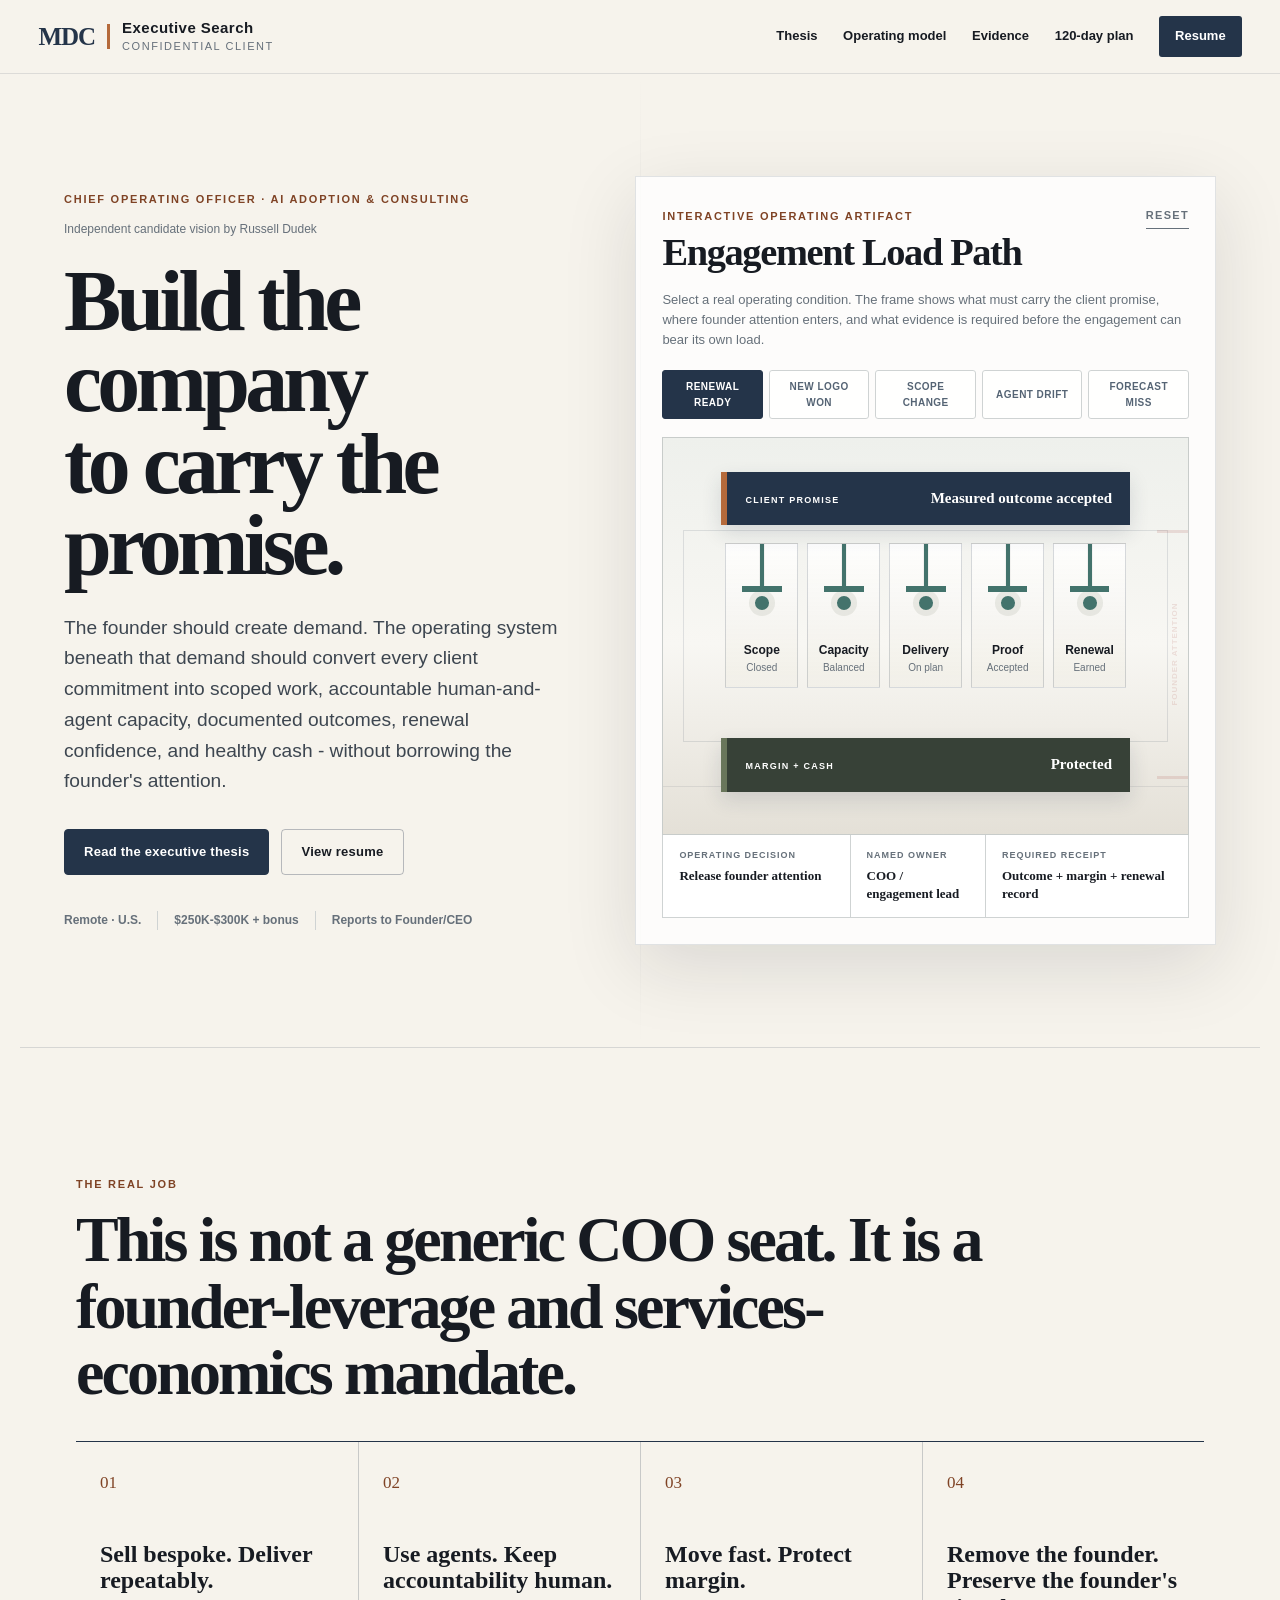
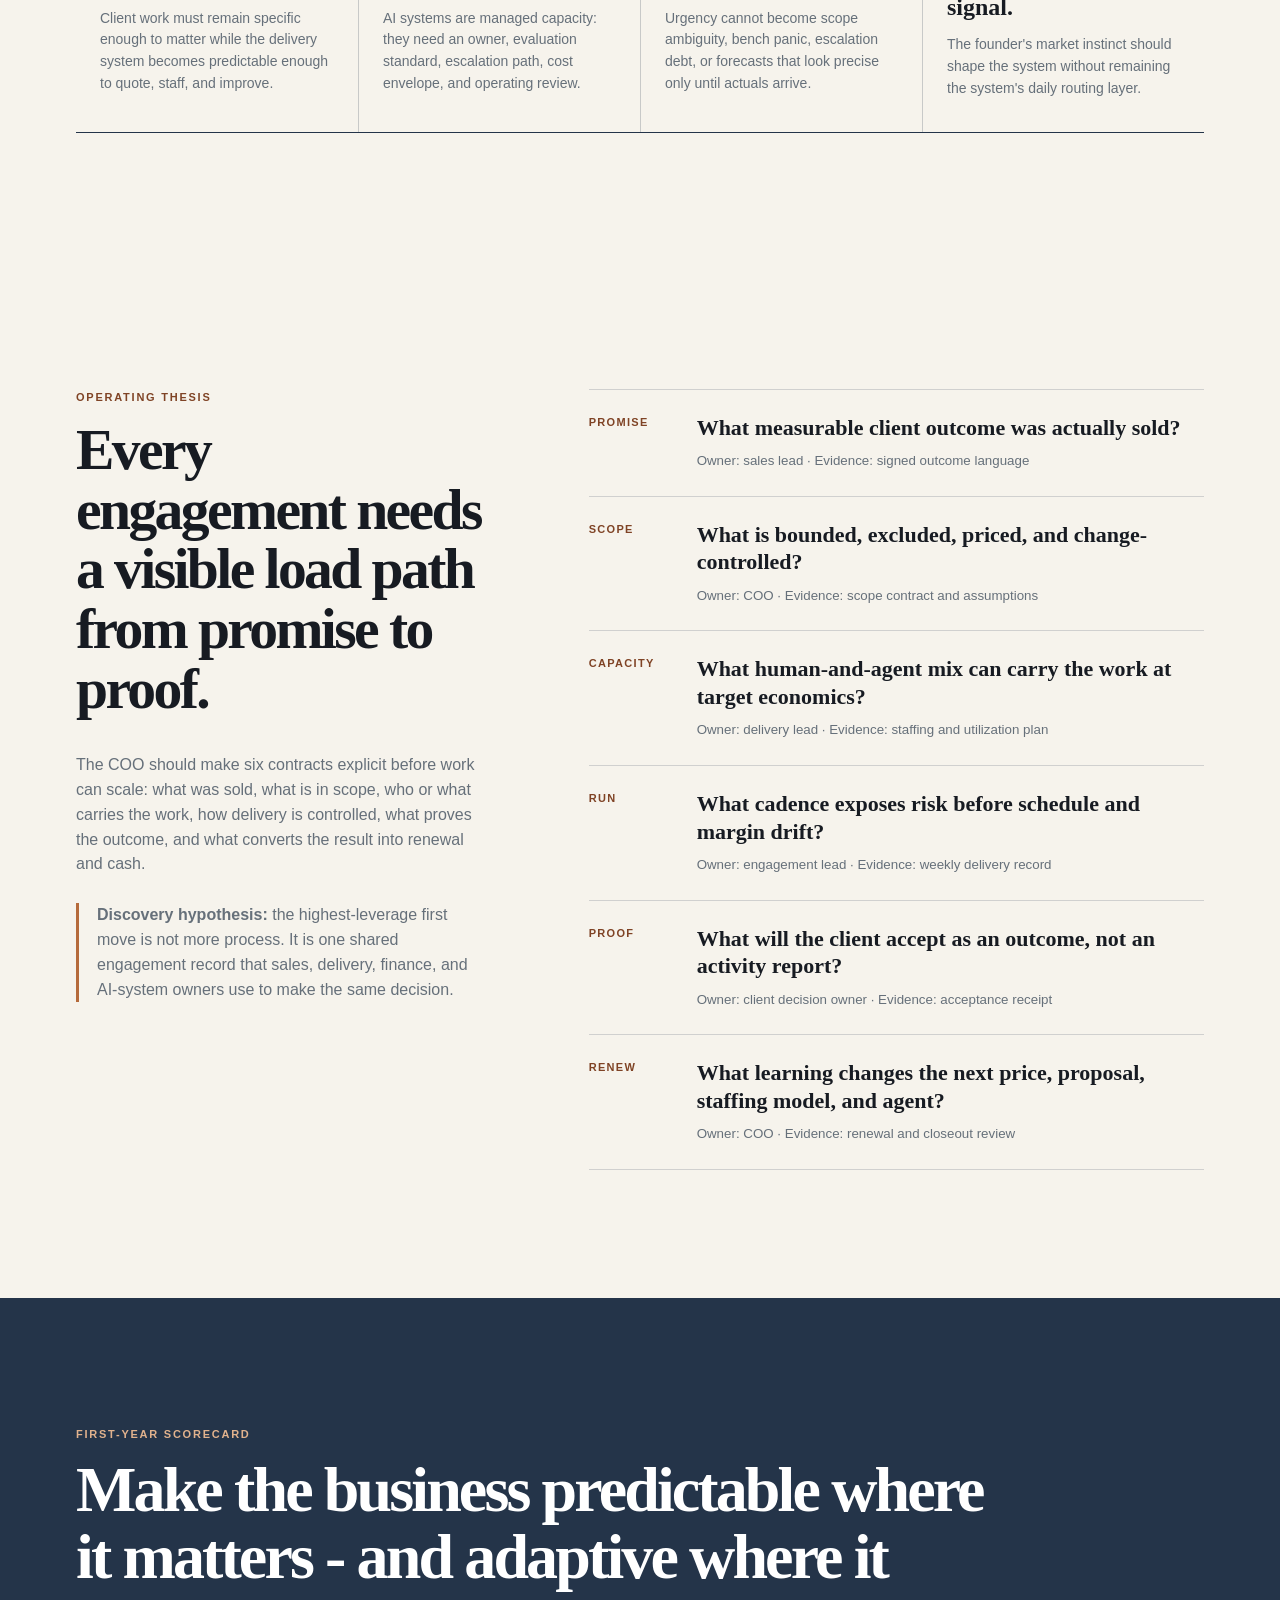
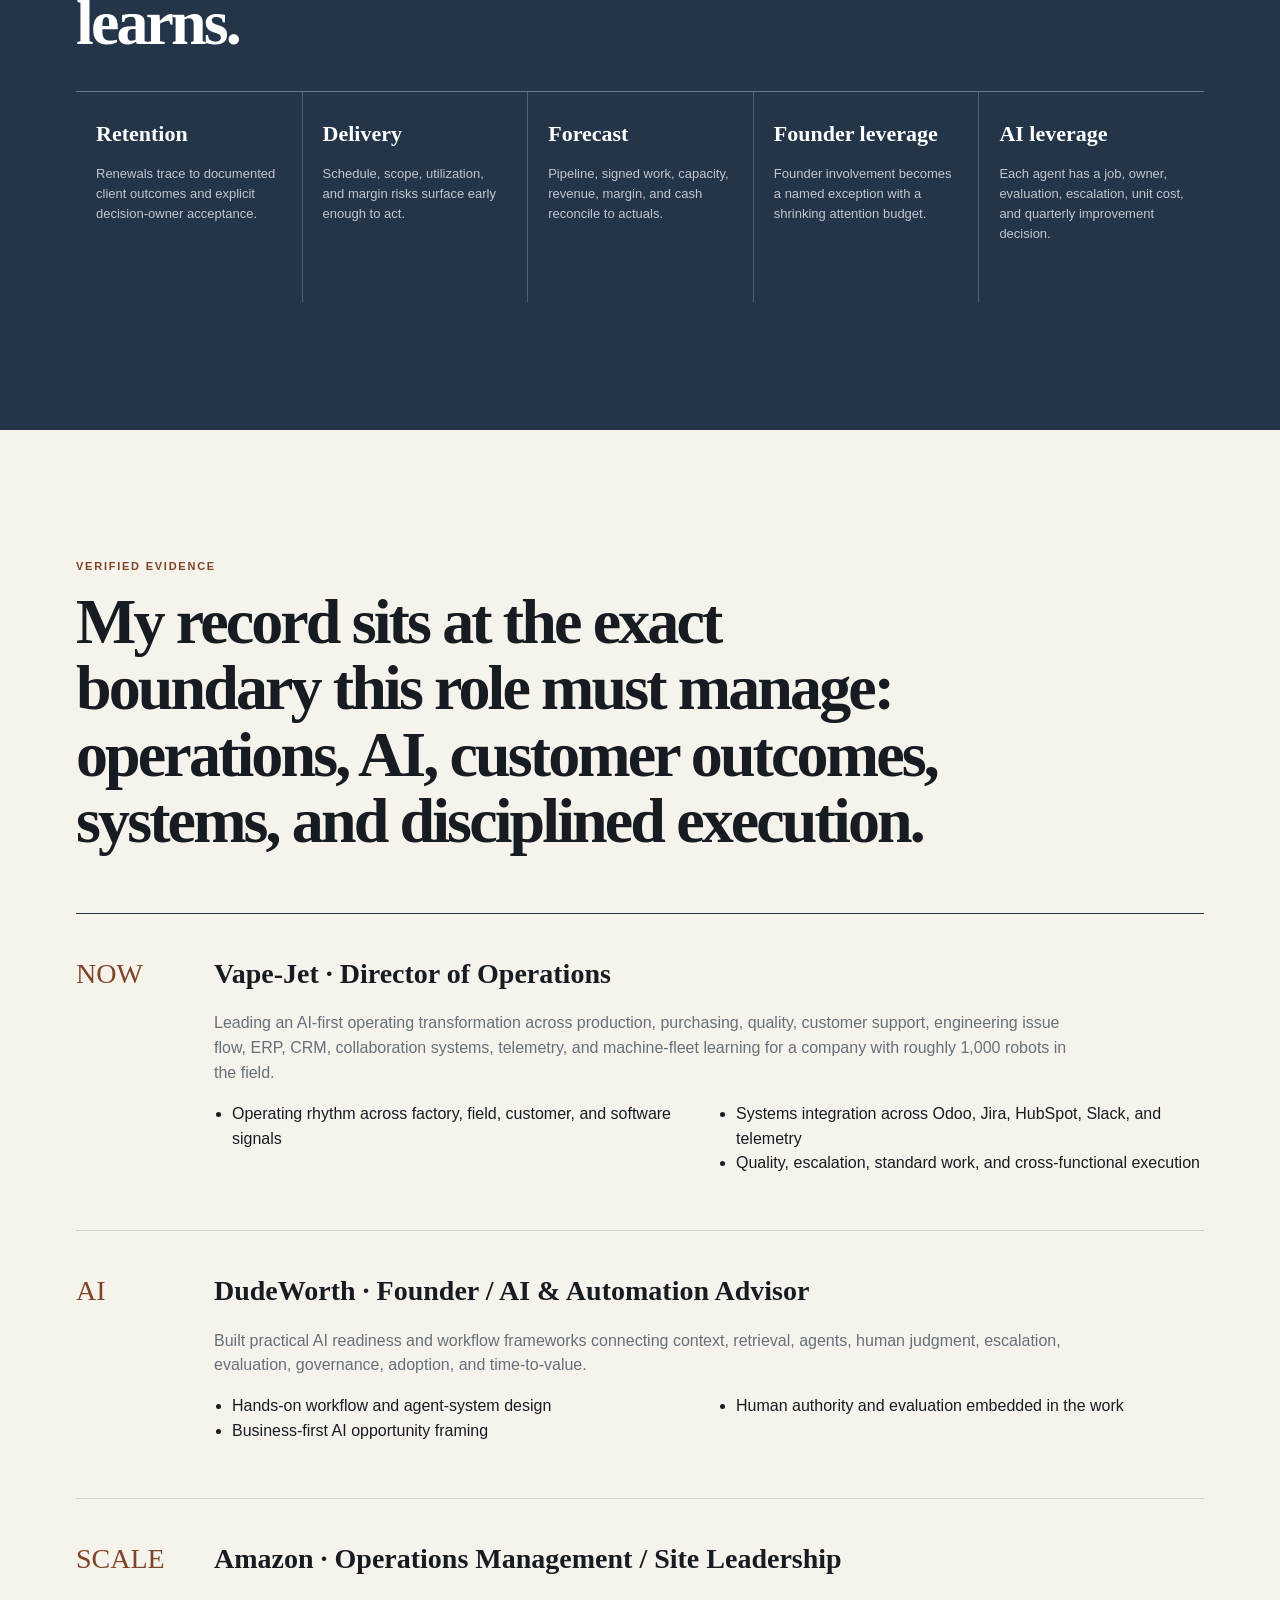
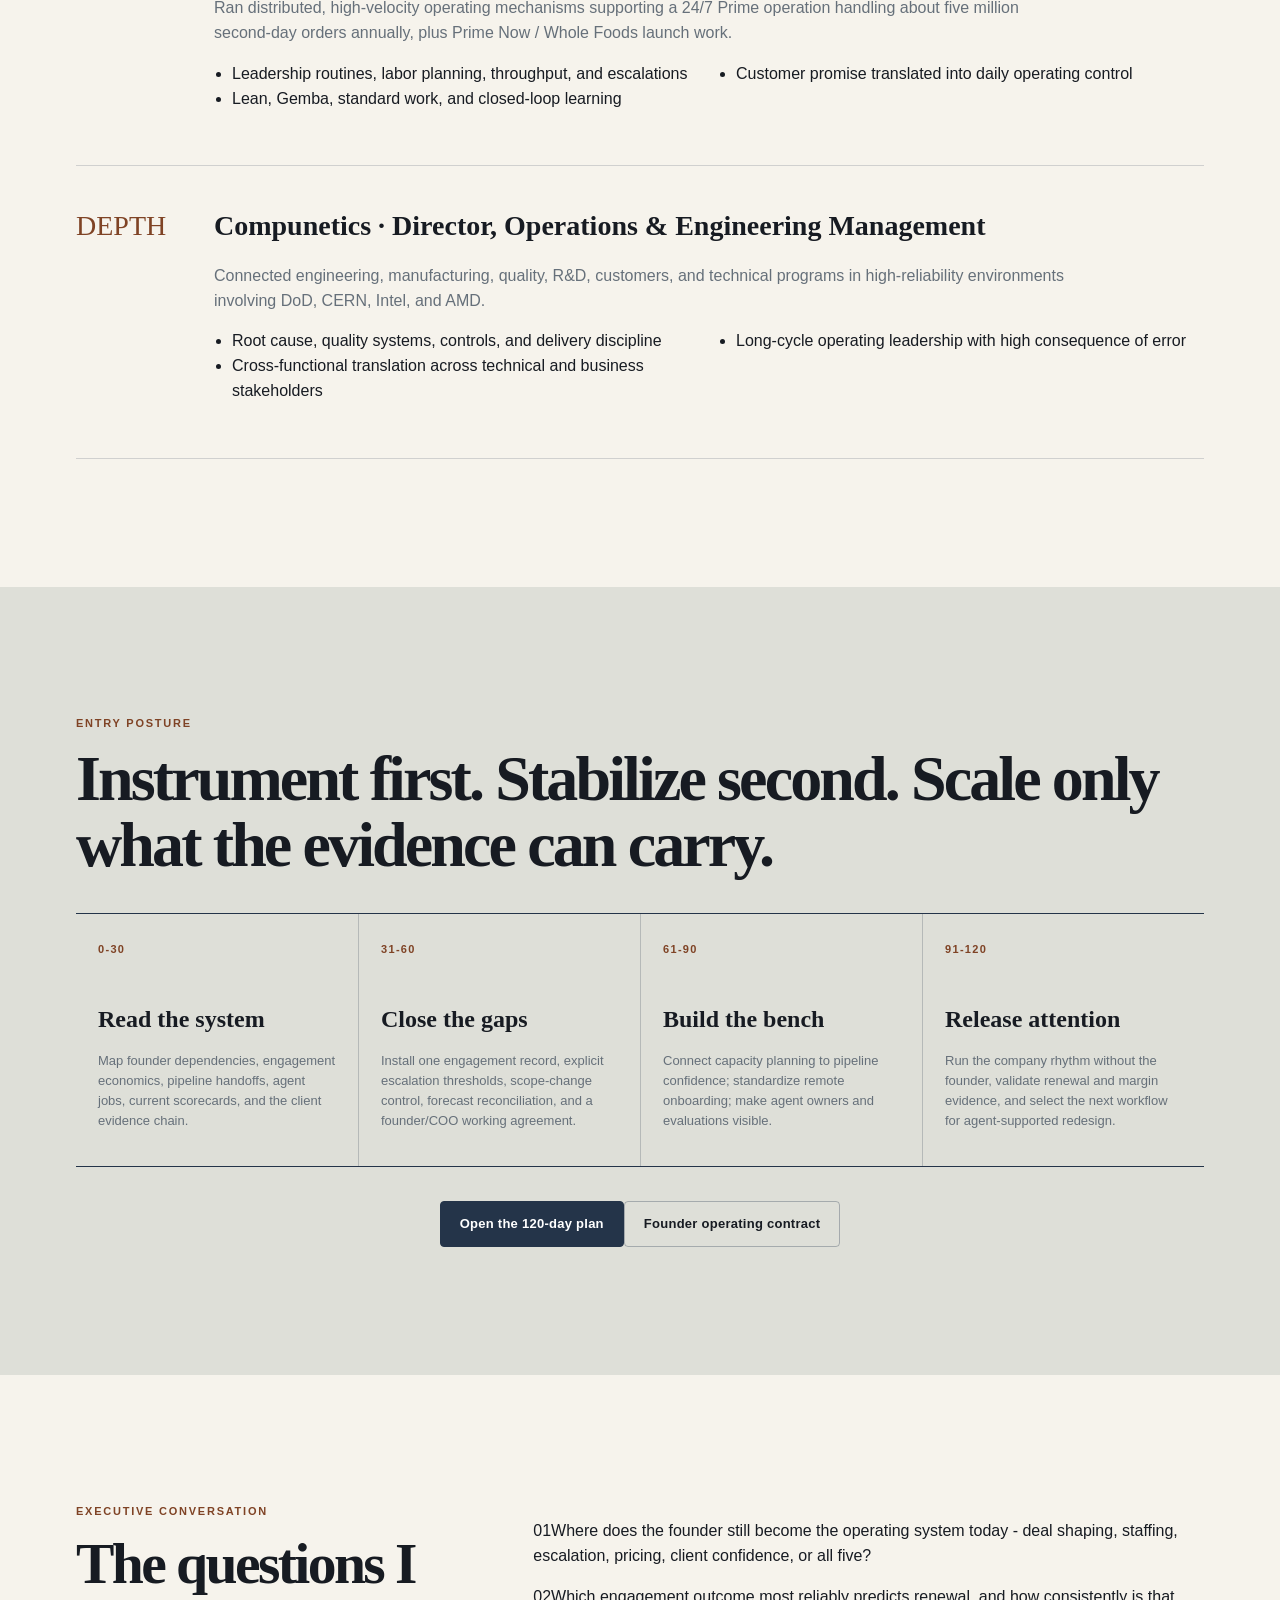
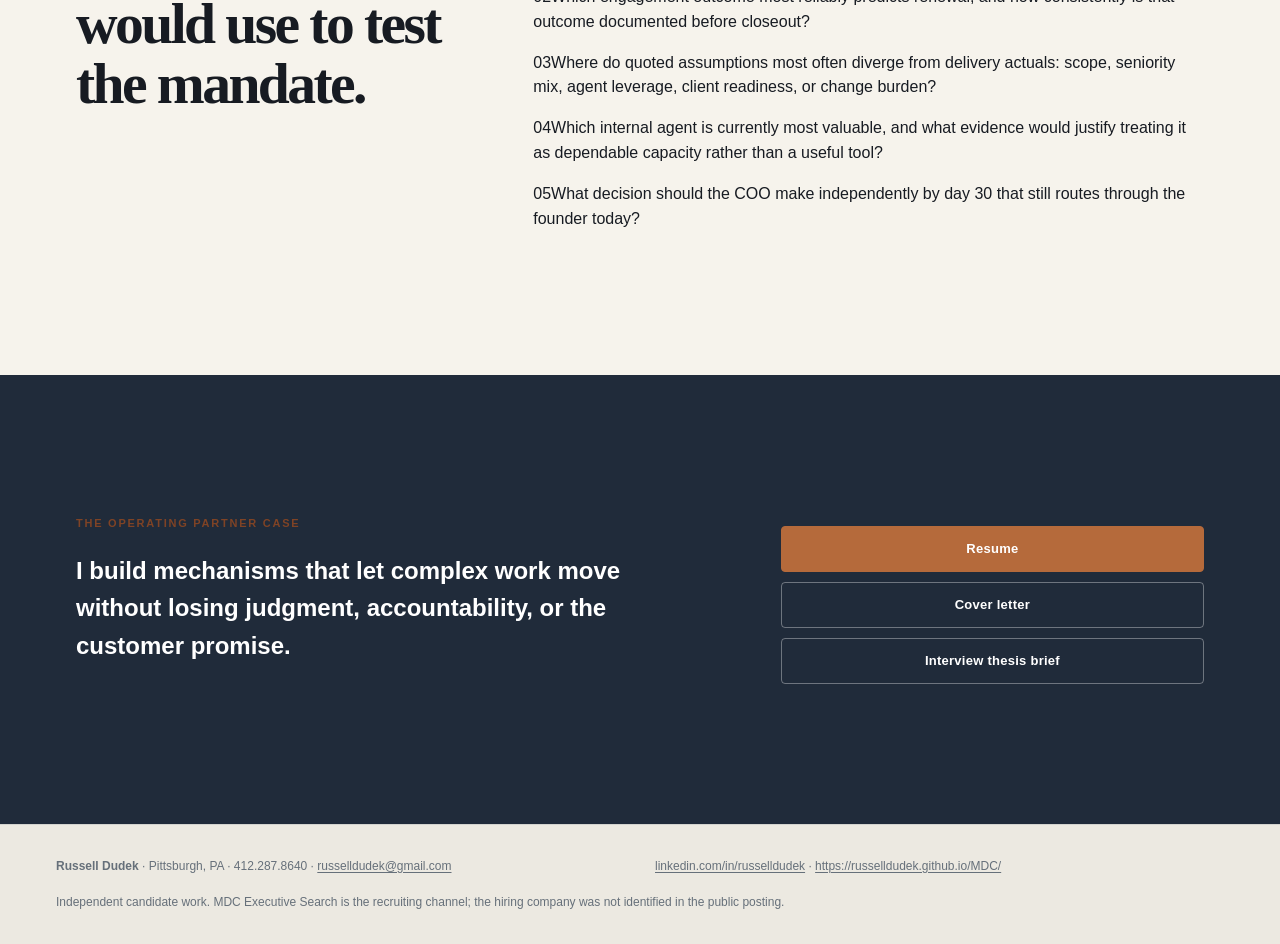
==== index.html @ ab62a0ce "Publish complete COO candidate campaign" ====
<!doctype html>
<html lang="en"><head>
<meta charset="utf-8"><meta name="viewport" content="width=device-width, initial-scale=1">
<title>Chief Operating Officer - AI Adoption | Russell Dudek</title>
<meta name="description" content="Independent candidate vision by Russell Dudek for Chief Operating Officer - AI Adoption.">
<link rel="stylesheet" href="brand-tokens.css"><link rel="stylesheet" href="styles.css">
<script defer src="app.js"></script>
</head><body class="home">
<a class="skip-link" href="#main">Skip to content</a>

<nav class="site-nav" aria-label="Primary navigation">
  <a class="brand-lockup" href="index.html" aria-label="MDC Executive Search confidential client candidate vision">
    <span class="mdc-type">MDC</span>
    <span class="brand-copy"><strong>Executive Search</strong><small>Confidential client</small></span>
  </a>
  <button class="nav-toggle" aria-expanded="false" aria-controls="nav-links">Menu</button>
  <div class="nav-links" id="nav-links">
    <a href="index.html#thesis">Thesis</a>
    <a href="index.html#model">Operating model</a>
    <a href="index.html#evidence">Evidence</a>
    <a href="120-day-plan.html">120-day plan</a>
    <a class="nav-primary" href="resume.html">Resume</a>
  </div>
</nav>

<main id="main">
<section class="hero" id="thesis">
  <div class="hero-copy">
    <div class="eyebrow">Chief Operating Officer · AI Adoption & Consulting</div>
    <p class="independent">Independent candidate vision by Russell Dudek</p>
    <h1>Build the company<br>to carry the promise.</h1>
    <p class="lede">The founder should create demand. The operating system beneath that demand should convert every client commitment into scoped work, accountable human-and-agent capacity, documented outcomes, renewal confidence, and healthy cash - without borrowing the founder's attention.</p>
    <div class="hero-actions">
      <a class="btn primary" href="interview-brief.html">Read the executive thesis</a>
      <a class="btn" href="resume.html">View resume</a>
    </div>
    <div class="role-facts" aria-label="Role facts">
      <span>Remote · U.S.</span><span>$250K-$300K + bonus</span><span>Reports to Founder/CEO</span>
    </div>
  </div>
  <div class="load-lab" aria-labelledby="load-title">
    <div class="lab-head">
      <div><span class="micro">Interactive operating artifact</span><h2 id="load-title">Engagement Load Path</h2></div>
      <button class="reset-control" id="reset-scenario">Reset</button>
    </div>
    <p class="lab-intro">Select a real operating condition. The frame shows what must carry the client promise, where founder attention enters, and what evidence is required before the engagement can bear its own load.</p>
    <div class="scenario-tabs" role="tablist" aria-label="Engagement scenarios">
      <button role="tab" aria-selected="true" data-scenario="baseline">Renewal ready</button>
      <button role="tab" aria-selected="false" data-scenario="new-logo">New logo won</button>
      <button role="tab" aria-selected="false" data-scenario="scope">Scope change</button>
      <button role="tab" aria-selected="false" data-scenario="agent">Agent drift</button>
      <button role="tab" aria-selected="false" data-scenario="forecast">Forecast miss</button>
    </div>
    <div class="frame-stage" id="frame-stage" data-state="baseline" aria-live="polite">
      <div class="client-load"><span>CLIENT PROMISE</span><b id="promise-label">Measured outcome accepted</b></div>
      <div class="support-grid">
        <div class="support" data-member="scope"><i></i><strong>Scope</strong><span id="scope-state">Closed</span></div>
        <div class="support" data-member="capacity"><i></i><strong>Capacity</strong><span id="capacity-state">Balanced</span></div>
        <div class="support" data-member="delivery"><i></i><strong>Delivery</strong><span id="delivery-state">On plan</span></div>
        <div class="support" data-member="proof"><i></i><strong>Proof</strong><span id="proof-state">Accepted</span></div>
        <div class="support" data-member="renewal"><i></i><strong>Renewal</strong><span id="renewal-state">Earned</span></div>
      </div>
      <div class="foundation"><span>MARGIN + CASH</span><b id="foundation-state">Protected</b></div>
      <div class="founder-brace" id="founder-brace"><span>FOUNDER ATTENTION</span></div>
      <div class="load-pulse" aria-hidden="true"></div>
    </div>
    <div class="decision-readout">
      <div><span>Operating decision</span><strong id="decision">Release founder attention</strong></div>
      <div><span>Named owner</span><strong id="owner">COO / engagement lead</strong></div>
      <div><span>Required receipt</span><strong id="receipt">Outcome + margin + renewal record</strong></div>
    </div>
  </div>
</section>

<section class="pressure-field section" aria-labelledby="pressure-title">
  <div class="section-kicker">The real job</div>
  <h2 id="pressure-title">This is not a generic COO seat. It is a founder-leverage and services-economics mandate.</h2>
  <div class="tension-map">
    <article><span>01</span><h3>Sell bespoke. Deliver repeatably.</h3><p>Client work must remain specific enough to matter while the delivery system becomes predictable enough to quote, staff, and improve.</p></article>
    <article><span>02</span><h3>Use agents. Keep accountability human.</h3><p>AI systems are managed capacity: they need an owner, evaluation standard, escalation path, cost envelope, and operating review.</p></article>
    <article><span>03</span><h3>Move fast. Protect margin.</h3><p>Urgency cannot become scope ambiguity, bench panic, escalation debt, or forecasts that look precise only until actuals arrive.</p></article>
    <article><span>04</span><h3>Remove the founder. Preserve the founder's signal.</h3><p>The founder's market instinct should shape the system without remaining the system's daily routing layer.</p></article>
  </div>
</section>

<section class="model-section section" id="model">
  <div class="model-copy">
    <div class="section-kicker">Operating thesis</div>
    <h2>Every engagement needs a visible load path from promise to proof.</h2>
    <p>The COO should make six contracts explicit before work can scale: what was sold, what is in scope, who or what carries the work, how delivery is controlled, what proves the outcome, and what converts the result into renewal and cash.</p>
    <p class="hypothesis-note"><strong>Discovery hypothesis:</strong> the highest-leverage first move is not more process. It is one shared engagement record that sales, delivery, finance, and AI-system owners use to make the same decision.</p>
  </div>
  <ol class="load-path-list">
    <li><span>Promise</span><strong>What measurable client outcome was actually sold?</strong><small>Owner: sales lead · Evidence: signed outcome language</small></li>
    <li><span>Scope</span><strong>What is bounded, excluded, priced, and change-controlled?</strong><small>Owner: COO · Evidence: scope contract and assumptions</small></li>
    <li><span>Capacity</span><strong>What human-and-agent mix can carry the work at target economics?</strong><small>Owner: delivery lead · Evidence: staffing and utilization plan</small></li>
    <li><span>Run</span><strong>What cadence exposes risk before schedule and margin drift?</strong><small>Owner: engagement lead · Evidence: weekly delivery record</small></li>
    <li><span>Proof</span><strong>What will the client accept as an outcome, not an activity report?</strong><small>Owner: client decision owner · Evidence: acceptance receipt</small></li>
    <li><span>Renew</span><strong>What learning changes the next price, proposal, staffing model, and agent?</strong><small>Owner: COO · Evidence: renewal and closeout review</small></li>
  </ol>
</section>

<section class="scorecard-section section">
  <div class="section-kicker">First-year scorecard</div>
  <h2>Make the business predictable where it matters - and adaptive where it learns.</h2>
  <div class="score-rail">
    <article><strong>Retention</strong><p>Renewals trace to documented client outcomes and explicit decision-owner acceptance.</p></article>
    <article><strong>Delivery</strong><p>Schedule, scope, utilization, and margin risks surface early enough to act.</p></article>
    <article><strong>Forecast</strong><p>Pipeline, signed work, capacity, revenue, margin, and cash reconcile to actuals.</p></article>
    <article><strong>Founder leverage</strong><p>Founder involvement becomes a named exception with a shrinking attention budget.</p></article>
    <article><strong>AI leverage</strong><p>Each agent has a job, owner, evaluation, escalation, unit cost, and quarterly improvement decision.</p></article>
  </div>
</section>

<section class="evidence-section section" id="evidence">
  <div class="evidence-intro">
    <div class="section-kicker">Verified evidence</div>
    <h2>My record sits at the exact boundary this role must manage: operations, AI, customer outcomes, systems, and disciplined execution.</h2>
  </div>
  <div class="evidence-trail">
    <article><div class="evidence-year">NOW</div><div><h3>Vape-Jet · Director of Operations</h3><p>Leading an AI-first operating transformation across production, purchasing, quality, customer support, engineering issue flow, ERP, CRM, collaboration systems, telemetry, and machine-fleet learning for a company with roughly 1,000 robots in the field.</p><ul><li>Operating rhythm across factory, field, customer, and software signals</li><li>Systems integration across Odoo, Jira, HubSpot, Slack, and telemetry</li><li>Quality, escalation, standard work, and cross-functional execution</li></ul></div></article>
    <article><div class="evidence-year">AI</div><div><h3>DudeWorth · Founder / AI & Automation Advisor</h3><p>Built practical AI readiness and workflow frameworks connecting context, retrieval, agents, human judgment, escalation, evaluation, governance, adoption, and time-to-value.</p><ul><li>Hands-on workflow and agent-system design</li><li>Business-first AI opportunity framing</li><li>Human authority and evaluation embedded in the work</li></ul></div></article>
    <article><div class="evidence-year">SCALE</div><div><h3>Amazon · Operations Management / Site Leadership</h3><p>Ran distributed, high-velocity operating mechanisms supporting a 24/7 Prime operation handling about five million second-day orders annually, plus Prime Now / Whole Foods launch work.</p><ul><li>Leadership routines, labor planning, throughput, and escalations</li><li>Lean, Gemba, standard work, and closed-loop learning</li><li>Customer promise translated into daily operating control</li></ul></div></article>
    <article><div class="evidence-year">DEPTH</div><div><h3>Compunetics · Director, Operations & Engineering Management</h3><p>Connected engineering, manufacturing, quality, R&D, customers, and technical programs in high-reliability environments involving DoD, CERN, Intel, and AMD.</p><ul><li>Root cause, quality systems, controls, and delivery discipline</li><li>Cross-functional translation across technical and business stakeholders</li><li>Long-cycle operating leadership with high consequence of error</li></ul></div></article>
  </div>
</section>

<section class="entry-preview section">
  <div class="section-kicker">Entry posture</div>
  <h2>Instrument first. Stabilize second. Scale only what the evidence can carry.</h2>
  <div class="phase-line">
    <article><span>0-30</span><h3>Read the system</h3><p>Map founder dependencies, engagement economics, pipeline handoffs, agent jobs, current scorecards, and the client evidence chain.</p></article>
    <article><span>31-60</span><h3>Close the gaps</h3><p>Install one engagement record, explicit escalation thresholds, scope-change control, forecast reconciliation, and a founder/COO working agreement.</p></article>
    <article><span>61-90</span><h3>Build the bench</h3><p>Connect capacity planning to pipeline confidence; standardize remote onboarding; make agent owners and evaluations visible.</p></article>
    <article><span>91-120</span><h3>Release attention</h3><p>Run the company rhythm without the founder, validate renewal and margin evidence, and select the next workflow for agent-supported redesign.</p></article>
  </div>
  <div class="center-actions"><a class="btn primary" href="120-day-plan.html">Open the 120-day plan</a><a class="btn" href="founder-operating-contract.html">Founder operating contract</a></div>
</section>

<section class="questions-section section">
  <div class="questions-heading"><div class="section-kicker">Executive conversation</div><h2>The questions I would use to test the mandate.</h2></div>
  <div class="questions-list">
    <p><span>01</span>Where does the founder still become the operating system today - deal shaping, staffing, escalation, pricing, client confidence, or all five?</p>
    <p><span>02</span>Which engagement outcome most reliably predicts renewal, and how consistently is that outcome documented before closeout?</p>
    <p><span>03</span>Where do quoted assumptions most often diverge from delivery actuals: scope, seniority mix, agent leverage, client readiness, or change burden?</p>
    <p><span>04</span>Which internal agent is currently most valuable, and what evidence would justify treating it as dependable capacity rather than a useful tool?</p>
    <p><span>05</span>What decision should the COO make independently by day 30 that still routes through the founder today?</p>
  </div>
</section>

<section class="closing-cta">
  <div><div class="section-kicker light">The operating partner case</div><h2>I build mechanisms that let complex work move without losing judgment, accountability, or the customer promise.</h2></div>
  <div class="cta-stack"><a class="btn light primary" href="resume.html">Resume</a><a class="btn light" href="cover-letter.html">Cover letter</a><a class="btn light" href="interview-brief.html">Interview thesis brief</a></div>
</section>
</main>

<footer class="site-footer">
  <div><strong>Russell Dudek</strong> · Pittsburgh, PA · 412.287.8640 · <a href="mailto:russelldudek@gmail.com">russelldudek@gmail.com</a></div>
  <div><a href="https://linkedin.com/in/russelldudek">linkedin.com/in/russelldudek</a> · <a href="https://russelldudek.github.io/MDC/">https://russelldudek.github.io/MDC/</a></div>
  <p>Independent candidate work. MDC Executive Search is the recruiting channel; the hiring company was not identified in the public posting.</p>
</footer>

</body></html>
---- brand-tokens.css ----
:root {
  /* MDC recognition layer - source-sampled from public LinkedIn identity where available. */
  --brand-ink: #171b22;
  --brand-navy: #243449;
  --brand-slate: #556474;
  --brand-paper: #f6f3ec;
  --brand-white: #ffffff;

  /* Candidate-original operating-system palette for the Engagement Load Path. */
  --campaign-copper: #b56a3b;
  --campaign-copper-dark: #7f4325;
  --campaign-moss: #69765b;
  --campaign-moss-light: #aab39d;
  --campaign-alert: #a94d45;
  --campaign-gold: #c39a4b;
  --campaign-calm: #43736c;
  --campaign-cloud: #e7e8e5;

  --text: var(--brand-ink);
  --muted: #66707a;
  --line: #cfd3d3;
  --surface: #fbfaf7;
  --surface-strong: #f0ede5;
  --shadow: 0 22px 70px rgba(23, 27, 34, 0.12);
  --shadow-soft: 0 10px 32px rgba(23, 27, 34, 0.08);
  --radius-sm: 8px;
  --radius-md: 18px;
  --radius-lg: 30px;
  --max: 1240px;
  --serif: Georgia, 'Times New Roman', serif;
  --sans: 'Aptos', 'Segoe UI', Helvetica, Arial, sans-serif;
}
---- styles.css ----
* { box-sizing: border-box; }
html { scroll-behavior: smooth; }
body { margin: 0; color: var(--text); background: var(--brand-paper); font-family: var(--sans); line-height: 1.55; }
a { color: inherit; text-underline-offset: 0.18em; }
button, a { -webkit-tap-highlight-color: transparent; }
button { font: inherit; }
img { max-width: 100%; display: block; }
.skip-link { position: fixed; top: 8px; left: 8px; z-index: 100; padding: 10px 14px; background: var(--brand-white); transform: translateY(-160%); border-radius: 4px; }
.skip-link:focus { transform: translateY(0); }

.site-nav { position: sticky; top: 0; z-index: 50; min-height: 74px; padding: 12px clamp(18px, 3vw, 44px); display: flex; align-items: center; justify-content: space-between; gap: 28px; background: rgba(246,243,236,.94); border-bottom: 1px solid rgba(36,52,73,.12); backdrop-filter: blur(18px); }
.brand-lockup { display: flex; align-items: center; gap: 12px; text-decoration: none; flex: 0 0 auto; }
.mdc-type { display: inline-block; color: var(--brand-navy); background: transparent; font-family: var(--serif); font-size: 25px; line-height: 1; font-weight: 700; letter-spacing: -.04em; padding-right: 12px; border-right: 3px solid var(--campaign-copper); }
.brand-copy { display: grid; line-height: 1.05; }
.brand-copy strong { font-size: 15px; letter-spacing: .03em; }
.brand-copy small { margin-top: 5px; color: var(--muted); font-size: 11px; text-transform: uppercase; letter-spacing: .14em; }
.nav-links { display: flex; align-items: center; gap: clamp(14px, 2vw, 28px); font-size: 13px; font-weight: 700; }
.nav-links a { text-decoration: none; }
.nav-links a:hover, .nav-links a:focus-visible { color: var(--campaign-copper-dark); }
.nav-primary { padding: 10px 16px; color: #fff !important; background: var(--brand-navy); border-radius: 3px; }
.nav-toggle { display: none; border: 1px solid var(--line); background: transparent; padding: 8px 12px; border-radius: 4px; font-weight: 700; }

.btn { display: inline-flex; align-items: center; justify-content: center; min-height: 46px; padding: 0 19px; border: 1px solid rgba(36,52,73,.3); border-radius: 4px; background: transparent; text-decoration: none; font-size: 13px; font-weight: 800; letter-spacing: .02em; transition: transform .18s ease, background .18s ease, color .18s ease, border-color .18s ease; }
.btn:hover { transform: translateY(-2px); border-color: var(--brand-navy); }
.btn.primary { color: #fff; background: var(--brand-navy); border-color: var(--brand-navy); }
.btn.primary:hover { background: var(--campaign-copper-dark); border-color: var(--campaign-copper-dark); }

.hero { min-height: calc(100vh - 74px); display: grid; grid-template-columns: minmax(0, .92fr) minmax(520px, 1.08fr); gap: clamp(44px, 6vw, 96px); align-items: center; max-width: 1440px; margin: 0 auto; padding: clamp(58px, 8vw, 110px) clamp(24px, 5vw, 72px); overflow: hidden; position: relative; }
.hero::before { content: ''; position: absolute; inset: 0 auto 0 50%; width: 1px; background: linear-gradient(transparent, rgba(36,52,73,.15), transparent); }
.hero-copy { position: relative; z-index: 2; }
.eyebrow, .section-kicker, .micro, .doc-brand { color: var(--campaign-copper-dark); font-size: 11px; font-weight: 900; letter-spacing: .16em; text-transform: uppercase; }
.independent { margin: 12px 0 0; color: var(--muted); font-size: 12px; }
.hero h1 { margin: 22px 0 26px; max-width: 720px; font-family: var(--serif); font-size: clamp(52px, 6.7vw, 92px); line-height: .95; letter-spacing: -.055em; font-weight: 700; }
.lede { max-width: 690px; margin: 0; color: #3d4650; font-size: clamp(17px, 1.5vw, 21px); line-height: 1.6; }
.hero-actions { display: flex; flex-wrap: wrap; gap: 12px; margin-top: 32px; }
.role-facts { display: flex; flex-wrap: wrap; gap: 0; margin-top: 36px; color: var(--muted); font-size: 12px; font-weight: 700; }
.role-facts span { padding: 0 16px; border-left: 1px solid var(--line); }
.role-facts span:first-child { padding-left: 0; border-left: 0; }

.load-lab { position: relative; z-index: 2; width: 100%; padding: 26px; border: 1px solid rgba(36,52,73,.13); background: rgba(255,255,255,.76); box-shadow: var(--shadow); }
.lab-head { display: flex; align-items: start; justify-content: space-between; gap: 20px; }
.lab-head h2 { margin: 5px 0 0; font-family: var(--serif); font-size: clamp(28px, 3vw, 42px); line-height: 1; letter-spacing: -.035em; }
.reset-control { color: var(--muted); border: 0; border-bottom: 1px solid currentColor; background: transparent; padding: 4px 0; cursor: pointer; font-size: 11px; font-weight: 800; text-transform: uppercase; letter-spacing: .12em; }
.lab-intro { margin: 18px 0 20px; color: var(--muted); font-size: 13px; line-height: 1.55; }
.scenario-tabs { display: grid; grid-template-columns: repeat(5, 1fr); gap: 6px; margin: 0 0 18px; }
.scenario-tabs button { min-height: 42px; padding: 8px 7px; border: 1px solid var(--line); border-radius: 3px; color: var(--brand-slate); background: rgba(255,255,255,.7); cursor: pointer; font-size: 10px; font-weight: 900; text-transform: uppercase; letter-spacing: .045em; }
.scenario-tabs button[aria-selected="true"] { color: #fff; background: var(--brand-navy); border-color: var(--brand-navy); }
.frame-stage { position: relative; min-height: 360px; padding: 34px 58px 42px; border: 1px solid #c8ccca; background: linear-gradient(180deg, #eef0ec 0%, #f8f7f3 52%, #e4e0d7 100%); overflow: hidden; isolation: isolate; }
.frame-stage::before, .frame-stage::after { content: ''; position: absolute; z-index: -1; background: rgba(36,52,73,.09); }
.frame-stage::before { inset: 92px 20px 92px; border: 1px solid rgba(36,52,73,.12); background: transparent; }
.frame-stage::after { left: 0; right: 0; bottom: 47px; height: 1px; }
.client-load, .foundation { position: relative; z-index: 3; display: flex; align-items: baseline; justify-content: space-between; gap: 18px; border-left: 6px solid var(--campaign-copper); background: var(--brand-navy); color: #fff; padding: 15px 18px; box-shadow: 0 8px 20px rgba(36,52,73,.14); }
.client-load span, .foundation span { font-size: 9px; font-weight: 900; letter-spacing: .14em; }
.client-load b, .foundation b { text-align: right; font-family: var(--serif); font-size: 15px; }
.foundation { border-left-color: var(--campaign-moss); margin-top: 50px; background: #374137; }
.support-grid { position: relative; z-index: 2; display: grid; grid-template-columns: repeat(5, 1fr); gap: 9px; margin: 18px 4px 0; }
.support { position: relative; min-height: 145px; padding: 48px 8px 12px; display: flex; flex-direction: column; align-items: center; justify-content: flex-end; text-align: center; background: linear-gradient(180deg, rgba(255,255,255,.86), rgba(241,239,232,.98)); border: 1px solid rgba(36,52,73,.18); transition: transform .45s cubic-bezier(.2,.75,.2,1), background .25s, border-color .25s, opacity .25s; }
.support::before { content: ''; position: absolute; top: 0; left: 50%; width: 4px; height: 45px; background: var(--member-color, var(--campaign-moss)); transform: translateX(-50%); box-shadow: 0 0 0 1px rgba(0,0,0,.04); }
.support::after { content: ''; position: absolute; top: 42px; left: 22%; right: 22%; height: 6px; background: var(--member-color, var(--campaign-moss)); }
.support i { position: absolute; top: 52px; width: 14px; height: 14px; border-radius: 50%; background: var(--member-color, var(--campaign-moss)); box-shadow: 0 0 0 6px rgba(105,118,91,.12); }
.support strong { margin-top: 10px; font-size: 12px; }
.support span { color: var(--muted); font-size: 10px; }
.support.is-risk { --member-color: var(--campaign-alert); transform: translateY(14px); background: #f5e9e5; border-color: rgba(169,77,69,.55); }
.support.is-watch { --member-color: var(--campaign-gold); transform: translateY(7px); background: #f5f0df; border-color: rgba(195,154,75,.55); }
.support.is-strong { --member-color: var(--campaign-calm); }
.founder-brace { position: absolute; z-index: 4; right: 12px; top: 92px; bottom: 55px; width: 35px; border-right: 3px solid var(--campaign-alert); border-top: 3px solid var(--campaign-alert); border-bottom: 3px solid var(--campaign-alert); opacity: .15; transform: translateX(16px); transition: opacity .3s, transform .3s, height .3s; }
.founder-brace span { position: absolute; right: 8px; top: 50%; writing-mode: vertical-rl; transform: translateY(-50%) rotate(180deg); color: var(--campaign-alert); font-size: 8px; font-weight: 900; letter-spacing: .12em; }
.frame-stage[data-founder="required"] .founder-brace { opacity: 1; transform: translateX(0); }
.frame-stage[data-founder="watch"] .founder-brace { opacity: .6; transform: translateX(5px); }
.load-pulse { position: absolute; z-index: 5; top: 75px; left: 50%; width: 10px; height: 10px; border-radius: 50%; background: var(--campaign-copper); box-shadow: 0 0 0 10px rgba(181,106,59,.14); opacity: 0; transform: translate(-50%,0); }
.frame-stage.is-animating .load-pulse { animation: loadDrop 1.05s cubic-bezier(.2,.7,.15,1) forwards; }
@keyframes loadDrop { 0% { opacity: 0; transform: translate(-50%,-8px); } 14% { opacity: 1; } 58% { transform: translate(-50%,150px); background: var(--campaign-copper); } 82% { transform: translate(-50%,260px); background: var(--campaign-moss); } 100% { transform: translate(-50%,260px); opacity: 0; } }
.decision-readout { display: grid; grid-template-columns: 1.1fr .8fr 1.2fr; border: 1px solid var(--line); border-top: 0; background: #fff; }
.decision-readout > div { min-width: 0; padding: 14px 16px; border-left: 1px solid var(--line); }
.decision-readout > div:first-child { border-left: 0; }
.decision-readout span { display: block; color: var(--muted); font-size: 9px; font-weight: 900; text-transform: uppercase; letter-spacing: .11em; }
.decision-readout strong { display: block; margin-top: 5px; font-family: var(--serif); font-size: 13px; line-height: 1.35; }

.section { max-width: var(--max); margin: 0 auto; padding: clamp(82px, 10vw, 140px) clamp(24px, 5vw, 56px); }
.section h2 { margin: 14px 0 34px; max-width: 920px; font-family: var(--serif); font-size: clamp(38px, 5vw, 66px); line-height: 1.04; letter-spacing: -.045em; }
.pressure-field { border-top: 1px solid rgba(36,52,73,.15); }
.tension-map { display: grid; grid-template-columns: repeat(4, 1fr); border-top: 1px solid var(--brand-navy); border-bottom: 1px solid var(--brand-navy); }
.tension-map article { min-height: 290px; padding: 28px 24px 30px; border-left: 1px solid rgba(36,52,73,.22); }
.tension-map article:first-child { border-left: 0; }
.tension-map span { color: var(--campaign-copper-dark); font-family: var(--serif); font-size: 17px; }
.tension-map h3 { margin: 45px 0 14px; font-family: var(--serif); font-size: 24px; line-height: 1.1; }
.tension-map p { margin: 0; color: var(--muted); font-size: 14px; }
.model-section { display: grid; grid-template-columns: .8fr 1.2fr; gap: clamp(48px, 8vw, 110px); align-items: start; }
.model-copy { position: sticky; top: 120px; }
.model-copy h2 { font-size: clamp(40px, 4.5vw, 62px); }
.model-copy p { color: var(--muted); font-size: 16px; }
.hypothesis-note { margin-top: 26px; padding-left: 18px; border-left: 3px solid var(--campaign-copper); }
.load-path-list { list-style: none; margin: 0; padding: 0; counter-reset: path; }
.load-path-list li { display: grid; grid-template-columns: 86px 1fr; gap: 10px 22px; padding: 24px 0; border-top: 1px solid rgba(36,52,73,.18); }
.load-path-list li:last-child { border-bottom: 1px solid rgba(36,52,73,.18); }
.load-path-list span { grid-row: span 2; align-self: start; color: var(--campaign-copper-dark); font-size: 11px; font-weight: 900; letter-spacing: .12em; text-transform: uppercase; }
.load-path-list strong { font-family: var(--serif); font-size: 22px; line-height: 1.25; }
.load-path-list small { color: var(--muted); }
.scorecard-section { max-width: 1400px; background: var(--brand-navy); color: #fff; padding-left: max(24px, calc((100vw - var(--max))/2 + 56px)); padding-right: max(24px, calc((100vw - var(--max))/2 + 56px)); }
.scorecard-section .section-kicker { color: #e1b28d; }
.scorecard-section h2 { color: #fff; }
.score-rail { display: grid; grid-template-columns: repeat(5, 1fr); border-top: 1px solid rgba(255,255,255,.35); }
.score-rail article { min-height: 210px; padding: 25px 20px; border-left: 1px solid rgba(255,255,255,.22); }
.score-rail article:first-child { border-left: 0; }
.score-rail strong { font-family: var(--serif); font-size: 22px; }
.score-rail p { color: rgba(255,255,255,.72); font-size: 13px; }
.evidence-intro { max-width: 900px; }
.evidence-trail { margin-top: 58px; border-top: 1px solid var(--brand-navy); }
.evidence-trail article { display: grid; grid-template-columns: 110px minmax(0,1fr); gap: 28px; padding: 38px 0; border-bottom: 1px solid rgba(36,52,73,.18); }
.evidence-year { color: var(--campaign-copper-dark); font-family: var(--serif); font-size: 28px; }
.evidence-trail h3 { margin: 0; font-family: var(--serif); font-size: 28px; }
.evidence-trail p { max-width: 860px; color: var(--muted); }
.evidence-trail ul { columns: 2; gap: 36px; padding-left: 18px; }
.entry-preview { background: #dedfd8; max-width: none; padding-left: max(24px, calc((100vw - var(--max))/2 + 56px)); padding-right: max(24px, calc((100vw - var(--max))/2 + 56px)); }
.entry-preview h2 { max-width: 1100px; }
.phase-line { display: grid; grid-template-columns: repeat(4, 1fr); border-top: 1px solid var(--brand-navy); border-bottom: 1px solid var(--brand-navy); }
.phase-line article { min-height: 245px; padding: 22px; border-left: 1px solid rgba(36,52,73,.22); }
.phase-line article:first-child { border-left: 0; }
.phase-line span { color: var(--campaign-copper-dark); font-size: 11px; font-weight: 900; letter-spacing: .12em; }
.phase-line h3 { margin: 40px 0 12px; font-family: var(--serif); font-size: 24px; }
.phase-line p { color: var(--muted); font-size: 13px; }
.center-actions { text-align: center; margin-top: 34px; }
.questions-section { display: grid; grid-template-columns: .72fr 1.28fr; gap: 80px; align-items: start; }
.questions-heading { position: sticky; top: 120px; }
.questions-heading h2 { font-size: clamp(38px, 4.5vw, 60px); }
.questions-list { list-style: none; padding: 0; margin: 0; counter-reset: q; }
.questions-list li { counter-increment: q; position: relative; padding: 24px 0 24px 55px; border-top: 1px solid rgba(36,52,73,.2); font-family: var(--serif); font-size: 22px; line-height: 1.35; }
.questions-list li::before { content: counter(q, decimal-leading-zero); position: absolute; left: 0; top: 25px; color: var(--campaign-copper-dark); font-family: var(--sans); font-size: 11px; font-weight: 900; letter-spacing: .12em; }
.closing-cta { max-width: none; margin: 0; padding: clamp(84px, 11vw, 140px) max(24px, calc((100vw - var(--max))/2 + 56px)); display: grid; grid-template-columns: 1.2fr .8fr; gap: 70px; align-items: end; color: #fff; background: #202b3a; }
.closing-cta h2 { color: #fff; }
.closing-cta p { max-width: 760px; color: rgba(255,255,255,.72); font-size: 17px; }
.cta-stack { display: grid; gap: 10px; }
.cta-stack .btn { color: #fff; border-color: rgba(255,255,255,.35); }
.cta-stack .btn.primary { background: var(--campaign-copper); border-color: var(--campaign-copper); }
.site-footer { padding: 32px clamp(24px, 5vw, 56px); display: grid; grid-template-columns: 1fr 1fr; gap: 10px 30px; color: var(--muted); background: #ece9e1; border-top: 1px solid rgba(36,52,73,.12); font-size: 12px; }
.site-footer p { grid-column: 1 / -1; margin: 8px 0 0; }

/* Document screen shell */
.document-page { background: #e9e7e1; }
.document-page main { min-height: 70vh; }
.doc-actions { position: sticky; top: 84px; z-index: 20; max-width: 8.5in; margin: 26px auto 12px; padding: 10px; display: flex; flex-wrap: wrap; gap: 8px; background: rgba(255,255,255,.92); border: 1px solid rgba(36,52,73,.14); box-shadow: var(--shadow-soft); backdrop-filter: blur(14px); }
.doc-actions .btn { min-height: 38px; font-size: 11px; }
.document { width: min(100%, 9.15in); margin: 0 auto 60px; display: grid; gap: 18px; padding: 0 18px; }
.paper { position: relative; width: 8.5in; min-height: 11in; margin: 0 auto; padding: .52in .58in .48in; background: #fff; box-shadow: var(--shadow); overflow: visible; }
.page-footer { position: absolute; left: .58in; right: .58in; bottom: .28in; padding-top: 7px; display: flex; justify-content: space-between; gap: 20px; color: #66707a; border-top: 1px solid #cfd3d3; font-size: 8.5px; }
.doc-header, .letter-header { display: flex; justify-content: space-between; align-items: flex-start; gap: 28px; padding-bottom: 18px; border-bottom: 3px solid var(--brand-navy); }
.doc-header h1, .letter-header h1 { margin: 6px 0 3px; font-family: var(--serif); font-size: 34px; line-height: 1; letter-spacing: -.03em; }
.role-line, .letter-header p { margin: 0; color: var(--campaign-copper-dark); font-size: 13px; font-weight: 800; }
.contact-block { flex: 0 0 2.45in; color: #48515c; text-align: right; font-size: 9.6px; line-height: 1.5; overflow-wrap: anywhere; }
.continuation-header { display: flex; justify-content: space-between; gap: 24px; align-items: center; padding-bottom: 12px; border-bottom: 2px solid var(--brand-navy); color: var(--brand-navy); font-size: 9px; }
.continuation-header > div:first-child { display: grid; }
.continuation-header strong { font-family: var(--serif); font-size: 17px; }
.continuation-header span { color: var(--muted); }
.continuation-header > div:last-child { text-align: right; line-height: 1.45; }
.resume-summary { margin-top: 15px; padding: 13px 15px; background: #f0ede6; border-left: 4px solid var(--campaign-copper); }
.resume-summary h2, .resume-role h2, .resume-grid h2, .resume-close h2 { margin: 0 0 4px; font-size: 12px; text-transform: uppercase; letter-spacing: .08em; }
.resume-summary p { margin: 0; font-size: 9.8px; line-height: 1.46; }
.competency-band { display: flex; flex-wrap: wrap; gap: 5px; margin: 11px 0 9px; }
.competency-band span { padding: 4px 7px; border: 1px solid #c9cecf; background: #fff; font-size: 7.8px; font-weight: 800; }
.resume-role { padding: 10px 0 8px; border-top: 1px solid #cfd3d3; break-inside: avoid; }
.resume-role.compact { padding-top: 9px; }
.role-head { display: flex; justify-content: space-between; gap: 20px; }
.role-head h2 { color: var(--brand-navy); font-size: 13px; letter-spacing: .04em; }
.role-head p { margin: 1px 0 0; color: var(--campaign-copper-dark); font-size: 9px; font-weight: 800; }
.role-head > span { color: var(--muted); font-size: 9px; font-weight: 800; }
.resume-role ul { margin: 5px 0 0; padding-left: 15px; }
.resume-role li { margin: 2px 0; font-size: 8.9px; line-height: 1.34; }
.resume-grid { display: grid; grid-template-columns: 1.12fr .88fr; gap: 11px 18px; margin-top: 10px; }
.resume-grid > div { padding-top: 8px; border-top: 1px solid #cfd3d3; }
.resume-grid p { margin: 3px 0; font-size: 8.7px; line-height: 1.42; }
.resume-close { margin-top: 11px; padding: 11px 13px; background: var(--brand-navy); color: #fff; }
.resume-close h2 { color: #dfb087; }
.value-columns { display: grid; grid-template-columns: repeat(3, 1fr); gap: 12px; }
.value-columns p { margin: 0; font-size: 8.3px; line-height: 1.36; }
.letter-page { padding: .55in .65in .48in; }
.letter-meta { display: flex; justify-content: space-between; gap: 20px; margin: 18px 0 20px; color: var(--muted); font-size: 9px; }
.letter-body { font-family: var(--serif); font-size: 10.9px; line-height: 1.58; }
.letter-body p { margin: 0 0 11px; }
.signature { margin-top: 16px !important; font-family: var(--sans); font-weight: 900; color: var(--brand-navy); }
.brief-title { padding-bottom: 16px; border-bottom: 3px solid var(--brand-navy); }
.brief-title h1 { margin: 6px 0 6px; font-family: var(--serif); font-size: 32px; line-height: 1; }
.brief-title p { margin: 0; color: var(--muted); font-size: 11px; }
.brief-grid { display: grid; grid-template-columns: 1fr 1fr; gap: 12px; margin-top: 15px; }
.brief-grid article, .brief-section, .contract-intro, .alignment-case { break-inside: avoid; }
.brief-grid article { padding: 13px; border: 1px solid #d3d6d4; background: #faf9f6; }
.brief-grid h3, .metric-matrix h3, .outcome-grid h3 { margin: 0 0 5px; color: var(--brand-navy); font-family: var(--serif); font-size: 14px; }
.brief-grid p, .brief-section p { margin: 0; font-size: 9.4px; line-height: 1.45; }
.thesis-statement { margin-top: 15px; padding: 16px; color: #fff; background: var(--brand-navy); font-family: var(--serif); font-size: 15px; line-height: 1.4; }
.brief-section { margin-top: 16px; }
.brief-section h2, .contract-page h2, .plan-page h2, .alignment-page h2 { margin: 0 0 8px; color: var(--brand-navy); font-family: var(--serif); font-size: 18px; }
.brief-section ul, .brief-section ol { margin: 6px 0 0; padding-left: 17px; }
.brief-section li { margin: 4px 0; font-size: 9px; line-height: 1.4; }
.performance-grid, .metric-matrix, .outcome-grid { display: grid; grid-template-columns: repeat(2, 1fr); gap: 10px; margin-top: 14px; }
.performance-grid article, .metric-matrix article, .outcome-grid article { padding: 12px; border: 1px solid #d1d5d4; background: #faf9f6; break-inside: avoid; }
.performance-grid strong { color: var(--brand-navy); font-size: 10px; }
.performance-grid p, .metric-matrix p, .outcome-grid p { margin: 4px 0 0; font-size: 8.7px; line-height: 1.42; }
.callout, .decision-gate, .alignment-close { margin-top: 14px; padding: 12px 14px; border-left: 4px solid var(--campaign-copper); background: #f0ede6; font-size: 9.3px; }
.callout p, .decision-gate p, .alignment-close p { margin: 3px 0 0; }
.executive-questions { columns: 2; gap: 24px; }
.executive-questions li { break-inside: avoid; }
.evidence-table { margin-top: 10px; border-top: 1px solid #cfd3d3; }
.evidence-table > div { display: grid; grid-template-columns: 1.1in 1fr; gap: 10px; padding: 8px 0; border-bottom: 1px solid #d8dad9; font-size: 8.8px; }
.source-note { margin-top: 10px; padding-top: 7px; border-top: 1px solid #d8dad9; color: var(--muted); font-size: 7.4px; line-height: 1.3; }
.closing-thesis { margin-top: 14px; padding: 13px; color: #fff; background: #35463e; font-family: var(--serif); }
.contract-intro { margin: 14px 0; padding: 11px 13px; background: #f0ede6; font-size: 9px; }
.rights-matrix { display: grid; grid-template-columns: 1.05fr 1.2fr 1.2fr 1.15fr; border: 1px solid #cfd3d3; }
.rights-matrix > div { display: contents; }
.rights-matrix span, .rights-matrix strong { padding: 9px 8px; border-bottom: 1px solid #d8dad9; border-left: 1px solid #d8dad9; font-size: 8px; line-height: 1.35; }
.rights-matrix strong { border-left: 0; color: var(--brand-navy); }
.rights-matrix .matrix-head span { color: #fff; background: var(--brand-navy); border-color: rgba(255,255,255,.22); font-size: 7.6px; font-weight: 900; text-transform: uppercase; letter-spacing: .04em; }
.contract-stack { display: grid; gap: 12px; margin-top: 15px; }
.contract-stack > section { padding: 13px; border: 1px solid #d0d4d3; }
.contract-stack ul { margin: 6px 0 0; padding-left: 17px; }
.contract-stack li { font-size: 8.8px; margin: 3px 0; }
.contract-cadence { display: grid; grid-template-columns: 1fr 1fr; gap: 10px; }
.contract-cadence article { padding: 10px; background: #f7f5ef; }
.performance-pact { margin-top: 13px; padding: 14px; color: #fff; background: var(--brand-navy); }
.performance-pact p { font-size: 9px; }
.performance-pact .performance-grid article span { color: #46515c; }
.plan-principles { display: grid; grid-template-columns: repeat(3, 1fr); gap: 10px; margin: 15px 0; }
.plan-principles article { padding: 11px; background: #f0ede6; border-top: 3px solid var(--campaign-copper); }
.plan-principles strong { color: var(--brand-navy); font-size: 9.5px; }
.plan-principles p { margin: 4px 0 0; font-size: 8.2px; line-height: 1.38; }
.phase-focus { margin-top: 14px; }
.phase-focus > span, .phase-focus section > span { color: var(--campaign-copper-dark); font-size: 9px; font-weight: 900; text-transform: uppercase; letter-spacing: .1em; }
.phase-columns { display: grid; grid-template-columns: repeat(3, 1fr); gap: 12px; margin-top: 12px; }
.phase-columns > div { padding: 11px; border: 1px solid #d1d5d4; }
.phase-columns h3 { margin: 0 0 5px; font-family: var(--serif); font-size: 14px; color: var(--brand-navy); }
.phase-columns ul, .check-list { margin: 6px 0 0; padding-left: 16px; }
.phase-columns li, .check-list li { margin: 3px 0; font-size: 8.6px; line-height: 1.38; }
.deliverables { display: flex; flex-wrap: wrap; gap: 6px; margin-top: 14px; }
.deliverables h3 { width: 100%; margin: 0 0 2px; color: var(--brand-navy); font-size: 10px; }
.deliverables span { padding: 5px 8px; background: var(--brand-navy); color: #fff; font-size: 7.7px; }
.phase-focus.split { display: grid; grid-template-columns: 1fr 1fr; gap: 22px; }
.phase-focus.split section { min-width: 0; }
.day120-score { margin-top: 14px; padding: 14px; background: var(--brand-navy); color: #fff; }
.day120-score h2 { color: #fff; }
.day120-score ul { columns: 2; gap: 22px; padding-left: 17px; }
.day120-score li { margin: 4px 0; font-size: 8.6px; line-height: 1.38; break-inside: avoid; }
.alignment-columns { display: grid; grid-template-columns: 1fr 1fr; gap: 16px; margin-top: 16px; }
.alignment-columns section { padding: 14px; border: 1px solid #d0d4d3; }
.alignment-columns ul { margin: 7px 0 0; padding-left: 17px; }
.alignment-columns li { margin: 4px 0; font-size: 9px; }
.alignment-case { margin-top: 16px; padding: 15px; background: #f0ede6; }
.alignment-case p { margin: 0; font-size: 9.4px; line-height: 1.5; }

@media (max-width: 1100px) {
  .hero { grid-template-columns: 1fr; min-height: auto; }
  .hero::before { display: none; }
  .load-lab { max-width: 780px; }
  .tension-map, .phase-line { grid-template-columns: repeat(2, 1fr); }
  .tension-map article:nth-child(3), .phase-line article:nth-child(3) { border-left: 0; }
  .tension-map article { border-top: 1px solid rgba(36,52,73,.18); }
  .tension-map article:nth-child(-n+2) { border-top: 0; }
  .score-rail { grid-template-columns: repeat(3, 1fr); }
  .score-rail article:nth-child(4) { border-left: 0; border-top: 1px solid rgba(255,255,255,.22); }
  .score-rail article:nth-child(5) { border-top: 1px solid rgba(255,255,255,.22); }
}

@media (max-width: 820px) {
  .site-nav { min-height: 66px; }
  .nav-toggle { display: inline-flex; }
  .nav-links { position: absolute; top: calc(100% + 1px); left: 0; right: 0; display: none; align-items: stretch; flex-direction: column; gap: 0; padding: 10px 18px 18px; background: var(--brand-paper); border-bottom: 1px solid var(--line); }
  .nav-links.is-open { display: flex; }
  .nav-links a { padding: 11px 6px; }
  .hero { padding-top: 54px; }
  .model-section, .questions-section, .closing-cta { grid-template-columns: 1fr; }
  .model-copy, .questions-heading { position: static; }
  .score-rail { grid-template-columns: 1fr 1fr; }
  .score-rail article:nth-child(odd) { border-left: 0; }
  .score-rail article { border-top: 1px solid rgba(255,255,255,.22); }
  .score-rail article:first-child, .score-rail article:nth-child(2) { border-top: 0; }
  .evidence-trail ul { columns: 1; }
  .site-footer { grid-template-columns: 1fr; }
  .site-footer p { grid-column: auto; }
  .document { width: 100%; padding: 0 12px; }
  .paper { width: 100%; min-height: auto; padding: 34px 26px 58px; }
  .page-footer { left: 26px; right: 26px; bottom: 22px; }
  .doc-actions { top: 72px; margin-left: 12px; margin-right: 12px; }
  .doc-header, .letter-header, .continuation-header { flex-direction: column; }
  .contact-block, .continuation-header > div:last-child { flex-basis: auto; text-align: left; }
  .rights-matrix { display: block; border: 0; }
  .rights-matrix > div { display: grid; grid-template-columns: 1fr; margin-bottom: 12px; border: 1px solid var(--line); }
  .rights-matrix .matrix-head { display: none; }
  .rights-matrix span, .rights-matrix strong { border-left: 0; }
  .rights-matrix span::before { display: block; color: var(--campaign-copper-dark); font-size: 7px; font-weight: 900; text-transform: uppercase; letter-spacing: .08em; }
  .rights-matrix > div:not(.matrix-head) span:nth-child(2)::before { content: 'Founder owns'; }
  .rights-matrix > div:not(.matrix-head) span:nth-child(3)::before { content: 'COO owns'; }
  .rights-matrix > div:not(.matrix-head) span:nth-child(4)::before { content: 'Joint / threshold'; }
}

@media (max-width: 620px) {
  .brand-lockup { gap: 8px; }
  .brand-copy { display: grid; }
  .brand-copy strong { font-size: 11px; }
  .brand-copy small { margin-top: 3px; font-size: 8px; letter-spacing: .1em; }
  .mdc-type { font-size: 20px; padding-right: 8px; }
  .hero h1 { font-size: clamp(48px, 15vw, 68px); }
  .role-facts { display: grid; gap: 7px; }
  .role-facts span { border-left: 0; padding: 0; }
  .load-lab { padding: 18px; }
  .scenario-tabs { grid-template-columns: 1fr 1fr; }
  .scenario-tabs button:first-child { grid-column: 1 / -1; }
  .frame-stage { min-height: 0; padding: 20px 14px; }
  .frame-stage::before, .founder-brace, .load-pulse { display: none; }
  .client-load, .foundation { display: grid; gap: 3px; }
  .client-load b, .foundation b { text-align: left; }
  .support-grid { grid-template-columns: 1fr; gap: 7px; margin: 12px 0; }
  .support { min-height: 0; padding: 11px 12px 11px 42px; align-items: flex-start; text-align: left; transform: none !important; }
  .support::before { top: 0; bottom: 0; left: 18px; width: 4px; height: auto; transform: none; }
  .support::after { top: 50%; left: 18px; right: auto; width: 16px; height: 4px; transform: translateY(-50%); }
  .support i { top: 50%; left: 32px; transform: translate(-50%,-50%); width: 10px; height: 10px; }
  .support strong { margin-top: 0; }
  .foundation { margin-top: 0; }
  .decision-readout { grid-template-columns: 1fr; }
  .decision-readout > div { border-left: 0; border-top: 1px solid var(--line); }
  .decision-readout > div:first-child { border-top: 0; }
  .tension-map, .phase-line, .score-rail { grid-template-columns: 1fr; }
  .tension-map article, .phase-line article, .score-rail article { border-left: 0; border-top: 1px solid rgba(36,52,73,.18); min-height: auto; }
  .tension-map article:first-child, .phase-line article:first-child, .score-rail article:first-child { border-top: 0; }
  .tension-map h3, .phase-line h3 { margin-top: 20px; }
  .evidence-trail article { grid-template-columns: 1fr; gap: 8px; }
  .evidence-year { font-size: 18px; }
  .closing-cta { gap: 30px; }
  .resume-grid, .value-columns, .brief-grid, .performance-grid, .metric-matrix, .outcome-grid, .plan-principles, .phase-columns, .phase-focus.split, .alignment-columns, .contract-cadence { grid-template-columns: 1fr; }
  .executive-questions, .day120-score ul { columns: 1; }
  .contact-block { overflow-wrap: anywhere; }
}

@media (prefers-reduced-motion: reduce) {
  html { scroll-behavior: auto; }
  *, *::before, *::after { animation-duration: .001ms !important; animation-iteration-count: 1 !important; transition-duration: .001ms !important; }
  .load-pulse { display: none; }
}

@page { size: Letter; margin: 0; }
@media print {
  html, body { width: 8.5in; margin: 0; background: #fff !important; }
  .site-nav, .site-footer, .no-print, .skip-link { display: none !important; }
  .document-page main { min-height: 0; }
  .document { display: block; width: 8.5in; margin: 0; padding: 0; }
  .paper { width: 8.5in; height: 11in; min-height: 11in; margin: 0; box-shadow: none; overflow: hidden; break-after: page; page-break-after: always; }
  .paper:last-child { break-after: auto; page-break-after: auto; }
  a { text-decoration: none; color: inherit; }
}

/* Campaign-specific document refinements */
.resume-page-value { margin-top: 10px; padding: 11px 13px; border-left: 4px solid var(--campaign-copper); background: #f0ede6; }
.resume-page-value strong { color: var(--brand-navy); font-size: 9.5px; text-transform: uppercase; letter-spacing: .07em; }
.resume-page-value p { margin: 4px 0 0; font-size: 9.2px; line-height: 1.42; }
.resume-grid.expanded { grid-template-columns: 1.15fr .85fr; gap: 10px 18px; }
.compact-contracts .contract-stack { grid-template-columns: repeat(2, 1fr); gap: 8px; }
.compact-contracts .contract-stack article { display: grid; grid-template-columns: 26px 1fr; gap: 8px; padding: 9px 10px; border: 1px solid #d0d4d3; background: #faf9f6; }
.compact-contracts .contract-stack article > span { color: var(--campaign-copper-dark); font-size: 8px; font-weight: 900; }
.compact-contracts .contract-stack h3 { margin: 0 0 2px; color: var(--brand-navy); font-family: var(--serif); font-size: 12px; }
.compact-contracts .contract-stack p { margin: 0; font-size: 8.2px; line-height: 1.32; }
.check-list.two-column { columns: 2; column-gap: 24px; }
.check-list.two-column li { break-inside: avoid; margin-bottom: 6px; }
.phase-band { margin-top: 18px; padding-top: 15px; border-top: 2px solid var(--brand-navy); }
.plan-outcomes { grid-template-columns: repeat(3,1fr); margin-top: 15px; }
.plan-outcomes article { padding: 10px; }
.plan-outcomes h3 { font-size: 12px; }
.plan-outcomes p { font-size: 8px; }
.alignment-map { display: grid; grid-template-columns: 1.05fr .9fr 1.55fr; margin-top: 15px; border: 1px solid #cfd3d3; }
.alignment-map > div { display: contents; }
.alignment-map span, .alignment-map strong { padding: 8px; border-bottom: 1px solid #d8dad9; border-left: 1px solid #d8dad9; font-size: 8px; line-height: 1.35; }
.alignment-map strong { border-left: 0; color: var(--brand-navy); }
.alignment-map .matrix-head span { color: #fff; background: var(--brand-navy); border-color: rgba(255,255,255,.2); font-size: 7.4px; font-weight: 900; text-transform: uppercase; letter-spacing: .05em; }
.alignment-actions { display: grid; grid-template-columns: 1fr 1fr; gap: 12px; margin-top: 14px; }
.alignment-actions section { padding: 12px; border: 1px solid #d0d4d3; }
.alignment-actions ul { margin: 6px 0 0; padding-left: 16px; }
.alignment-actions li, .alignment-actions p { margin: 3px 0; font-size: 8.7px; line-height: 1.4; }
.calibrated-question { margin-top: 15px; padding: 12px 14px; border-left: 4px solid var(--campaign-copper); background: #f0ede6; font-size: 9px; }
.contract-stack article { break-inside: avoid; }

@media (max-width: 620px) {
  .compact-contracts .contract-stack, .plan-outcomes, .alignment-actions { grid-template-columns: 1fr; }
  .check-list.two-column { columns: 1; }
  .alignment-map { display: block; border: 0; }
  .alignment-map > div { display: grid; margin-bottom: 10px; border: 1px solid var(--line); }
  .alignment-map .matrix-head { display: none; }
  .alignment-map span, .alignment-map strong { border-left: 0; }
}

@media print {
  .resume-page { padding-top: .48in; }
  .resume-role li { font-size: 9.25px; line-height: 1.4; }
  .resume-summary p { font-size: 10px; }
  .resume-grid p { font-size: 8.9px; }
  .contract-page .rights-matrix span, .contract-page .rights-matrix strong { padding-top: 7.5px; padding-bottom: 7.5px; }
}

.resume-operating-focus { margin-top: 10px; padding-top: 9px; border-top: 1px solid #cfd3d3; }
.resume-operating-focus h2, .resume-systems h2 { margin: 0 0 6px; color: var(--brand-navy); font-size: 10px; text-transform: uppercase; letter-spacing: .07em; }
.resume-operating-focus > div { display: grid; grid-template-columns: repeat(3,1fr); gap: 10px; }
.resume-operating-focus p { margin: 0; font-size: 8.5px; line-height: 1.38; }
.resume-systems { margin-top: 10px; padding: 10px 12px; border: 1px solid #cfd3d3; background: #f7f5ef; }
.resume-systems > div { display: grid; grid-template-columns: repeat(3,1fr); gap: 5px 10px; }
.resume-systems span { font-size: 8px; font-weight: 800; }
.operating-review, .stakeholder-map, .working-session, .first-ten-days, .day120-artifacts { margin-top: 14px; padding-top: 12px; border-top: 2px solid var(--brand-navy); }
.operating-review h2, .stakeholder-map h2, .working-session h2, .first-ten-days h2, .day120-artifacts h2 { margin: 0 0 8px; color: var(--brand-navy); font-family: var(--serif); font-size: 16px; }
.operating-review > div { display: grid; grid-template-columns: repeat(5,1fr); border: 1px solid #cfd3d3; }
.operating-review article { padding: 8px; border-left: 1px solid #d8dad9; }
.operating-review article:first-child { border-left: 0; }
.operating-review strong { display: block; color: var(--campaign-copper-dark); font-size: 8px; text-transform: uppercase; letter-spacing: .06em; }
.operating-review span { display: block; margin-top: 3px; font-size: 7.8px; line-height: 1.3; }
.stakeholder-map > div { display: grid; grid-template-columns: repeat(3,1fr); gap: 7px; }
.stakeholder-map span { padding: 8px; border: 1px solid #d0d4d3; color: var(--brand-navy); font-size: 8.4px; font-weight: 800; }
.stakeholder-map small { color: var(--muted); font-size: 7.5px; font-weight: 500; }
.working-session p { margin: 0; padding: 10px 12px; background: #f0ede6; font-size: 8.8px; line-height: 1.42; }
.first-ten-days > div { display: grid; grid-template-columns: repeat(5,1fr); border: 1px solid #cfd3d3; }
.first-ten-days span { padding: 8px; border-left: 1px solid #d8dad9; font-size: 7.8px; line-height: 1.3; }
.first-ten-days span:first-child { border-left: 0; }
.first-ten-days strong { display: block; color: var(--campaign-copper-dark); font-size: 9px; }
.day120-artifacts > div { display: grid; grid-template-columns: repeat(5,1fr); gap: 6px; }
.day120-artifacts span { padding: 7px 5px; color: #fff; background: var(--brand-navy); text-align: center; font-size: 7.4px; line-height: 1.25; }
@media (max-width:620px){.resume-operating-focus>div,.resume-systems>div,.operating-review>div,.stakeholder-map>div,.first-ten-days>div,.day120-artifacts>div{grid-template-columns:1fr}.operating-review article,.first-ten-days span{border-left:0;border-top:1px solid #d8dad9}.operating-review article:first-child,.first-ten-days span:first-child{border-top:0}}
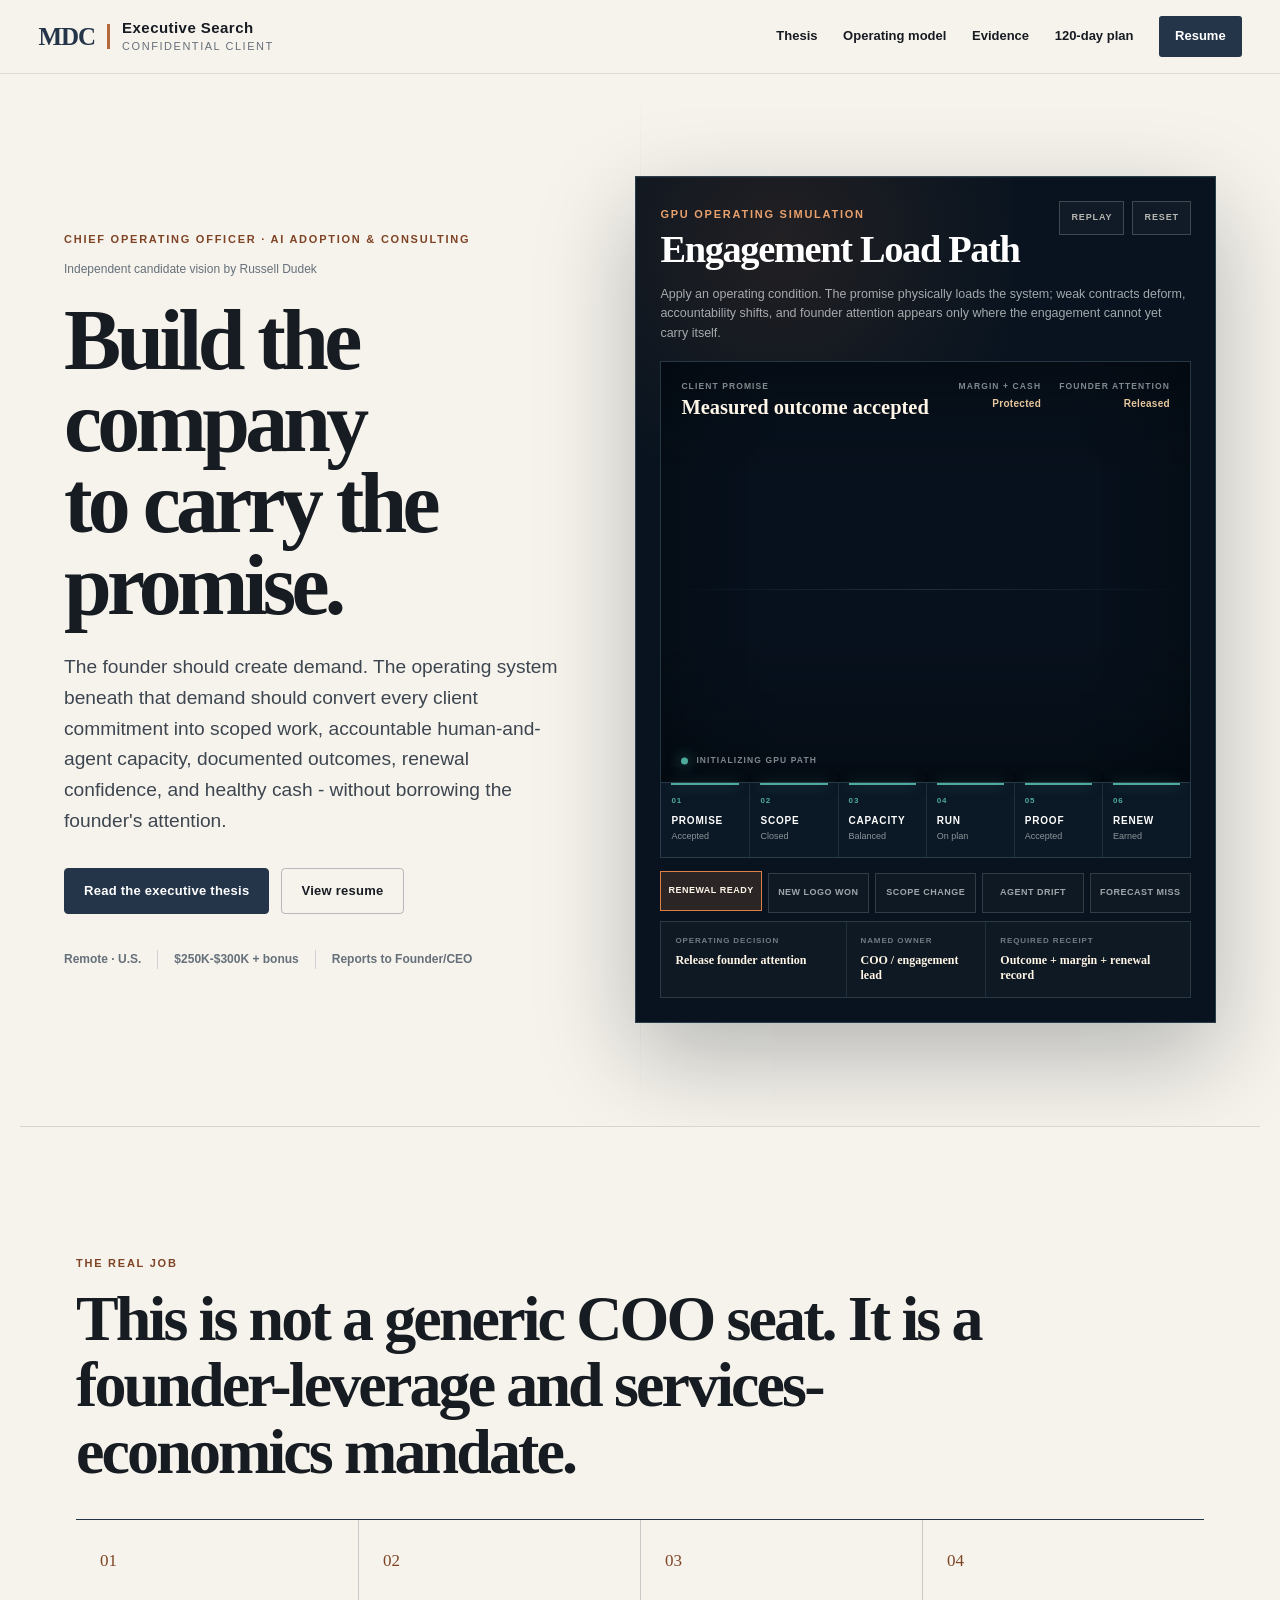
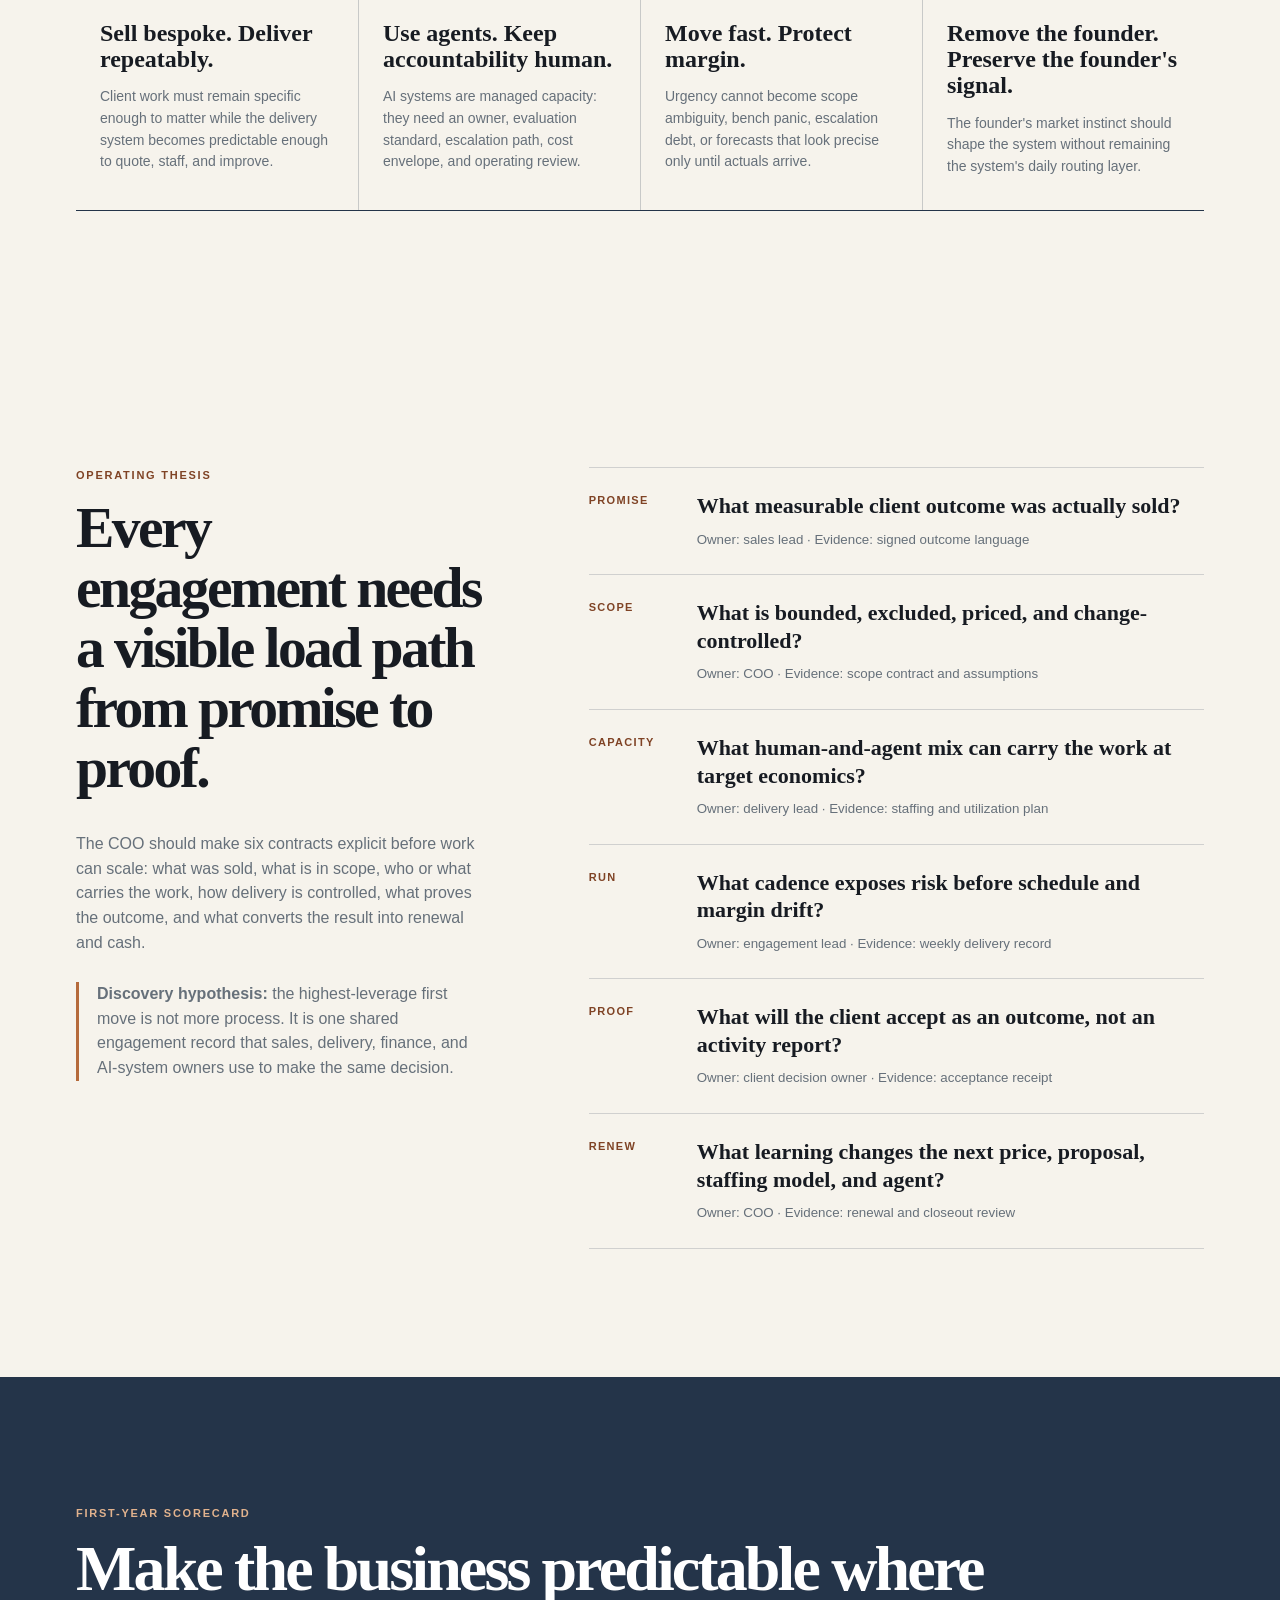
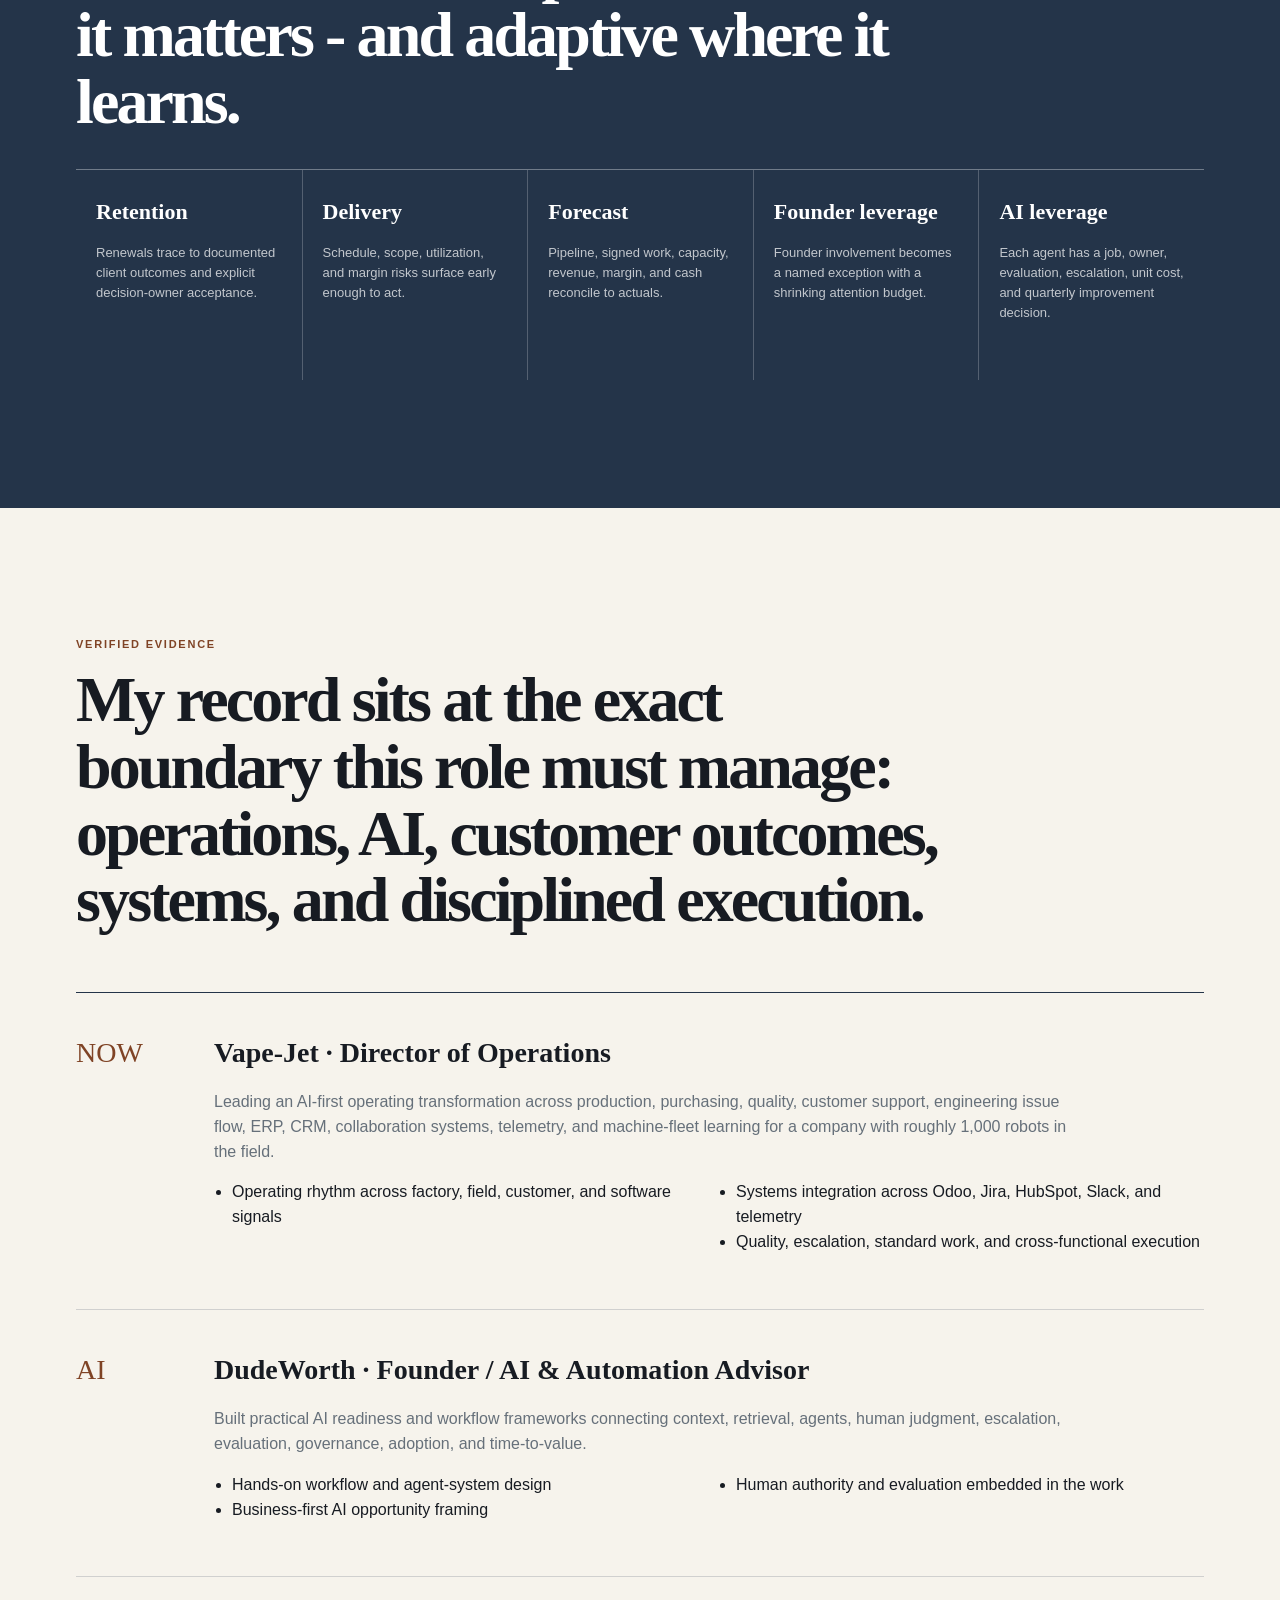
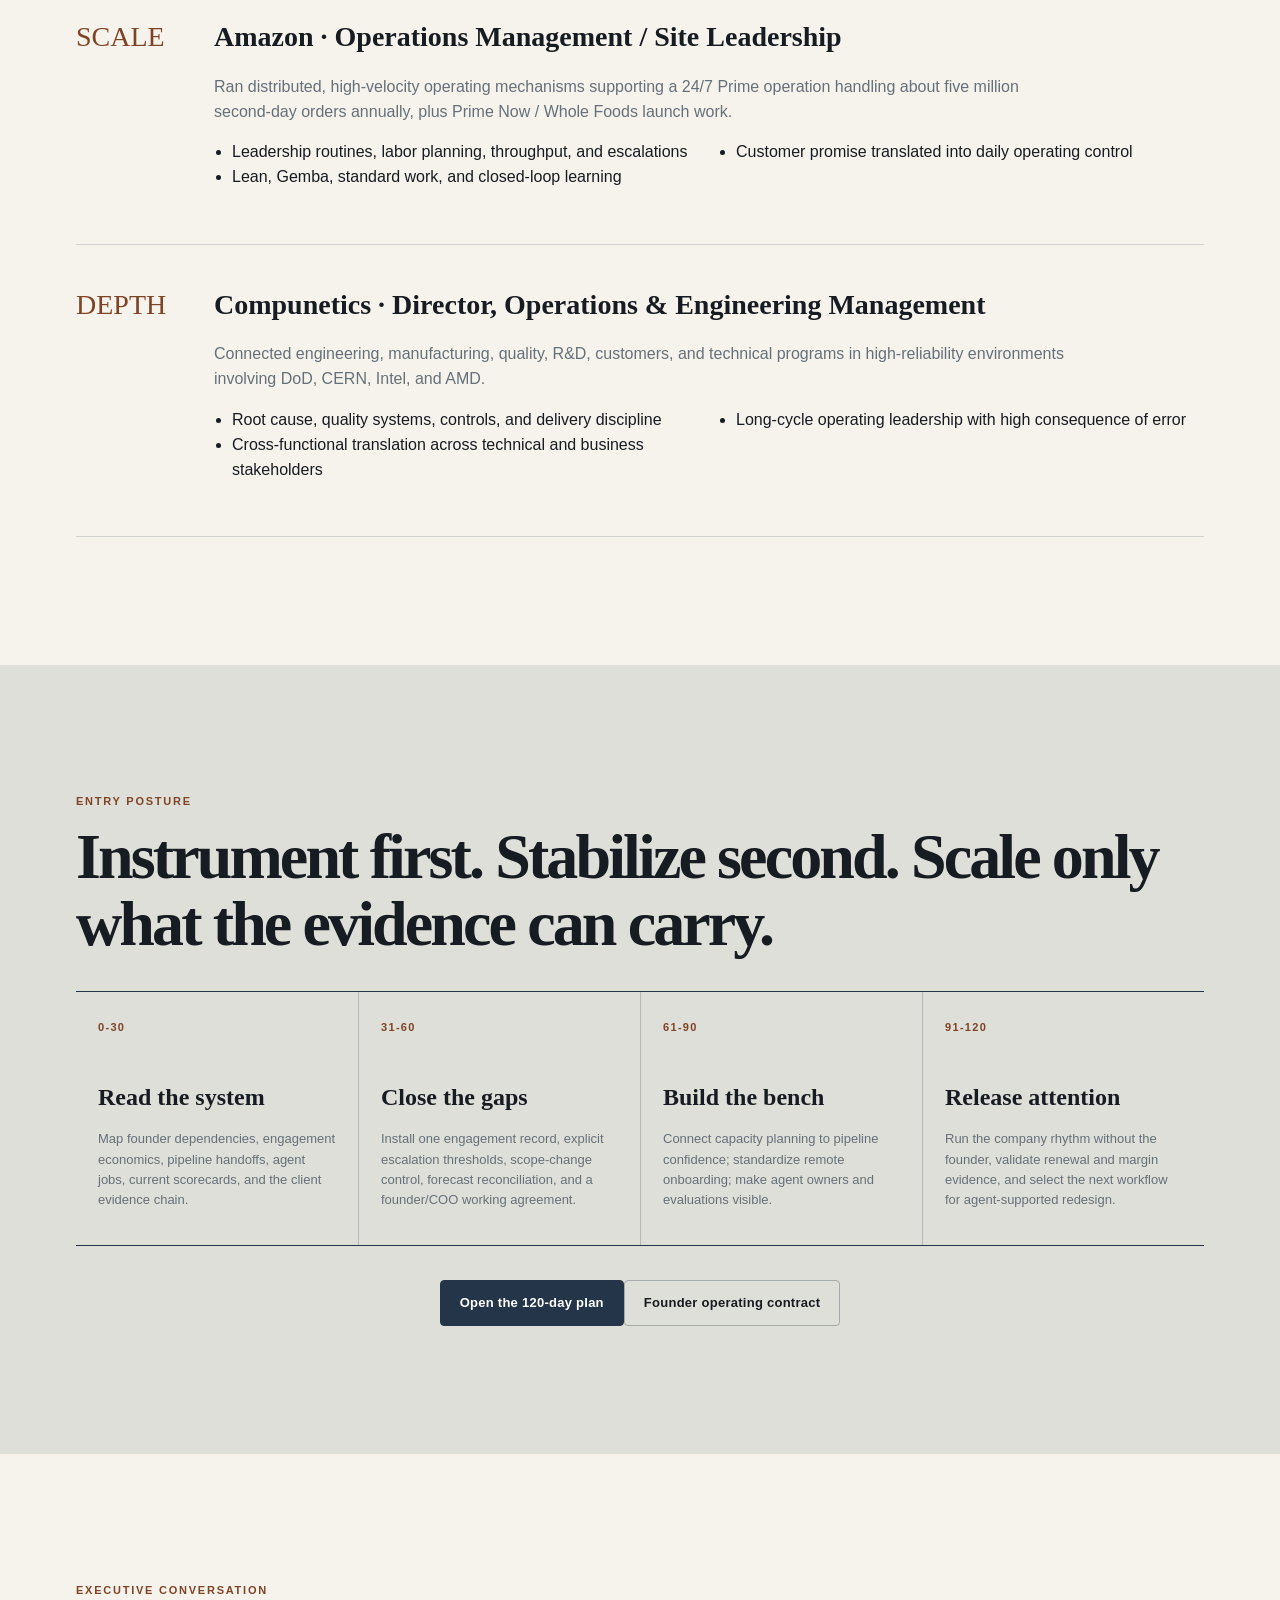
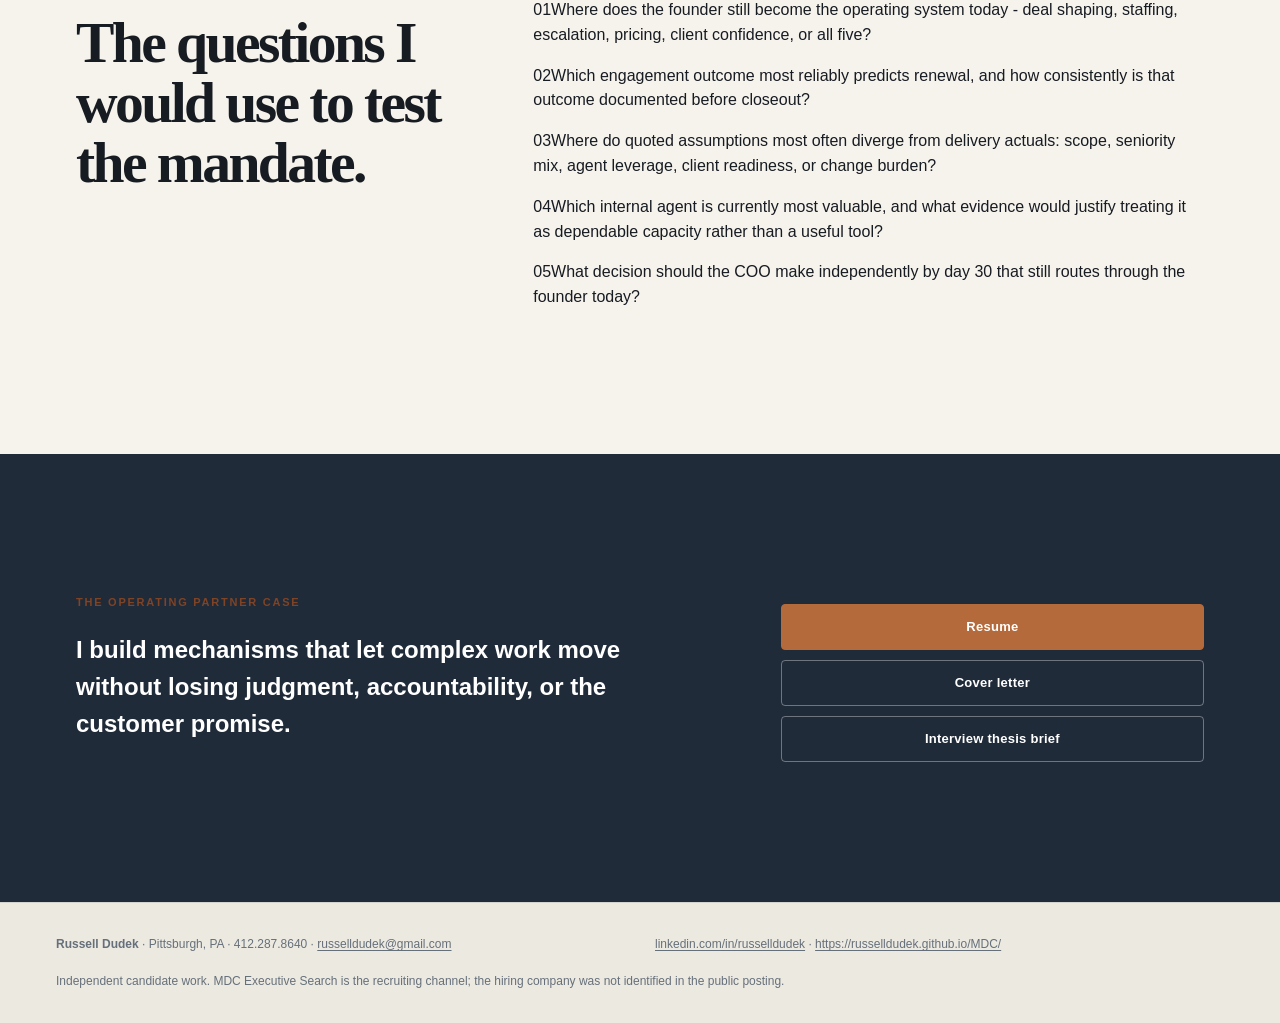
==== commit 22005abe: "Replace hero with GPU Engagement Load Path" ====
--- a/index.html
+++ b/index.html
@@ -3,7 +3,10 @@
 <meta charset="utf-8"><meta name="viewport" content="width=device-width, initial-scale=1">
 <title>Chief Operating Officer - AI Adoption | Russell Dudek</title>
 <meta name="description" content="Independent candidate vision by Russell Dudek for Chief Operating Officer - AI Adoption.">
-<link rel="stylesheet" href="brand-tokens.css"><link rel="stylesheet" href="styles.css">
+<link rel="stylesheet" href="brand-tokens.css"><link rel="stylesheet" href="styles.css"><link rel="stylesheet" href="hero-2026.css">
+<script defer src="hero-gpu-core.js"></script>
+<script defer src="hero-gpu-fallbacks.js"></script>
+<script defer src="hero-gpu.js"></script>
 <script defer src="app.js"></script>
 </head><body class="home">
 <a class="skip-link" href="#main">Skip to content</a>
@@ -38,12 +41,42 @@
       <span>Remote · U.S.</span><span>$250K-$300K + bonus</span><span>Reports to Founder/CEO</span>
     </div>
   </div>
-  <div class="load-lab" aria-labelledby="load-title">
-    <div class="lab-head">
-      <div><span class="micro">Interactive operating artifact</span><h2 id="load-title">Engagement Load Path</h2></div>
-      <button class="reset-control" id="reset-scenario">Reset</button>
+  <div class="engagement-system" aria-labelledby="load-title">
+    <div class="system-head">
+      <div>
+        <span class="micro">GPU operating simulation</span>
+        <h2 id="load-title">Engagement Load Path</h2>
+      </div>
+      <div class="system-tools">
+        <button class="system-control" id="replay-scenario" type="button">Replay</button>
+        <button class="system-control" id="reset-scenario" type="button">Reset</button>
+      </div>
     </div>
-    <p class="lab-intro">Select a real operating condition. The frame shows what must carry the client promise, where founder attention enters, and what evidence is required before the engagement can bear its own load.</p>
+    <p class="system-intro">Apply an operating condition. The promise physically loads the system; weak contracts deform, accountability shifts, and founder attention appears only where the engagement cannot yet carry itself.</p>
+
+    <div class="scene-shell" id="frame-stage" data-state="baseline" data-founder="released" aria-live="polite">
+      <canvas id="load-canvas" aria-label="GPU simulation of the engagement load path from promise to renewal"></canvas>
+      <div class="scene-scan" aria-hidden="true"></div>
+      <div class="scene-copy">
+        <span>Client promise</span>
+        <strong id="promise-label">Measured outcome accepted</strong>
+      </div>
+      <div class="scene-vitals" aria-label="System condition">
+        <span>Margin + cash <strong id="foundation-state">Protected</strong></span>
+        <span>Founder attention <strong id="founder-state">Released</strong></span>
+      </div>
+      <div class="renderer-badge" id="renderer-mode">Initializing GPU path</div>
+    </div>
+
+    <div class="phase-strip" aria-label="Load path phase states">
+      <div class="phase-node is-strong" data-member="promise"><span>01</span><strong>Promise</strong><small id="promise-state">Accepted</small></div>
+      <div class="phase-node is-strong" data-member="scope"><span>02</span><strong>Scope</strong><small id="scope-state">Closed</small></div>
+      <div class="phase-node is-strong" data-member="capacity"><span>03</span><strong>Capacity</strong><small id="capacity-state">Balanced</small></div>
+      <div class="phase-node is-strong" data-member="delivery"><span>04</span><strong>Run</strong><small id="delivery-state">On plan</small></div>
+      <div class="phase-node is-strong" data-member="proof"><span>05</span><strong>Proof</strong><small id="proof-state">Accepted</small></div>
+      <div class="phase-node is-strong" data-member="renewal"><span>06</span><strong>Renew</strong><small id="renewal-state">Earned</small></div>
+    </div>
+
     <div class="scenario-tabs" role="tablist" aria-label="Engagement scenarios">
       <button role="tab" aria-selected="true" data-scenario="baseline">Renewal ready</button>
       <button role="tab" aria-selected="false" data-scenario="new-logo">New logo won</button>
@@ -51,19 +84,7 @@
       <button role="tab" aria-selected="false" data-scenario="agent">Agent drift</button>
       <button role="tab" aria-selected="false" data-scenario="forecast">Forecast miss</button>
     </div>
-    <div class="frame-stage" id="frame-stage" data-state="baseline" aria-live="polite">
-      <div class="client-load"><span>CLIENT PROMISE</span><b id="promise-label">Measured outcome accepted</b></div>
-      <div class="support-grid">
-        <div class="support" data-member="scope"><i></i><strong>Scope</strong><span id="scope-state">Closed</span></div>
-        <div class="support" data-member="capacity"><i></i><strong>Capacity</strong><span id="capacity-state">Balanced</span></div>
-        <div class="support" data-member="delivery"><i></i><strong>Delivery</strong><span id="delivery-state">On plan</span></div>
-        <div class="support" data-member="proof"><i></i><strong>Proof</strong><span id="proof-state">Accepted</span></div>
-        <div class="support" data-member="renewal"><i></i><strong>Renewal</strong><span id="renewal-state">Earned</span></div>
-      </div>
-      <div class="foundation"><span>MARGIN + CASH</span><b id="foundation-state">Protected</b></div>
-      <div class="founder-brace" id="founder-brace"><span>FOUNDER ATTENTION</span></div>
-      <div class="load-pulse" aria-hidden="true"></div>
-    </div>
+
     <div class="decision-readout">
       <div><span>Operating decision</span><strong id="decision">Release founder attention</strong></div>
       <div><span>Named owner</span><strong id="owner">COO / engagement lead</strong></div>
@@ -160,4 +181,4 @@
   <p>Independent candidate work. MDC Executive Search is the recruiting channel; the hiring company was not identified in the public posting.</p>
 </footer>
 
-</body></html>+</body></html>
--- a/hero-2026.css
+++ b/hero-2026.css
@@ -0,0 +1,80 @@
+/* 2026 GPU Engagement Load Path — loaded after the campaign base stylesheet. */
+.engagement-system { position: relative; z-index: 2; width: 100%; min-width: 0; padding: 24px; color: #f8f3e8; background: #08131f; border: 1px solid rgba(103,139,158,.34); box-shadow: 0 34px 90px rgba(9,18,30,.27), inset 0 1px 0 rgba(255,255,255,.04); overflow: hidden; }
+.engagement-system::before { content: ''; position: absolute; inset: -30% 35% 55% -15%; pointer-events: none; background: radial-gradient(circle, rgba(181,106,59,.15), transparent 65%); }
+.system-head { position: relative; z-index: 3; display: flex; align-items: flex-start; justify-content: space-between; gap: 22px; }
+.system-head h2 { margin: 5px 0 0; color: #fff; font-family: var(--serif); font-size: clamp(29px, 3vw, 43px); line-height: .98; letter-spacing: -.035em; }
+.engagement-system .micro { color: #e8a06d; }
+.system-tools { display: flex; align-items: center; gap: 8px; }
+.system-control { min-height: 34px; padding: 0 11px; color: rgba(248,243,232,.72); border: 1px solid rgba(248,243,232,.2); background: rgba(255,255,255,.035); cursor: pointer; font-size: 9px; font-weight: 900; letter-spacing: .1em; text-transform: uppercase; transition: color .18s ease, border-color .18s ease, background .18s ease; }
+.system-control:hover, .system-control:focus-visible { color: #fff; border-color: #dd8044; background: rgba(221,128,68,.12); }
+.system-intro { position: relative; z-index: 3; max-width: 720px; margin: 16px 0 18px; color: rgba(235,239,239,.68); font-size: 12.5px; line-height: 1.55; }
+.scene-shell { position: relative; height: clamp(350px, 33vw, 475px); min-height: 350px; overflow: hidden; isolation: isolate; border: 1px solid rgba(137,171,188,.25); background: #07111d; box-shadow: inset 0 0 80px rgba(0,0,0,.38); }
+.scene-shell::after { content: ''; position: absolute; inset: 0; z-index: 2; pointer-events: none; background: linear-gradient(180deg, rgba(2,7,12,.28), transparent 28%, transparent 66%, rgba(2,7,12,.42)), linear-gradient(90deg, rgba(2,7,12,.2), transparent 22%, transparent 78%, rgba(2,7,12,.2)); }
+#load-canvas { position: absolute; inset: 0; z-index: 1; width: 100%; height: 100%; display: block; touch-action: none; }
+.scene-shell.is-semantic { background: radial-gradient(circle at 78% 28%, rgba(222,91,77,.15), transparent 38%), linear-gradient(135deg, #0d2034, #07111d 62%, #0b2524); }
+.scene-shell.is-semantic #load-canvas { display: none; }
+.scene-shell.is-semantic::before { content: ''; position: absolute; z-index: 1; left: 9%; right: 9%; bottom: 24%; height: 3px; background: linear-gradient(90deg, #4eaa9d, #dca84a 46%, #de5b4d 68%, #4eaa9d); transform: skewY(-3deg); box-shadow: 0 0 30px rgba(221,128,68,.34); }
+.scene-shell.semantic-pulse::before { animation: semanticLoad 1.05s cubic-bezier(.2,.75,.2,1); }
+@keyframes semanticLoad { 0% { opacity: .22; transform: skewY(-3deg) scaleX(.08); transform-origin: left; } 100% { opacity: 1; transform: skewY(-3deg) scaleX(1); transform-origin: left; } }
+.scene-scan { position: absolute; z-index: 3; left: 0; right: 0; top: 54%; height: 1px; pointer-events: none; opacity: .22; background: linear-gradient(90deg, transparent, rgba(153,205,221,.7), transparent); animation: systemScan 7s ease-in-out infinite alternate; }
+@keyframes systemScan { from { transform: translateY(-20px); opacity: .08; } to { transform: translateY(28px); opacity: .25; } }
+.scene-copy { position: absolute; z-index: 4; top: 18px; left: 20px; max-width: min(58%, 390px); display: grid; gap: 3px; }
+.scene-copy span, .scene-vitals > span, .renderer-badge { color: rgba(224,234,236,.56); font-size: 8.5px; font-weight: 900; letter-spacing: .13em; text-transform: uppercase; }
+.scene-copy strong { color: #fff6e8; font-family: var(--serif); font-size: clamp(16px, 1.6vw, 22px); line-height: 1.15; font-weight: 700; }
+.scene-vitals { position: absolute; z-index: 4; top: 18px; right: 20px; display: flex; gap: 18px; text-align: right; }
+.scene-vitals > span { display: grid; gap: 3px; }
+.scene-vitals strong { color: #e6c79e; font-size: 10px; letter-spacing: .03em; text-transform: none; }
+.renderer-badge { position: absolute; z-index: 4; left: 20px; bottom: 15px; padding-left: 15px; }
+.renderer-badge::before { content: ''; position: absolute; left: 0; top: 50%; width: 7px; height: 7px; border-radius: 50%; background: #4eaa9d; box-shadow: 0 0 14px rgba(78,170,157,.9); transform: translateY(-50%); }
+.phase-strip { display: grid; grid-template-columns: repeat(6, 1fr); border: 1px solid rgba(137,171,188,.25); border-top: 0; background: #0b1825; }
+.phase-node { --phase-color: #4eaa9d; position: relative; min-width: 0; padding: 12px 10px 13px; border-left: 1px solid rgba(137,171,188,.16); transition: background .32s ease, transform .32s ease; }
+.phase-node:first-child { border-left: 0; }
+.phase-node::before { content: ''; position: absolute; left: 10px; right: 10px; top: 0; height: 2px; background: var(--phase-color); box-shadow: 0 0 14px color-mix(in srgb, var(--phase-color) 55%, transparent); }
+.phase-node span { display: block; color: var(--phase-color); font-size: 8px; font-weight: 900; letter-spacing: .11em; }
+.phase-node strong { display: block; margin-top: 5px; color: #fff; font-size: 10px; text-transform: uppercase; letter-spacing: .08em; }
+.phase-node small { display: block; margin-top: 2px; overflow: hidden; color: rgba(235,239,239,.58); font-size: 9px; text-overflow: ellipsis; white-space: nowrap; }
+.phase-node.is-watch { --phase-color: #dca84a; background: rgba(220,168,74,.06); }
+.phase-node.is-risk { --phase-color: #de5b4d; background: rgba(222,91,77,.08); }
+.phase-node.is-strong { --phase-color: #4eaa9d; }
+.scenario-tabs { display: grid; grid-template-columns: repeat(5, 1fr); gap: 6px; margin: 15px 0 0; }
+.scenario-tabs button { min-height: 40px; padding: 8px 7px; border: 1px solid rgba(235,239,239,.16); border-radius: 0; color: rgba(235,239,239,.66); background: rgba(255,255,255,.025); cursor: pointer; font-size: 9px; font-weight: 900; text-transform: uppercase; letter-spacing: .055em; transition: background .2s ease, border-color .2s ease, color .2s ease, transform .2s ease; }
+.scenario-tabs button:hover, .scenario-tabs button:focus-visible { color: #fff; border-color: rgba(221,128,68,.75); }
+.scenario-tabs button[aria-selected="true"] { color: #fff7ea; background: rgba(221,128,68,.16); border-color: #dd8044; transform: translateY(-2px); }
+.decision-readout { display: grid; grid-template-columns: 1.08fr .82fr 1.2fr; margin-top: 8px; border: 1px solid rgba(137,171,188,.22); background: rgba(255,255,255,.025); }
+.decision-readout > div { min-width: 0; padding: 13px 14px; border-left: 1px solid rgba(137,171,188,.16); }
+.decision-readout > div:first-child { border-left: 0; }
+.decision-readout span { display: block; color: rgba(224,234,236,.47); font-size: 8px; font-weight: 900; text-transform: uppercase; letter-spacing: .11em; }
+.decision-readout strong { display: block; margin-top: 5px; color: #fff5e5; font-family: var(--serif); font-size: 12px; line-height: 1.32; }
+
+
+@media (max-width: 1100px) {
+  .engagement-system { max-width: 900px; }
+}
+
+@media (max-width: 620px) {
+  .engagement-system { padding: 16px; margin-left: -8px; margin-right: -8px; width: calc(100% + 16px); }
+  .system-head { align-items: center; }
+  .system-head h2 { font-size: 31px; }
+  .system-intro { font-size: 11.5px; }
+  .scene-shell { min-height: 168px; height: 168px; background: radial-gradient(circle at 78% 28%, rgba(222,91,77,.15), transparent 38%), linear-gradient(135deg, #0d2034, #07111d 62%, #0b2524); }
+  #load-canvas, .scene-scan { display: none; }
+  .scene-shell::before { content: ''; position: absolute; left: 11%; right: 11%; bottom: 38px; height: 2px; background: linear-gradient(90deg, #4eaa9d, #dca84a, #de5b4d, #4eaa9d); transform: skewY(-3deg); box-shadow: 0 0 22px rgba(221,128,68,.3); }
+  .scene-copy { max-width: 72%; top: 17px; left: 17px; }
+  .scene-copy strong { font-size: 17px; }
+  .scene-vitals { left: 17px; right: auto; top: auto; bottom: 16px; text-align: left; }
+  .renderer-badge { right: 15px; left: auto; bottom: 16px; max-width: 116px; text-align: right; }
+  .renderer-badge::before { display: none; }
+  .phase-strip { grid-template-columns: 1fr 1fr; }
+  .phase-node:nth-child(odd) { border-left: 0; }
+  .phase-node:nth-child(n+3) { border-top: 1px solid rgba(137,171,188,.16); }
+  .phase-node small { white-space: normal; }
+  .scenario-tabs { grid-template-columns: 1fr 1fr; }
+  .scenario-tabs button:first-child { grid-column: 1 / -1; }
+  .decision-readout { grid-template-columns: 1fr; }
+  .decision-readout > div { border-left: 0; border-top: 1px solid rgba(137,171,188,.16); }
+  .decision-readout > div:first-child { border-top: 0; }
+}
+
+@media (prefers-reduced-motion: reduce) {
+  .scene-scan { display: none; }
+}
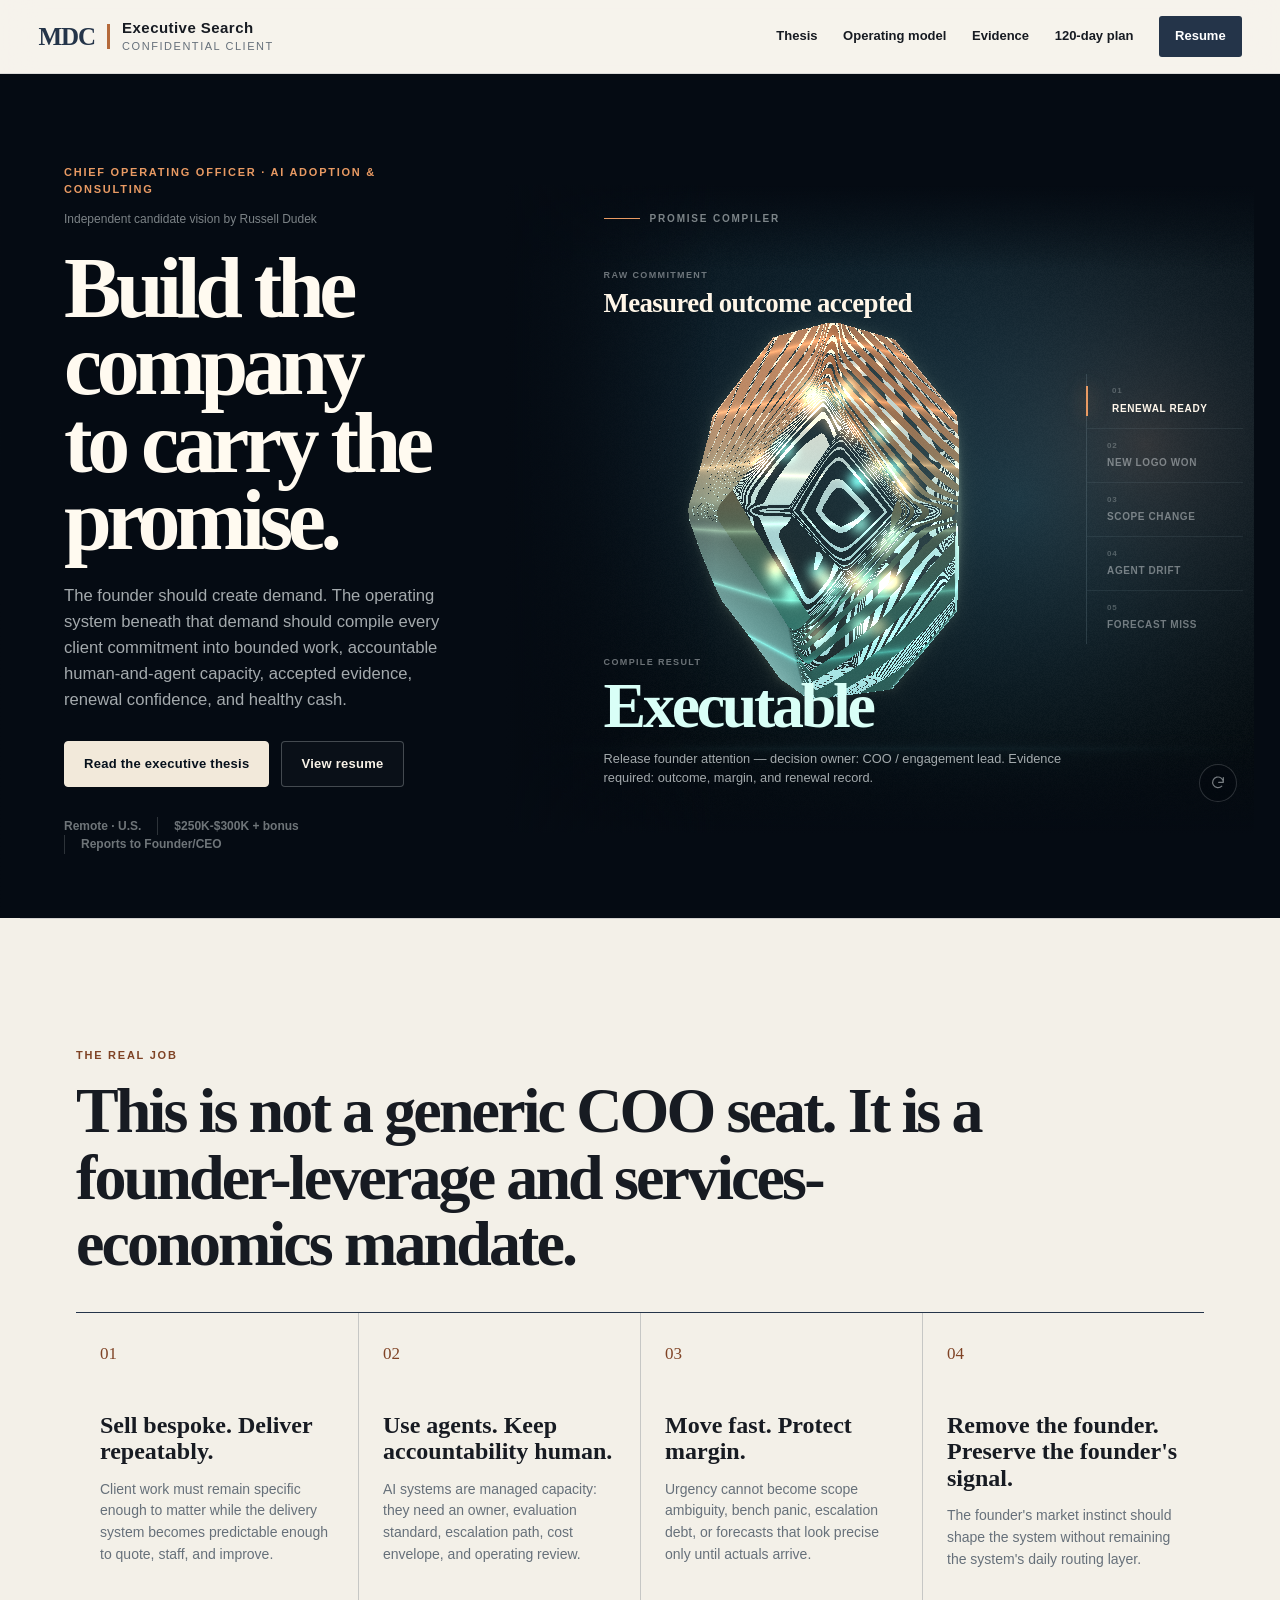
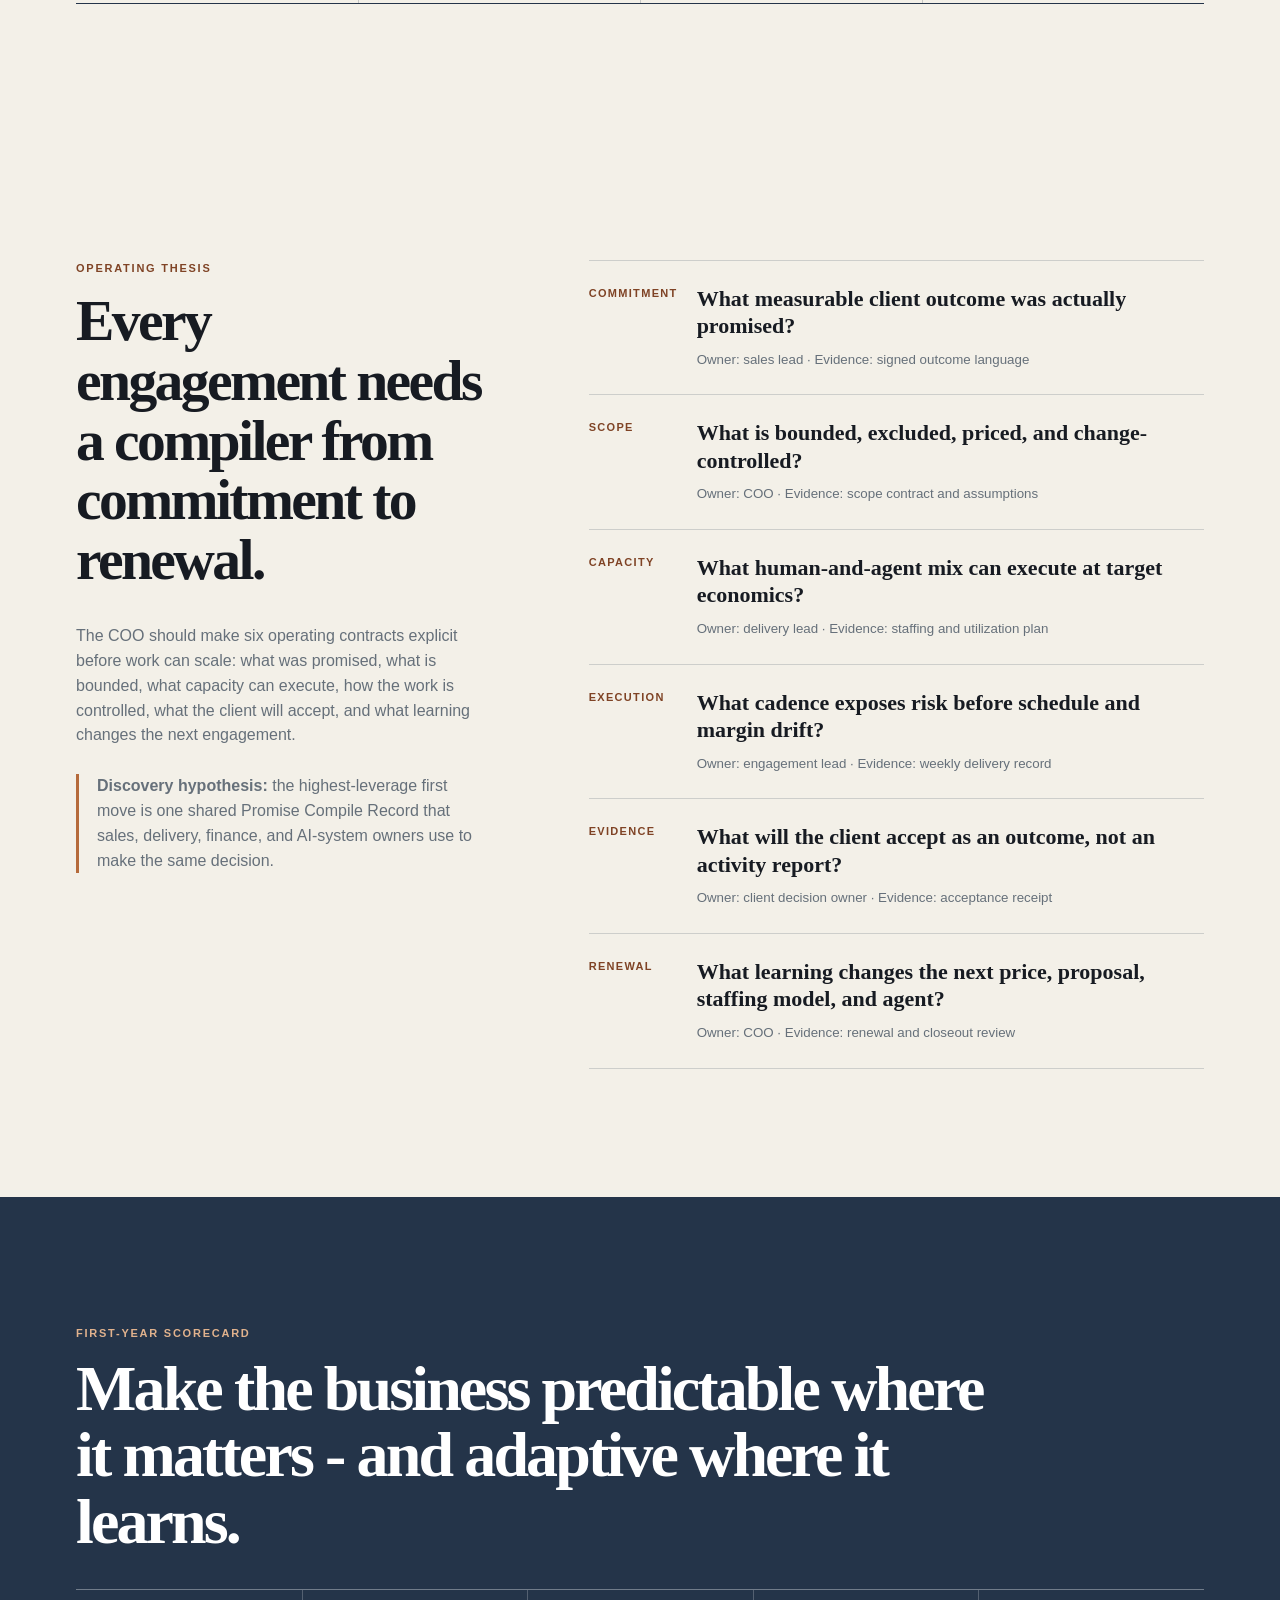
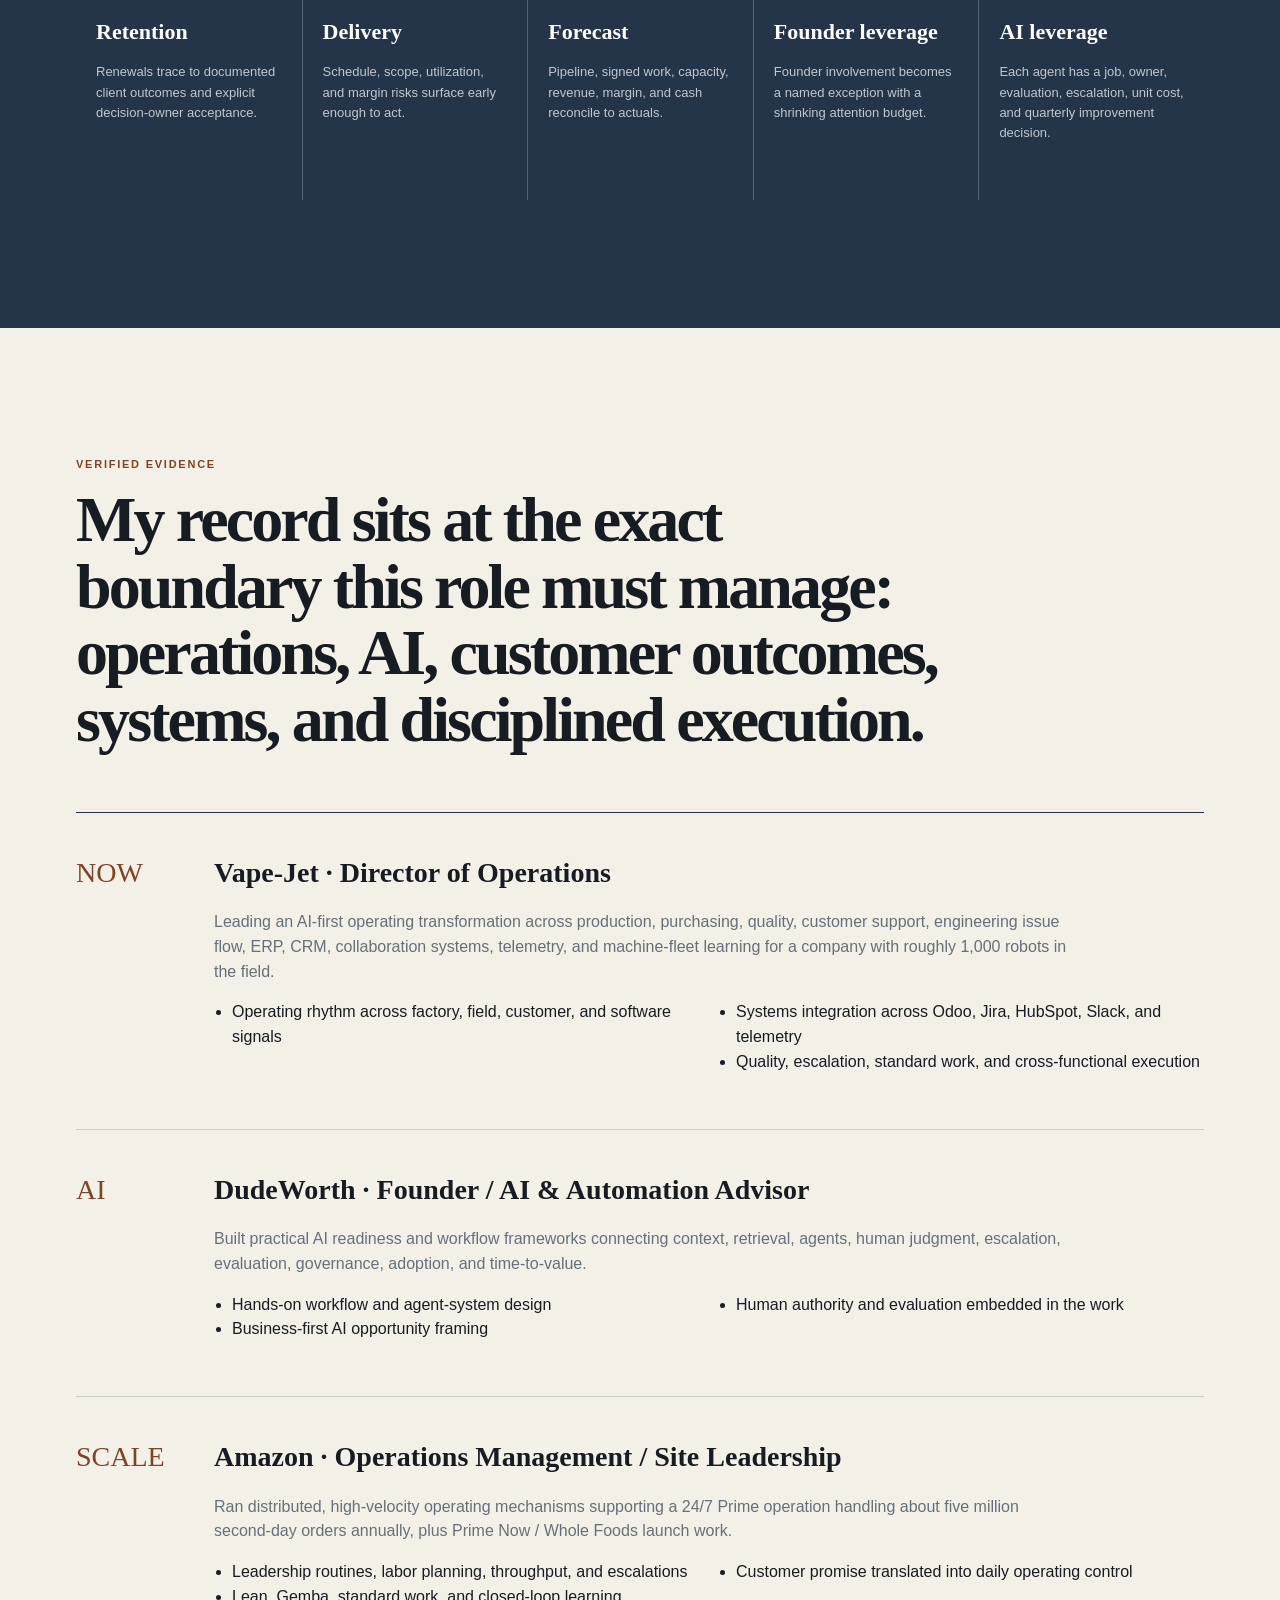
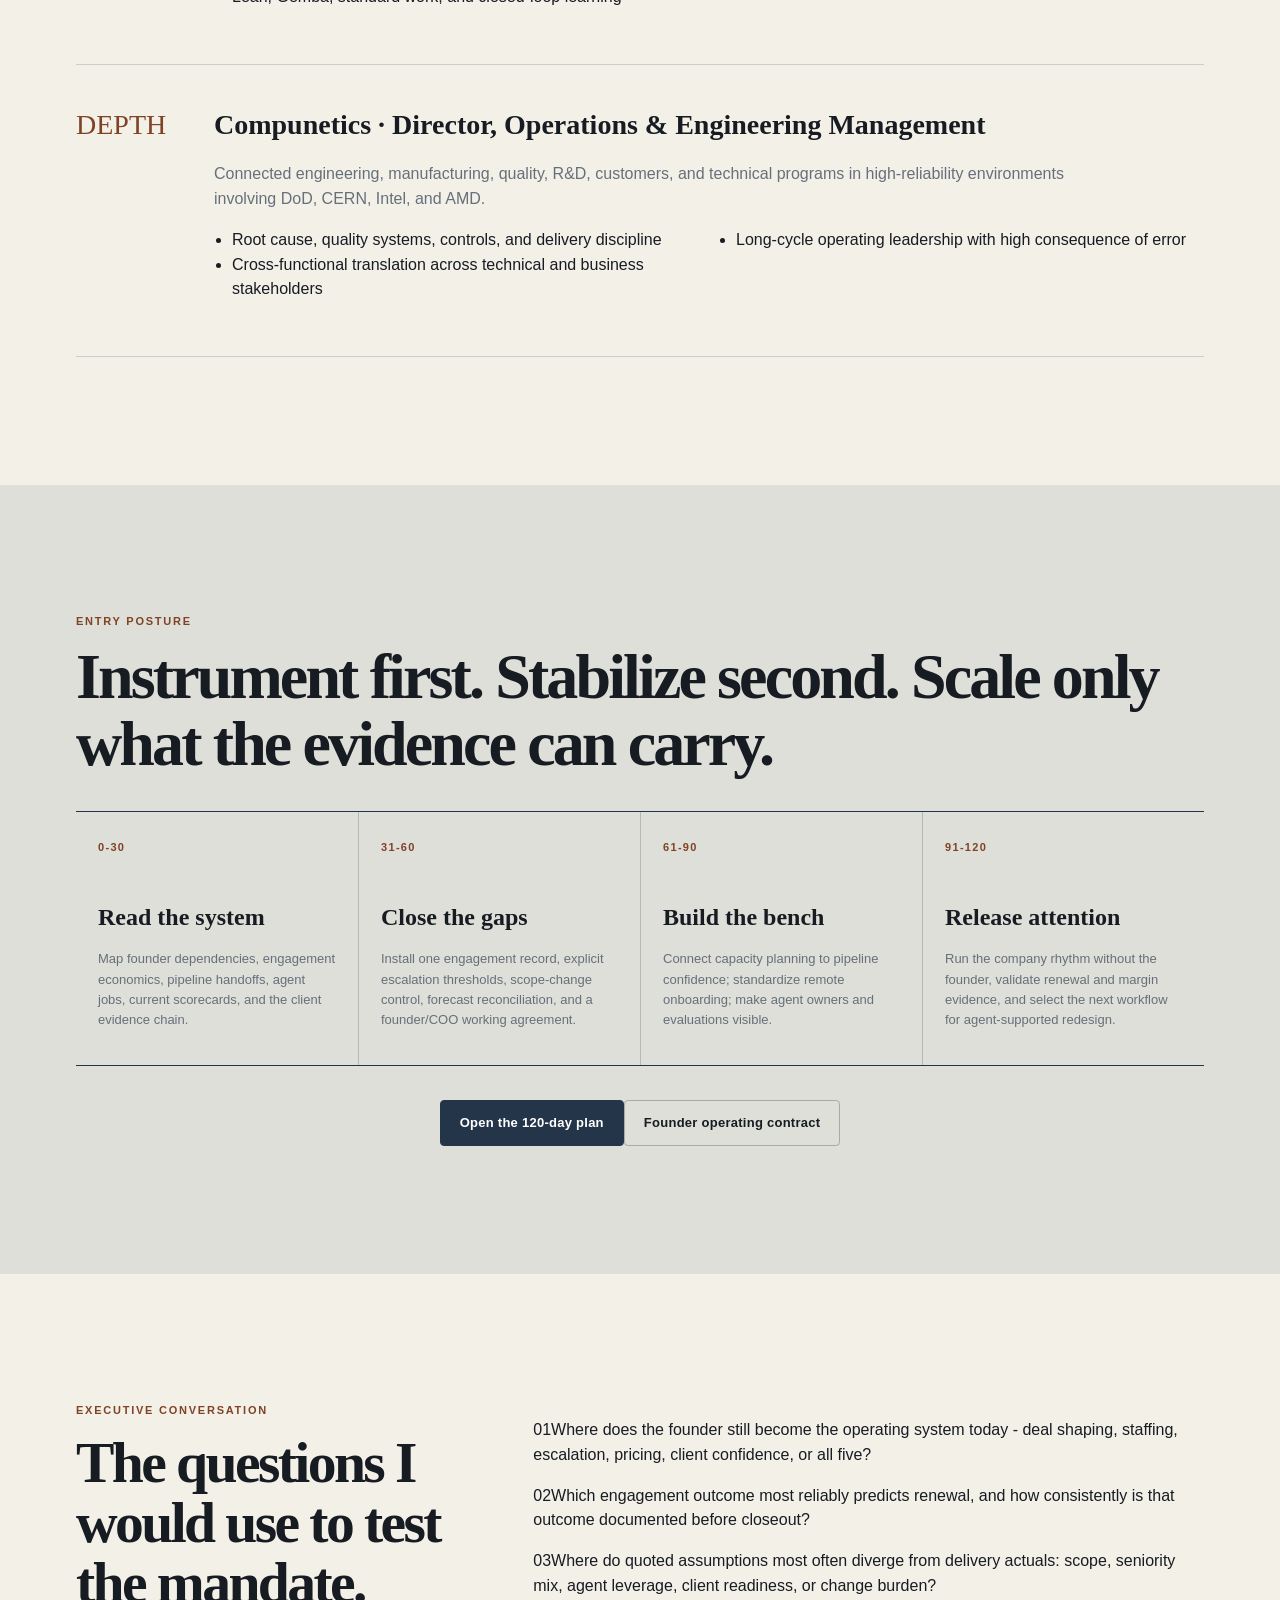
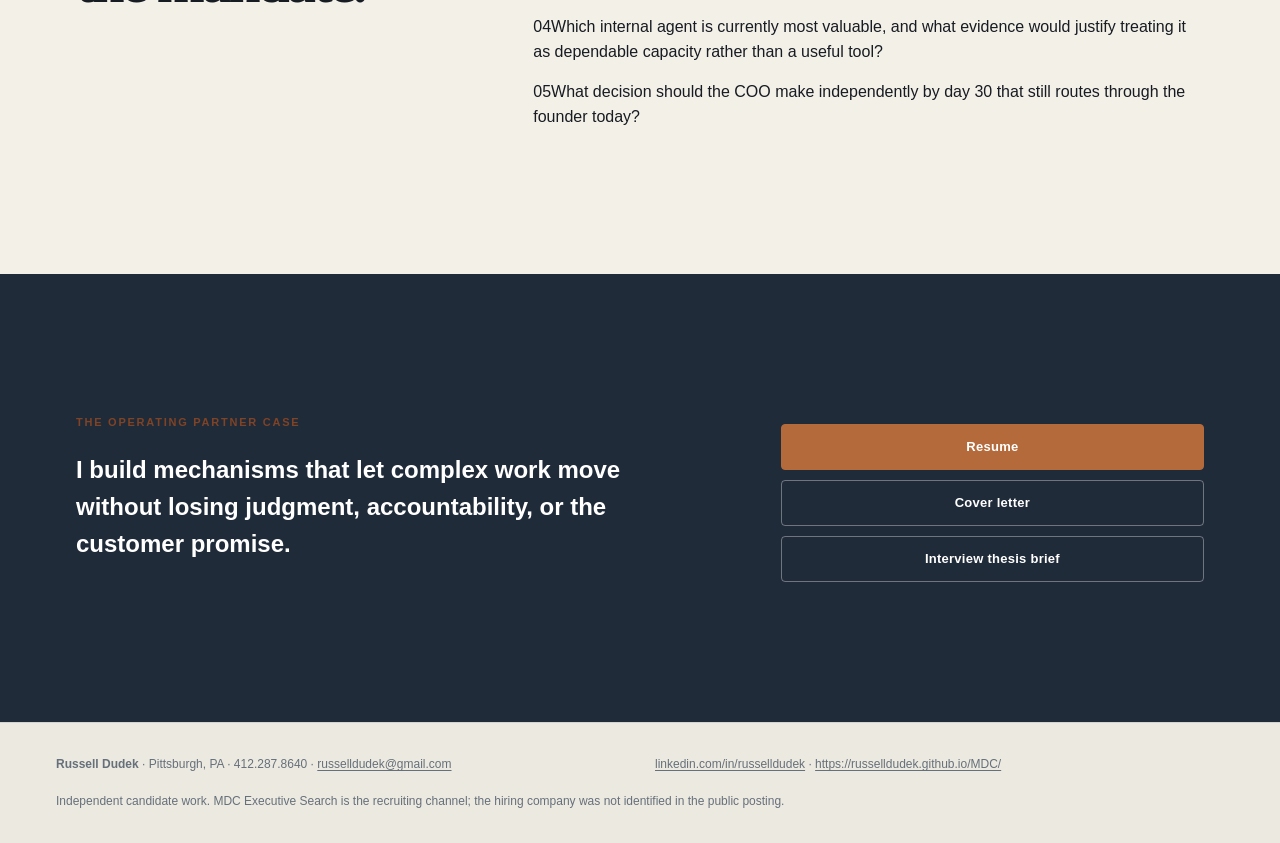
==== commit 4d92dbf5: "Replace dashboard hero with Promise Compiler" ====
--- a/index.html
+++ b/index.html
@@ -1,184 +1,137 @@
-<!doctype html>
+<!DOCTYPE html>
+
 <html lang="en"><head>
-<meta charset="utf-8"><meta name="viewport" content="width=device-width, initial-scale=1">
+<meta charset="utf-8"/><meta content="width=device-width, initial-scale=1" name="viewport"/>
 <title>Chief Operating Officer - AI Adoption | Russell Dudek</title>
-<meta name="description" content="Independent candidate vision by Russell Dudek for Chief Operating Officer - AI Adoption.">
-<link rel="stylesheet" href="brand-tokens.css"><link rel="stylesheet" href="styles.css"><link rel="stylesheet" href="hero-2026.css">
-<script defer src="hero-gpu-core.js"></script>
-<script defer src="hero-gpu-fallbacks.js"></script>
-<script defer src="hero-gpu.js"></script>
-<script defer src="app.js"></script>
-</head><body class="home">
+<meta content="Independent candidate vision by Russell Dudek for Chief Operating Officer - AI Adoption." name="description"/>
+<link href="brand-tokens.css" rel="stylesheet"/><link href="styles.css" rel="stylesheet"/><link href="promise-compiler.css" rel="stylesheet"/><script defer src="promise-compiler-core.js"></script><script defer src="promise-compiler-webgpu.js"></script><script defer src="promise-compiler-webgl.js"></script><script defer src="promise-compiler.js"></script><script defer src="app.js"></script></head><body class="home">
 <a class="skip-link" href="#main">Skip to content</a>
-
-<nav class="site-nav" aria-label="Primary navigation">
-  <a class="brand-lockup" href="index.html" aria-label="MDC Executive Search confidential client candidate vision">
-    <span class="mdc-type">MDC</span>
-    <span class="brand-copy"><strong>Executive Search</strong><small>Confidential client</small></span>
-  </a>
-  <button class="nav-toggle" aria-expanded="false" aria-controls="nav-links">Menu</button>
-  <div class="nav-links" id="nav-links">
-    <a href="index.html#thesis">Thesis</a>
-    <a href="index.html#model">Operating model</a>
-    <a href="index.html#evidence">Evidence</a>
-    <a href="120-day-plan.html">120-day plan</a>
-    <a class="nav-primary" href="resume.html">Resume</a>
-  </div>
+<nav aria-label="Primary navigation" class="site-nav">
+<a aria-label="MDC Executive Search confidential client candidate vision" class="brand-lockup" href="index.html">
+<span class="mdc-type">MDC</span>
+<span class="brand-copy"><strong>Executive Search</strong><small>Confidential client</small></span>
+</a>
+<button aria-controls="nav-links" aria-expanded="false" class="nav-toggle">Menu</button>
+<div class="nav-links" id="nav-links">
+<a href="index.html#thesis">Thesis</a>
+<a href="index.html#model">Operating model</a>
+<a href="index.html#evidence">Evidence</a>
+<a href="120-day-plan.html">120-day plan</a>
+<a class="nav-primary" href="resume.html">Resume</a>
+</div>
 </nav>
-
 <main id="main">
-<section class="hero" id="thesis">
-  <div class="hero-copy">
-    <div class="eyebrow">Chief Operating Officer · AI Adoption & Consulting</div>
-    <p class="independent">Independent candidate vision by Russell Dudek</p>
-    <h1>Build the company<br>to carry the promise.</h1>
-    <p class="lede">The founder should create demand. The operating system beneath that demand should convert every client commitment into scoped work, accountable human-and-agent capacity, documented outcomes, renewal confidence, and healthy cash - without borrowing the founder's attention.</p>
-    <div class="hero-actions">
-      <a class="btn primary" href="interview-brief.html">Read the executive thesis</a>
-      <a class="btn" href="resume.html">View resume</a>
-    </div>
-    <div class="role-facts" aria-label="Role facts">
-      <span>Remote · U.S.</span><span>$250K-$300K + bonus</span><span>Reports to Founder/CEO</span>
-    </div>
-  </div>
-  <div class="engagement-system" aria-labelledby="load-title">
-    <div class="system-head">
-      <div>
-        <span class="micro">GPU operating simulation</span>
-        <h2 id="load-title">Engagement Load Path</h2>
-      </div>
-      <div class="system-tools">
-        <button class="system-control" id="replay-scenario" type="button">Replay</button>
-        <button class="system-control" id="reset-scenario" type="button">Reset</button>
-      </div>
-    </div>
-    <p class="system-intro">Apply an operating condition. The promise physically loads the system; weak contracts deform, accountability shifts, and founder attention appears only where the engagement cannot yet carry itself.</p>
-
-    <div class="scene-shell" id="frame-stage" data-state="baseline" data-founder="released" aria-live="polite">
-      <canvas id="load-canvas" aria-label="GPU simulation of the engagement load path from promise to renewal"></canvas>
-      <div class="scene-scan" aria-hidden="true"></div>
-      <div class="scene-copy">
-        <span>Client promise</span>
-        <strong id="promise-label">Measured outcome accepted</strong>
-      </div>
-      <div class="scene-vitals" aria-label="System condition">
-        <span>Margin + cash <strong id="foundation-state">Protected</strong></span>
-        <span>Founder attention <strong id="founder-state">Released</strong></span>
-      </div>
-      <div class="renderer-badge" id="renderer-mode">Initializing GPU path</div>
-    </div>
-
-    <div class="phase-strip" aria-label="Load path phase states">
-      <div class="phase-node is-strong" data-member="promise"><span>01</span><strong>Promise</strong><small id="promise-state">Accepted</small></div>
-      <div class="phase-node is-strong" data-member="scope"><span>02</span><strong>Scope</strong><small id="scope-state">Closed</small></div>
-      <div class="phase-node is-strong" data-member="capacity"><span>03</span><strong>Capacity</strong><small id="capacity-state">Balanced</small></div>
-      <div class="phase-node is-strong" data-member="delivery"><span>04</span><strong>Run</strong><small id="delivery-state">On plan</small></div>
-      <div class="phase-node is-strong" data-member="proof"><span>05</span><strong>Proof</strong><small id="proof-state">Accepted</small></div>
-      <div class="phase-node is-strong" data-member="renewal"><span>06</span><strong>Renew</strong><small id="renewal-state">Earned</small></div>
-    </div>
-
-    <div class="scenario-tabs" role="tablist" aria-label="Engagement scenarios">
-      <button role="tab" aria-selected="true" data-scenario="baseline">Renewal ready</button>
-      <button role="tab" aria-selected="false" data-scenario="new-logo">New logo won</button>
-      <button role="tab" aria-selected="false" data-scenario="scope">Scope change</button>
-      <button role="tab" aria-selected="false" data-scenario="agent">Agent drift</button>
-      <button role="tab" aria-selected="false" data-scenario="forecast">Forecast miss</button>
-    </div>
-
-    <div class="decision-readout">
-      <div><span>Operating decision</span><strong id="decision">Release founder attention</strong></div>
-      <div><span>Named owner</span><strong id="owner">COO / engagement lead</strong></div>
-      <div><span>Required receipt</span><strong id="receipt">Outcome + margin + renewal record</strong></div>
-    </div>
-  </div>
+<section aria-label="Measured outcome accepted. Compile status: Executable." class="hero promise-compiler" data-motion="settled" data-state="baseline" id="promise-compiler">
+<div class="compiler-copy">
+<div class="eyebrow">Chief Operating Officer · AI Adoption &amp; Consulting</div>
+<p class="independent">Independent candidate vision by Russell Dudek</p>
+<h1>Build the company<br/>to carry the promise.</h1>
+<p class="lede">The founder should create demand. The operating system beneath that demand should compile every client commitment into bounded work, accountable human-and-agent capacity, accepted evidence, renewal confidence, and healthy cash.</p>
+<div class="hero-actions">
+<a class="btn primary" href="interview-brief.html">Read the executive thesis</a>
+<a class="btn" href="resume.html">View resume</a>
+</div>
+<div aria-label="Role facts" class="role-facts"><span>Remote · U.S.</span><span>$250K-$300K + bonus</span><span>Reports to Founder/CEO</span></div>
+</div>
+<div aria-labelledby="compiler-title" class="compiler-visual">
+<canvas aria-label="GPU visualization of a client promise compiling into executable operating work" id="compiler-canvas"></canvas>
+<div class="compiler-label" id="compiler-title">Promise Compiler</div>
+<div class="compiler-input"><span>Raw commitment</span><strong id="compiler-input">Measured outcome accepted</strong></div>
+<div aria-live="polite" class="compiler-output">
+<span class="compile-kicker">Compile result</span>
+<strong id="compile-status">Executable</strong>
+<p id="compiler-verdict">Release founder attention — decision owner: COO / engagement lead. Evidence required: outcome, margin, and renewal record.</p>
+</div>
+<div aria-label="Promise compilation scenarios" class="compiler-controls" role="tablist">
+<button aria-selected="true" data-compiler-scenario="baseline" role="tab" type="button"><span>01</span>Renewal ready</button>
+<button aria-selected="false" data-compiler-scenario="new-logo" role="tab" type="button"><span>02</span>New logo won</button>
+<button aria-selected="false" data-compiler-scenario="scope" role="tab" type="button"><span>03</span>Scope change</button>
+<button aria-selected="false" data-compiler-scenario="agent" role="tab" type="button"><span>04</span>Agent drift</button>
+<button aria-selected="false" data-compiler-scenario="forecast" role="tab" type="button"><span>05</span>Forecast miss</button>
+</div>
+<button aria-label="Replay promise compilation" id="replay-compiler" type="button">
+<svg aria-hidden="true" viewbox="0 0 24 24"><path d="M20 11a8 8 0 1 0-2.34 5.66M20 4v7h-7" fill="none" stroke="currentColor" stroke-linecap="round" stroke-linejoin="round" stroke-width="1.8"></path></svg>
+</button>
+</div>
 </section>
-
-<section class="pressure-field section" aria-labelledby="pressure-title">
-  <div class="section-kicker">The real job</div>
-  <h2 id="pressure-title">This is not a generic COO seat. It is a founder-leverage and services-economics mandate.</h2>
-  <div class="tension-map">
-    <article><span>01</span><h3>Sell bespoke. Deliver repeatably.</h3><p>Client work must remain specific enough to matter while the delivery system becomes predictable enough to quote, staff, and improve.</p></article>
-    <article><span>02</span><h3>Use agents. Keep accountability human.</h3><p>AI systems are managed capacity: they need an owner, evaluation standard, escalation path, cost envelope, and operating review.</p></article>
-    <article><span>03</span><h3>Move fast. Protect margin.</h3><p>Urgency cannot become scope ambiguity, bench panic, escalation debt, or forecasts that look precise only until actuals arrive.</p></article>
-    <article><span>04</span><h3>Remove the founder. Preserve the founder's signal.</h3><p>The founder's market instinct should shape the system without remaining the system's daily routing layer.</p></article>
-  </div>
+<section aria-labelledby="pressure-title" class="pressure-field section">
+<div class="section-kicker">The real job</div>
+<h2 id="pressure-title">This is not a generic COO seat. It is a founder-leverage and services-economics mandate.</h2>
+<div class="tension-map">
+<article><span>01</span><h3>Sell bespoke. Deliver repeatably.</h3><p>Client work must remain specific enough to matter while the delivery system becomes predictable enough to quote, staff, and improve.</p></article>
+<article><span>02</span><h3>Use agents. Keep accountability human.</h3><p>AI systems are managed capacity: they need an owner, evaluation standard, escalation path, cost envelope, and operating review.</p></article>
+<article><span>03</span><h3>Move fast. Protect margin.</h3><p>Urgency cannot become scope ambiguity, bench panic, escalation debt, or forecasts that look precise only until actuals arrive.</p></article>
+<article><span>04</span><h3>Remove the founder. Preserve the founder's signal.</h3><p>The founder's market instinct should shape the system without remaining the system's daily routing layer.</p></article>
+</div>
 </section>
-
 <section class="model-section section" id="model">
-  <div class="model-copy">
-    <div class="section-kicker">Operating thesis</div>
-    <h2>Every engagement needs a visible load path from promise to proof.</h2>
-    <p>The COO should make six contracts explicit before work can scale: what was sold, what is in scope, who or what carries the work, how delivery is controlled, what proves the outcome, and what converts the result into renewal and cash.</p>
-    <p class="hypothesis-note"><strong>Discovery hypothesis:</strong> the highest-leverage first move is not more process. It is one shared engagement record that sales, delivery, finance, and AI-system owners use to make the same decision.</p>
-  </div>
-  <ol class="load-path-list">
-    <li><span>Promise</span><strong>What measurable client outcome was actually sold?</strong><small>Owner: sales lead · Evidence: signed outcome language</small></li>
-    <li><span>Scope</span><strong>What is bounded, excluded, priced, and change-controlled?</strong><small>Owner: COO · Evidence: scope contract and assumptions</small></li>
-    <li><span>Capacity</span><strong>What human-and-agent mix can carry the work at target economics?</strong><small>Owner: delivery lead · Evidence: staffing and utilization plan</small></li>
-    <li><span>Run</span><strong>What cadence exposes risk before schedule and margin drift?</strong><small>Owner: engagement lead · Evidence: weekly delivery record</small></li>
-    <li><span>Proof</span><strong>What will the client accept as an outcome, not an activity report?</strong><small>Owner: client decision owner · Evidence: acceptance receipt</small></li>
-    <li><span>Renew</span><strong>What learning changes the next price, proposal, staffing model, and agent?</strong><small>Owner: COO · Evidence: renewal and closeout review</small></li>
-  </ol>
+<div class="model-copy">
+<div class="section-kicker">Operating thesis</div>
+<h2>Every engagement needs a compiler from commitment to renewal.</h2>
+<p>The COO should make six operating contracts explicit before work can scale: what was promised, what is bounded, what capacity can execute, how the work is controlled, what the client will accept, and what learning changes the next engagement.</p>
+<p class="hypothesis-note"><strong>Discovery hypothesis:</strong> the highest-leverage first move is one shared Promise Compile Record that sales, delivery, finance, and AI-system owners use to make the same decision.</p>
+</div>
+<ol class="compiler-contracts">
+<li><span>Commitment</span><strong>What measurable client outcome was actually promised?</strong><small>Owner: sales lead · Evidence: signed outcome language</small></li>
+<li><span>Scope</span><strong>What is bounded, excluded, priced, and change-controlled?</strong><small>Owner: COO · Evidence: scope contract and assumptions</small></li>
+<li><span>Capacity</span><strong>What human-and-agent mix can execute at target economics?</strong><small>Owner: delivery lead · Evidence: staffing and utilization plan</small></li>
+<li><span>Execution</span><strong>What cadence exposes risk before schedule and margin drift?</strong><small>Owner: engagement lead · Evidence: weekly delivery record</small></li>
+<li><span>Evidence</span><strong>What will the client accept as an outcome, not an activity report?</strong><small>Owner: client decision owner · Evidence: acceptance receipt</small></li>
+<li><span>Renewal</span><strong>What learning changes the next price, proposal, staffing model, and agent?</strong><small>Owner: COO · Evidence: renewal and closeout review</small></li>
+</ol>
 </section>
-
 <section class="scorecard-section section">
-  <div class="section-kicker">First-year scorecard</div>
-  <h2>Make the business predictable where it matters - and adaptive where it learns.</h2>
-  <div class="score-rail">
-    <article><strong>Retention</strong><p>Renewals trace to documented client outcomes and explicit decision-owner acceptance.</p></article>
-    <article><strong>Delivery</strong><p>Schedule, scope, utilization, and margin risks surface early enough to act.</p></article>
-    <article><strong>Forecast</strong><p>Pipeline, signed work, capacity, revenue, margin, and cash reconcile to actuals.</p></article>
-    <article><strong>Founder leverage</strong><p>Founder involvement becomes a named exception with a shrinking attention budget.</p></article>
-    <article><strong>AI leverage</strong><p>Each agent has a job, owner, evaluation, escalation, unit cost, and quarterly improvement decision.</p></article>
-  </div>
+<div class="section-kicker">First-year scorecard</div>
+<h2>Make the business predictable where it matters - and adaptive where it learns.</h2>
+<div class="score-rail">
+<article><strong>Retention</strong><p>Renewals trace to documented client outcomes and explicit decision-owner acceptance.</p></article>
+<article><strong>Delivery</strong><p>Schedule, scope, utilization, and margin risks surface early enough to act.</p></article>
+<article><strong>Forecast</strong><p>Pipeline, signed work, capacity, revenue, margin, and cash reconcile to actuals.</p></article>
+<article><strong>Founder leverage</strong><p>Founder involvement becomes a named exception with a shrinking attention budget.</p></article>
+<article><strong>AI leverage</strong><p>Each agent has a job, owner, evaluation, escalation, unit cost, and quarterly improvement decision.</p></article>
+</div>
 </section>
-
 <section class="evidence-section section" id="evidence">
-  <div class="evidence-intro">
-    <div class="section-kicker">Verified evidence</div>
-    <h2>My record sits at the exact boundary this role must manage: operations, AI, customer outcomes, systems, and disciplined execution.</h2>
-  </div>
-  <div class="evidence-trail">
-    <article><div class="evidence-year">NOW</div><div><h3>Vape-Jet · Director of Operations</h3><p>Leading an AI-first operating transformation across production, purchasing, quality, customer support, engineering issue flow, ERP, CRM, collaboration systems, telemetry, and machine-fleet learning for a company with roughly 1,000 robots in the field.</p><ul><li>Operating rhythm across factory, field, customer, and software signals</li><li>Systems integration across Odoo, Jira, HubSpot, Slack, and telemetry</li><li>Quality, escalation, standard work, and cross-functional execution</li></ul></div></article>
-    <article><div class="evidence-year">AI</div><div><h3>DudeWorth · Founder / AI & Automation Advisor</h3><p>Built practical AI readiness and workflow frameworks connecting context, retrieval, agents, human judgment, escalation, evaluation, governance, adoption, and time-to-value.</p><ul><li>Hands-on workflow and agent-system design</li><li>Business-first AI opportunity framing</li><li>Human authority and evaluation embedded in the work</li></ul></div></article>
-    <article><div class="evidence-year">SCALE</div><div><h3>Amazon · Operations Management / Site Leadership</h3><p>Ran distributed, high-velocity operating mechanisms supporting a 24/7 Prime operation handling about five million second-day orders annually, plus Prime Now / Whole Foods launch work.</p><ul><li>Leadership routines, labor planning, throughput, and escalations</li><li>Lean, Gemba, standard work, and closed-loop learning</li><li>Customer promise translated into daily operating control</li></ul></div></article>
-    <article><div class="evidence-year">DEPTH</div><div><h3>Compunetics · Director, Operations & Engineering Management</h3><p>Connected engineering, manufacturing, quality, R&D, customers, and technical programs in high-reliability environments involving DoD, CERN, Intel, and AMD.</p><ul><li>Root cause, quality systems, controls, and delivery discipline</li><li>Cross-functional translation across technical and business stakeholders</li><li>Long-cycle operating leadership with high consequence of error</li></ul></div></article>
-  </div>
+<div class="evidence-intro">
+<div class="section-kicker">Verified evidence</div>
+<h2>My record sits at the exact boundary this role must manage: operations, AI, customer outcomes, systems, and disciplined execution.</h2>
+</div>
+<div class="evidence-trail">
+<article><div class="evidence-year">NOW</div><div><h3>Vape-Jet · Director of Operations</h3><p>Leading an AI-first operating transformation across production, purchasing, quality, customer support, engineering issue flow, ERP, CRM, collaboration systems, telemetry, and machine-fleet learning for a company with roughly 1,000 robots in the field.</p><ul><li>Operating rhythm across factory, field, customer, and software signals</li><li>Systems integration across Odoo, Jira, HubSpot, Slack, and telemetry</li><li>Quality, escalation, standard work, and cross-functional execution</li></ul></div></article>
+<article><div class="evidence-year">AI</div><div><h3>DudeWorth · Founder / AI &amp; Automation Advisor</h3><p>Built practical AI readiness and workflow frameworks connecting context, retrieval, agents, human judgment, escalation, evaluation, governance, adoption, and time-to-value.</p><ul><li>Hands-on workflow and agent-system design</li><li>Business-first AI opportunity framing</li><li>Human authority and evaluation embedded in the work</li></ul></div></article>
+<article><div class="evidence-year">SCALE</div><div><h3>Amazon · Operations Management / Site Leadership</h3><p>Ran distributed, high-velocity operating mechanisms supporting a 24/7 Prime operation handling about five million second-day orders annually, plus Prime Now / Whole Foods launch work.</p><ul><li>Leadership routines, labor planning, throughput, and escalations</li><li>Lean, Gemba, standard work, and closed-loop learning</li><li>Customer promise translated into daily operating control</li></ul></div></article>
+<article><div class="evidence-year">DEPTH</div><div><h3>Compunetics · Director, Operations &amp; Engineering Management</h3><p>Connected engineering, manufacturing, quality, R&amp;D, customers, and technical programs in high-reliability environments involving DoD, CERN, Intel, and AMD.</p><ul><li>Root cause, quality systems, controls, and delivery discipline</li><li>Cross-functional translation across technical and business stakeholders</li><li>Long-cycle operating leadership with high consequence of error</li></ul></div></article>
+</div>
 </section>
-
 <section class="entry-preview section">
-  <div class="section-kicker">Entry posture</div>
-  <h2>Instrument first. Stabilize second. Scale only what the evidence can carry.</h2>
-  <div class="phase-line">
-    <article><span>0-30</span><h3>Read the system</h3><p>Map founder dependencies, engagement economics, pipeline handoffs, agent jobs, current scorecards, and the client evidence chain.</p></article>
-    <article><span>31-60</span><h3>Close the gaps</h3><p>Install one engagement record, explicit escalation thresholds, scope-change control, forecast reconciliation, and a founder/COO working agreement.</p></article>
-    <article><span>61-90</span><h3>Build the bench</h3><p>Connect capacity planning to pipeline confidence; standardize remote onboarding; make agent owners and evaluations visible.</p></article>
-    <article><span>91-120</span><h3>Release attention</h3><p>Run the company rhythm without the founder, validate renewal and margin evidence, and select the next workflow for agent-supported redesign.</p></article>
-  </div>
-  <div class="center-actions"><a class="btn primary" href="120-day-plan.html">Open the 120-day plan</a><a class="btn" href="founder-operating-contract.html">Founder operating contract</a></div>
+<div class="section-kicker">Entry posture</div>
+<h2>Instrument first. Stabilize second. Scale only what the evidence can carry.</h2>
+<div class="phase-line">
+<article><span>0-30</span><h3>Read the system</h3><p>Map founder dependencies, engagement economics, pipeline handoffs, agent jobs, current scorecards, and the client evidence chain.</p></article>
+<article><span>31-60</span><h3>Close the gaps</h3><p>Install one engagement record, explicit escalation thresholds, scope-change control, forecast reconciliation, and a founder/COO working agreement.</p></article>
+<article><span>61-90</span><h3>Build the bench</h3><p>Connect capacity planning to pipeline confidence; standardize remote onboarding; make agent owners and evaluations visible.</p></article>
+<article><span>91-120</span><h3>Release attention</h3><p>Run the company rhythm without the founder, validate renewal and margin evidence, and select the next workflow for agent-supported redesign.</p></article>
+</div>
+<div class="center-actions"><a class="btn primary" href="120-day-plan.html">Open the 120-day plan</a><a class="btn" href="founder-operating-contract.html">Founder operating contract</a></div>
 </section>
-
 <section class="questions-section section">
-  <div class="questions-heading"><div class="section-kicker">Executive conversation</div><h2>The questions I would use to test the mandate.</h2></div>
-  <div class="questions-list">
-    <p><span>01</span>Where does the founder still become the operating system today - deal shaping, staffing, escalation, pricing, client confidence, or all five?</p>
-    <p><span>02</span>Which engagement outcome most reliably predicts renewal, and how consistently is that outcome documented before closeout?</p>
-    <p><span>03</span>Where do quoted assumptions most often diverge from delivery actuals: scope, seniority mix, agent leverage, client readiness, or change burden?</p>
-    <p><span>04</span>Which internal agent is currently most valuable, and what evidence would justify treating it as dependable capacity rather than a useful tool?</p>
-    <p><span>05</span>What decision should the COO make independently by day 30 that still routes through the founder today?</p>
-  </div>
+<div class="questions-heading"><div class="section-kicker">Executive conversation</div><h2>The questions I would use to test the mandate.</h2></div>
+<div class="questions-list">
+<p><span>01</span>Where does the founder still become the operating system today - deal shaping, staffing, escalation, pricing, client confidence, or all five?</p>
+<p><span>02</span>Which engagement outcome most reliably predicts renewal, and how consistently is that outcome documented before closeout?</p>
+<p><span>03</span>Where do quoted assumptions most often diverge from delivery actuals: scope, seniority mix, agent leverage, client readiness, or change burden?</p>
+<p><span>04</span>Which internal agent is currently most valuable, and what evidence would justify treating it as dependable capacity rather than a useful tool?</p>
+<p><span>05</span>What decision should the COO make independently by day 30 that still routes through the founder today?</p>
+</div>
 </section>
-
 <section class="closing-cta">
-  <div><div class="section-kicker light">The operating partner case</div><h2>I build mechanisms that let complex work move without losing judgment, accountability, or the customer promise.</h2></div>
-  <div class="cta-stack"><a class="btn light primary" href="resume.html">Resume</a><a class="btn light" href="cover-letter.html">Cover letter</a><a class="btn light" href="interview-brief.html">Interview thesis brief</a></div>
+<div><div class="section-kicker light">The operating partner case</div><h2>I build mechanisms that let complex work move without losing judgment, accountability, or the customer promise.</h2></div>
+<div class="cta-stack"><a class="btn light primary" href="resume.html">Resume</a><a class="btn light" href="cover-letter.html">Cover letter</a><a class="btn light" href="interview-brief.html">Interview thesis brief</a></div>
 </section>
 </main>
-
 <footer class="site-footer">
-  <div><strong>Russell Dudek</strong> · Pittsburgh, PA · 412.287.8640 · <a href="mailto:russelldudek@gmail.com">russelldudek@gmail.com</a></div>
-  <div><a href="https://linkedin.com/in/russelldudek">linkedin.com/in/russelldudek</a> · <a href="https://russelldudek.github.io/MDC/">https://russelldudek.github.io/MDC/</a></div>
-  <p>Independent candidate work. MDC Executive Search is the recruiting channel; the hiring company was not identified in the public posting.</p>
+<div><strong>Russell Dudek</strong> · Pittsburgh, PA · 412.287.8640 · <a href="mailto:russelldudek@gmail.com">russelldudek@gmail.com</a></div>
+<div><a href="https://linkedin.com/in/russelldudek">linkedin.com/in/russelldudek</a> · <a href="https://russelldudek.github.io/MDC/">https://russelldudek.github.io/MDC/</a></div>
+<p>Independent candidate work. MDC Executive Search is the recruiting channel; the hiring company was not identified in the public posting.</p>
 </footer>
-
-</body></html>
+</body></html>
--- a/promise-compiler.css
+++ b/promise-compiler.css
@@ -0,0 +1,273 @@
+/* Promise Compiler — native GPU hero. Loaded after the shared campaign stylesheet. */
+.home { background: #f3f0e8; }
+.promise-compiler {
+  --compiler-ink: #f5efe4;
+  --compiler-muted: rgba(226, 232, 233, .66);
+  --compiler-line: rgba(161, 189, 197, .18);
+  position: relative;
+  isolation: isolate;
+  min-height: calc(100svh - 74px);
+  width: 100%;
+  max-width: none;
+  margin: 0;
+  padding: clamp(54px, 7vw, 100px) clamp(24px, 5vw, 76px) clamp(42px, 5vw, 74px);
+  display: grid;
+  grid-template-columns: minmax(330px, .74fr) minmax(560px, 1.26fr);
+  gap: clamp(4px, 2vw, 34px);
+  align-items: center;
+  overflow: hidden;
+  color: var(--compiler-ink);
+  background: #050b13;
+}
+.promise-compiler::before {
+  content: '';
+  position: absolute;
+  inset: 0;
+  z-index: -3;
+  background:
+    radial-gradient(circle at 73% 44%, rgba(35, 115, 132, .18), transparent 37%),
+    radial-gradient(circle at 91% 21%, rgba(174, 77, 35, .13), transparent 31%),
+    linear-gradient(112deg, #07111c 0%, #050b13 49%, #03070d 100%);
+}
+.promise-compiler::after {
+  content: '';
+  position: absolute;
+  inset: 0;
+  z-index: 0;
+  pointer-events: none;
+  background: linear-gradient(90deg, rgba(5, 11, 19, .98) 0%, rgba(5, 11, 19, .88) 31%, rgba(5, 11, 19, .20) 56%, transparent 76%);
+}
+.promise-compiler .compiler-copy {
+  position: relative;
+  z-index: 4;
+  max-width: 650px;
+  padding-right: clamp(8px, 2vw, 32px);
+}
+.promise-compiler .eyebrow { color: #e99a63; }
+.promise-compiler .independent { color: rgba(226, 232, 233, .54); }
+.promise-compiler h1 {
+  margin: 22px 0 24px;
+  max-width: 720px;
+  color: #fffaf0;
+  font-family: var(--serif);
+  font-size: clamp(58px, 6.7vw, 104px);
+  line-height: .90;
+  letter-spacing: -.062em;
+  font-weight: 700;
+  text-wrap: balance;
+}
+.promise-compiler .lede {
+  max-width: 620px;
+  color: rgba(226, 232, 233, .72);
+  font-size: clamp(16px, 1.3vw, 20px);
+  line-height: 1.56;
+}
+.promise-compiler .hero-actions { margin-top: 28px; }
+.promise-compiler .btn { color: #f8f2e7; border-color: rgba(226, 232, 233, .27); background: rgba(255,255,255,.025); }
+.promise-compiler .btn:hover { border-color: #e99a63; background: rgba(233,154,99,.09); }
+.promise-compiler .btn.primary { color: #07111c; background: #f2e9da; border-color: #f2e9da; }
+.promise-compiler .btn.primary:hover { color: #fff; background: #c86c3e; border-color: #c86c3e; }
+.promise-compiler .role-facts { margin-top: 30px; color: rgba(226, 232, 233, .48); }
+.promise-compiler .role-facts span { border-color: rgba(226,232,233,.18); }
+
+.compiler-visual {
+  position: relative;
+  z-index: 2;
+  min-width: 0;
+  height: min(72svh, 720px);
+  min-height: 540px;
+  margin-right: min(-3vw, -18px);
+}
+.compiler-visual::before {
+  content: '';
+  position: absolute;
+  inset: 0;
+  z-index: 2;
+  pointer-events: none;
+  background:
+    linear-gradient(90deg, #050b13 0%, rgba(5,11,19,.72) 10%, transparent 28%),
+    linear-gradient(180deg, #050b13 0%, transparent 13%, transparent 84%, #050b13 100%);
+}
+#compiler-canvas {
+  position: absolute;
+  inset: 0;
+  z-index: 1;
+  width: 100%;
+  height: 100%;
+  display: block;
+  touch-action: pan-y;
+}
+.compiler-label {
+  position: absolute;
+  z-index: 5;
+  top: 4%;
+  left: 13%;
+  display: flex;
+  align-items: center;
+  gap: 10px;
+  color: rgba(226, 232, 233, .54);
+  font-size: 10px;
+  font-weight: 900;
+  letter-spacing: .18em;
+  text-transform: uppercase;
+}
+.compiler-label::before { content: ''; width: 36px; height: 1px; background: #e99a63; }
+.compiler-input {
+  position: absolute;
+  z-index: 5;
+  top: 13%;
+  left: 13%;
+  max-width: 330px;
+}
+.compiler-input span,
+.compiler-output .compile-kicker {
+  display: block;
+  color: rgba(226, 232, 233, .46);
+  font-size: 9px;
+  font-weight: 900;
+  letter-spacing: .15em;
+  text-transform: uppercase;
+}
+.compiler-input strong {
+  display: block;
+  margin-top: 6px;
+  color: #fff6e8;
+  font-family: var(--serif);
+  font-size: clamp(20px, 2.1vw, 31px);
+  line-height: 1.05;
+  letter-spacing: -.025em;
+}
+.compiler-output {
+  position: absolute;
+  z-index: 5;
+  left: 13%;
+  right: 25%;
+  bottom: 7%;
+  max-width: 600px;
+  opacity: 1;
+  transform: translateY(0);
+  transition: opacity .36s ease, transform .36s ease;
+}
+.promise-compiler[data-motion="running"] .compiler-output { opacity: .22; transform: translateY(10px); }
+#compile-status {
+  display: block;
+  margin-top: 7px;
+  color: #fff8ed;
+  font-family: var(--serif);
+  font-size: clamp(38px, 5vw, 72px);
+  line-height: .92;
+  letter-spacing: -.052em;
+}
+#compiler-verdict {
+  max-width: 570px;
+  margin: 13px 0 0;
+  color: rgba(226, 232, 233, .72);
+  font-size: clamp(12px, 1vw, 15px);
+  line-height: 1.52;
+}
+.compiler-controls {
+  position: absolute;
+  z-index: 6;
+  top: 50%;
+  right: 1.5%;
+  width: min(185px, 21%);
+  display: grid;
+  transform: translateY(-50%);
+  border-left: 1px solid var(--compiler-line);
+}
+.compiler-controls button {
+  position: relative;
+  min-height: 54px;
+  padding: 9px 8px 9px 20px;
+  color: rgba(226, 232, 233, .46);
+  border: 0;
+  border-top: 1px solid rgba(161,189,197,.10);
+  background: transparent;
+  cursor: pointer;
+  text-align: left;
+  font-size: 10px;
+  font-weight: 850;
+  letter-spacing: .06em;
+  text-transform: uppercase;
+  transition: color .22s ease, padding-left .22s ease, background .22s ease;
+}
+.compiler-controls button:first-child { border-top: 0; }
+.compiler-controls button span { display: block; margin-bottom: 3px; color: rgba(226,232,233,.28); font-size: 8px; }
+.compiler-controls button::before {
+  content: '';
+  position: absolute;
+  left: -1px;
+  top: 12px;
+  bottom: 12px;
+  width: 2px;
+  background: transparent;
+  box-shadow: none;
+}
+.compiler-controls button:hover,
+.compiler-controls button:focus-visible { color: #fff; padding-left: 25px; background: rgba(255,255,255,.025); }
+.compiler-controls button[aria-selected="true"] { color: #fff7eb; padding-left: 25px; }
+.compiler-controls button[aria-selected="true"]::before { background: #e99a63; box-shadow: 0 0 18px rgba(233,154,99,.7); }
+#replay-compiler {
+  position: absolute;
+  z-index: 6;
+  right: 2.3%;
+  bottom: 4.8%;
+  width: 38px;
+  height: 38px;
+  display: grid;
+  place-items: center;
+  color: rgba(226,232,233,.52);
+  border: 1px solid rgba(226,232,233,.18);
+  border-radius: 50%;
+  background: rgba(4,9,15,.42);
+  cursor: pointer;
+  transition: color .2s ease, border-color .2s ease, transform .2s ease;
+}
+#replay-compiler:hover,
+#replay-compiler:focus-visible { color: #fff; border-color: #e99a63; transform: rotate(-18deg); }
+#replay-compiler svg { width: 16px; height: 16px; }
+
+.promise-compiler[data-state="baseline"] #compile-status { color: #d9fff7; }
+.promise-compiler[data-state="new-logo"] #compile-status { color: #ffe0a0; }
+.promise-compiler[data-state="scope"] #compile-status { color: #ffc08a; }
+.promise-compiler[data-state="agent"] #compile-status,
+.promise-compiler[data-state="forecast"] #compile-status { color: #ff8d83; }
+
+.compiler-contracts { list-style: none; margin: 0; padding: 0; counter-reset: compiler; }
+.compiler-contracts li { display: grid; grid-template-columns: 86px 1fr; gap: 10px 22px; padding: 24px 0; border-top: 1px solid rgba(36,52,73,.18); }
+.compiler-contracts li:last-child { border-bottom: 1px solid rgba(36,52,73,.18); }
+.compiler-contracts span { grid-row: span 2; align-self: start; color: var(--campaign-copper-dark); font-size: 11px; font-weight: 900; letter-spacing: .12em; text-transform: uppercase; }
+.compiler-contracts strong { font-family: var(--serif); font-size: 22px; line-height: 1.25; }
+.compiler-contracts small { color: var(--muted); }
+
+@media (max-width: 1100px) {
+  .promise-compiler { min-height: auto; grid-template-columns: 1fr; padding-bottom: 38px; }
+  .promise-compiler::after { background: linear-gradient(180deg, rgba(5,11,19,.98) 0%, rgba(5,11,19,.86) 30%, rgba(5,11,19,.10) 56%, #050b13 100%); }
+  .promise-compiler .compiler-copy { max-width: 760px; }
+  .compiler-visual { height: 590px; min-height: 590px; margin: -46px -4vw 0 12vw; }
+  .compiler-input { top: 15%; left: 8%; }
+  .compiler-label { left: 8%; }
+  .compiler-output { left: 8%; right: 18%; bottom: 8%; }
+  .compiler-controls { top: auto; right: 5%; bottom: 19%; width: 190px; }
+}
+
+@media (max-width: 820px) {
+  .promise-compiler { min-height: auto; padding-top: 52px; }
+  .promise-compiler h1 { font-size: clamp(58px, 12vw, 88px); }
+  .compiler-visual { height: 510px; min-height: 510px; margin: -22px -7vw 0 0; }
+  .compiler-controls {
+    left: 7%;
+    right: 7%;
+    bottom: 3%;
+    width: auto;
+    grid-template-columns: repeat(5, 1fr);
+    border-left: 0;
+    border-top: 1px solid var(--compiler-line);
+  }
+  .compiler-controls button { min-height: 54px; padding: 12px 7px 7px; text-align: center; border-top: 0; border-left: 1px solid rgba(161,189,197,.10); font-size: 8px; }
+  .compiler-controls button:first-child { border-left: 0; }
+  .compiler-controls button span { font-size: 7px; }
+  .compiler-controls button::before { left: 10px; right: 10px; top: -1px; bottom: auto; width: auto; height: 2px; }
+  .compiler-controls button:hover,
+  .compiler-controls button:focus-visible,
+  .compiler-controls buttom�m�ɥ��͕���ѕ����Ք�t������������������쁉����ɽչ��ɝ�����԰��԰��԰���Ԥ��(����������ȵ�����Ё쁱����ܔ�ɥ�����Ȕ쁉��ѽ������(���ɕ���䵍������ȁ�ɥ����Ԕ쁉��ѽ�������)�()����������ݥ�Ѡ�����ँ�(����ɽ��͔��������ȁ�������������������������(����ɽ��͔����������酙ѕȁ쁉����ɽչ�聱����ȵ�Ʌ����Р��������ɝ���԰�İ�䰸�र�ɝ���԰�İ�䰸�ؤ��Д��ɝ���԰�İ�䰸�Ԥ��Ԕ��������̀�������(����ɽ��͔��������ȁ�ā쁵�ɝ���ѽ������쁙��еͥ�聍��������ఀ�и��ܰ�����쁱����������耸����(����ɽ��͔��������Ȁ������쁙��еͥ������쁱�����������ĸ���(����ɽ��͔��������Ȁ���ɼ���ѥ��́쁵�ɝ���ѽ��������(����ɽ��͔��������Ȁ��Ѹ�쁵�����������������������������쁙��еͥ��������(����ɽ��͔��������Ȁ�ɽ�������́쁑������聹�����(����������ȵ٥�Յ��쁡�����������쁵���������������쁵�ɝ��耴�������������(����������ȵ٥�Յ��鉕��ɔ�쁉����ɽչ�聱����ȵ�Ʌ����Р��������������̀�����Ʌ����ɕ�Ѐ�Ԕ���Ʌ����ɕ�Ѐ�����������̀�������(����������ȵ�������ѽ��Ԕ쁱����ܔ쁙��еͥ�������(����������ȵ������鉕��ɔ��ݥ�Ѡ�������(����������ȵ����Ё�ѽ���̔쁱����ܔ쁵��ݥ�Ѡ��������(����������ȵ����Ё��ɽ���쁙��еͥ��������(����������ȵ�����Ё쁱����ܔ�ɥ����ܔ쁉��ѽ���Ȕ��(������������х��́쁙��еͥ�聍��������ఀ�����ܰ�������(����������ȵٕɑ��Ё쁙��еͥ������쁱�����������ĸ����(���ɕ���䵍������ȁ�ɥ����Ԕ쁉��ѽ���̔�ݥ�Ѡ�����쁡������������(����������ȵ����ɽ�́쁱����Д�ɥ����Д쁉��ѽ��Ȕ쁝ɥ��ѕ����є����յ���ɕ���Р̰�řȤ��(����������ȵ����ɽ�́���ѽ��쁵��������������쁙��еͥ��ܸ�����(����������ȵ����ɽ�́���ѽ��Ѡ�������Ф����������ȵ����ɽ�́���ѽ��Ѡ�������Ԥ�쁉�ɑ�ȵѽ������ͽ����ɝ�����İ�����ܰ������(����������ȵ����ɽ�́���ѽ��Ѡ�������Ф�쁝ɥ�����յ��Ā�����(����������ȵ����ɽ�́���ѽ��Ѡ�������Ԥ�쁝ɥ�����յ��Ȁ�����(����������ȵ����Ʌ��́���쁝ɥ��ѕ����є����յ��������ř���)�()��������ɕ���̵ɕ�Ս�����ѥ���ɕ�Ս����(����ɽ��͔��������Ȁ�����ɽ��͔��������Ȁ��鉕��ɔ����ɽ��͔��������Ȁ��酙ѕȁ쁅����ѥ��聹����������х����Ʌ�ͥѥ�����Ʌѥ�������ŵ̀������х����)�(
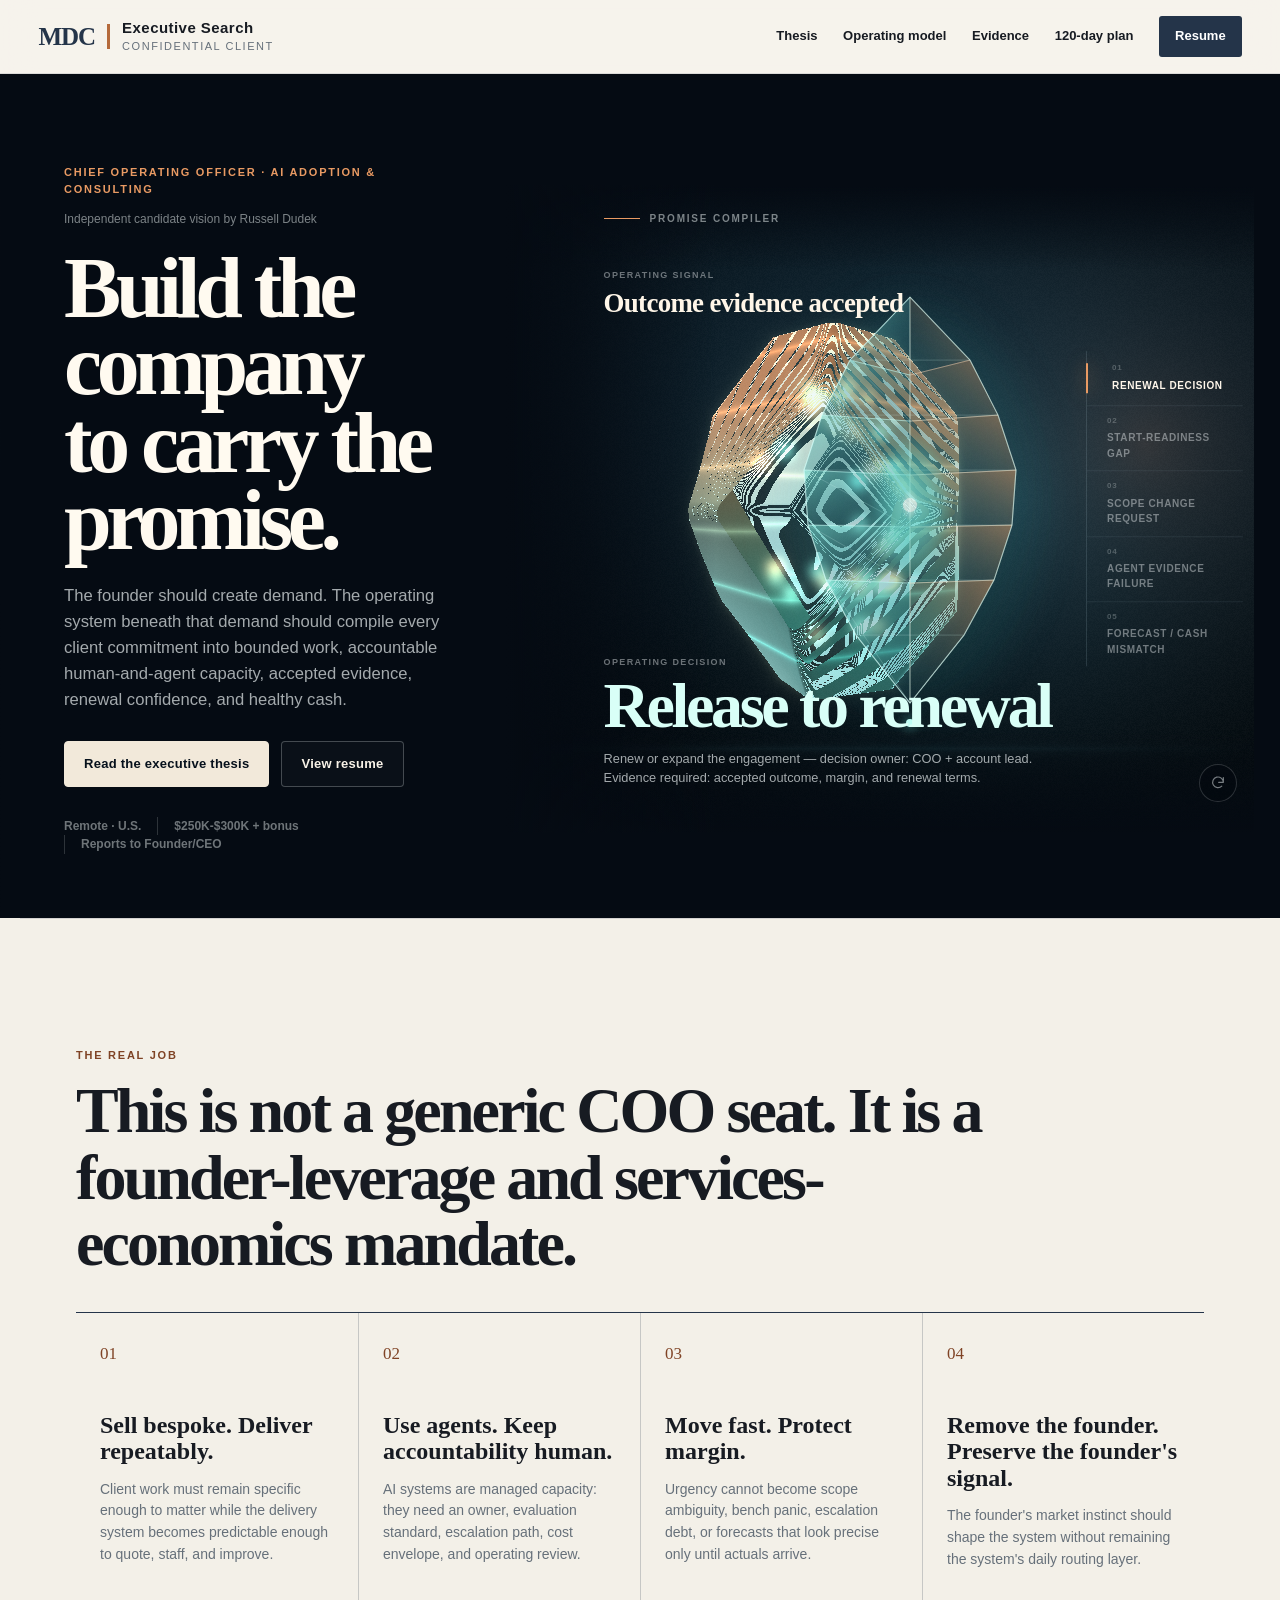
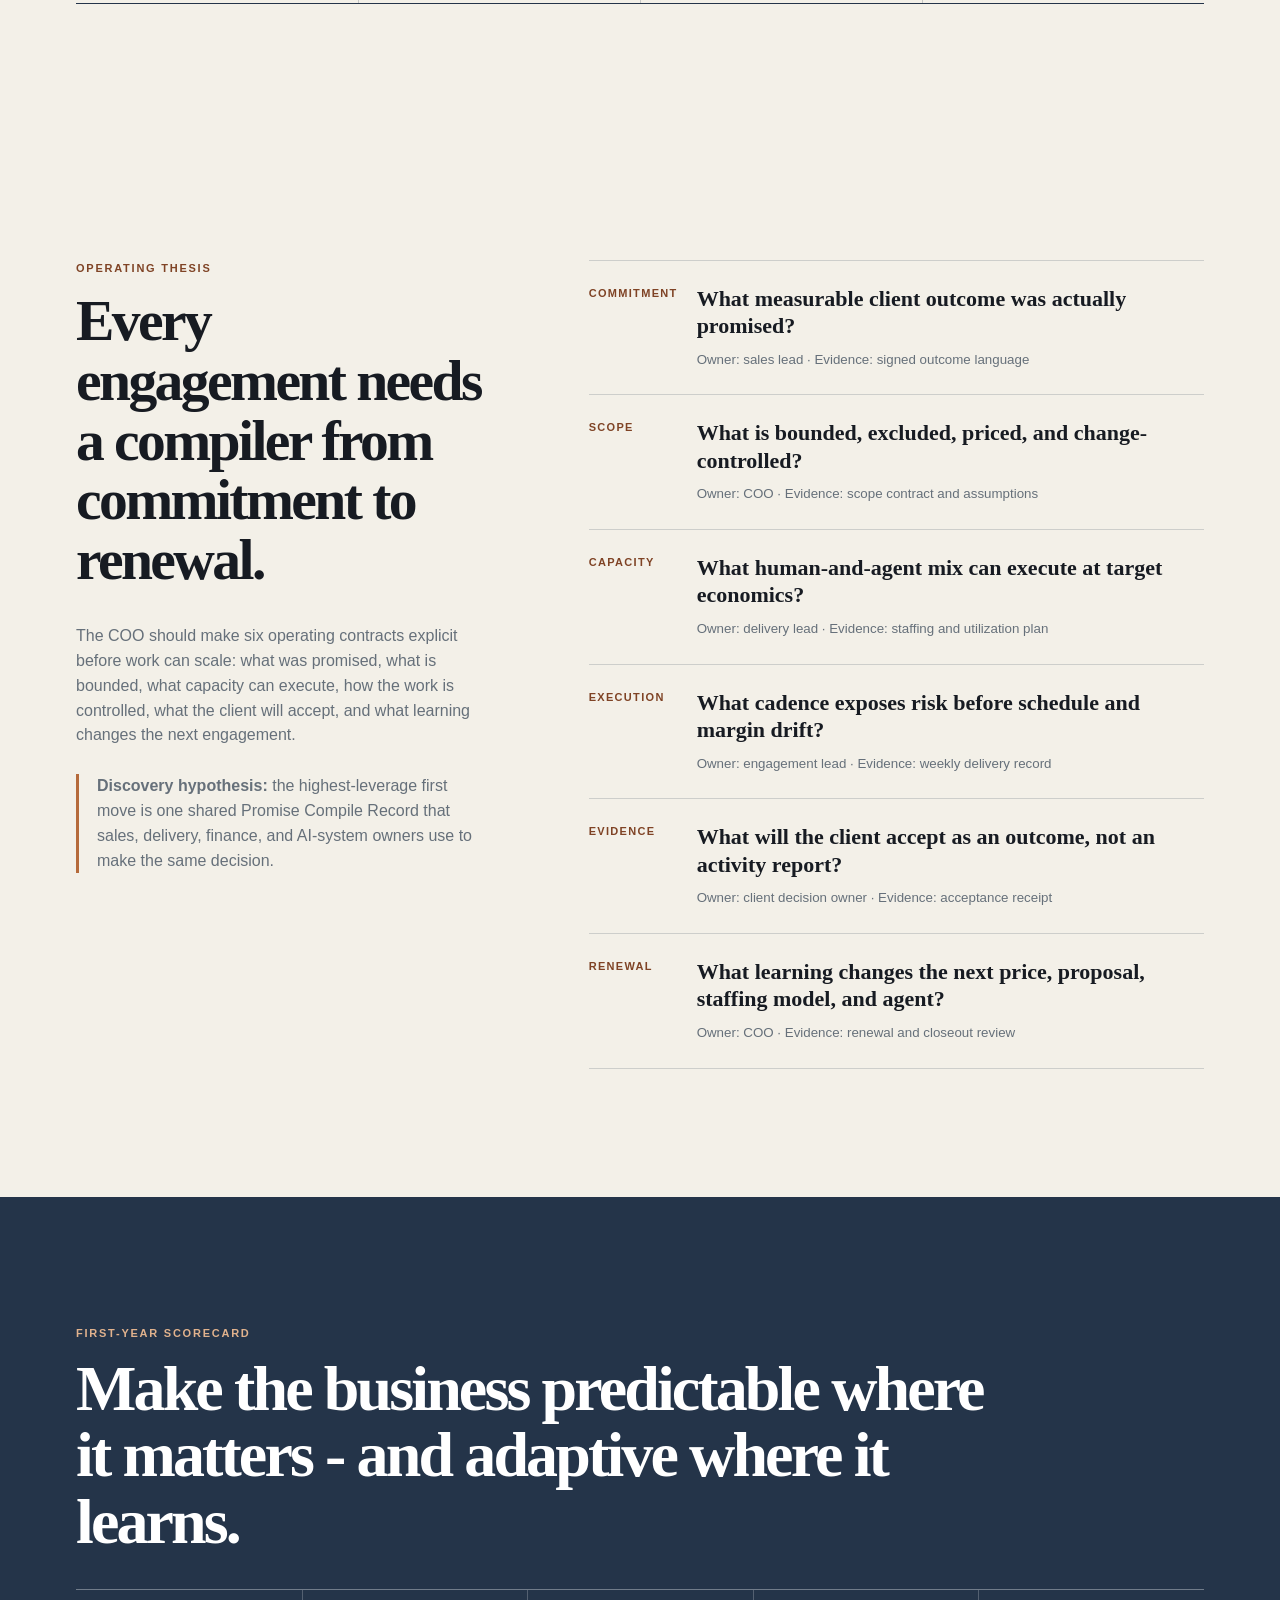
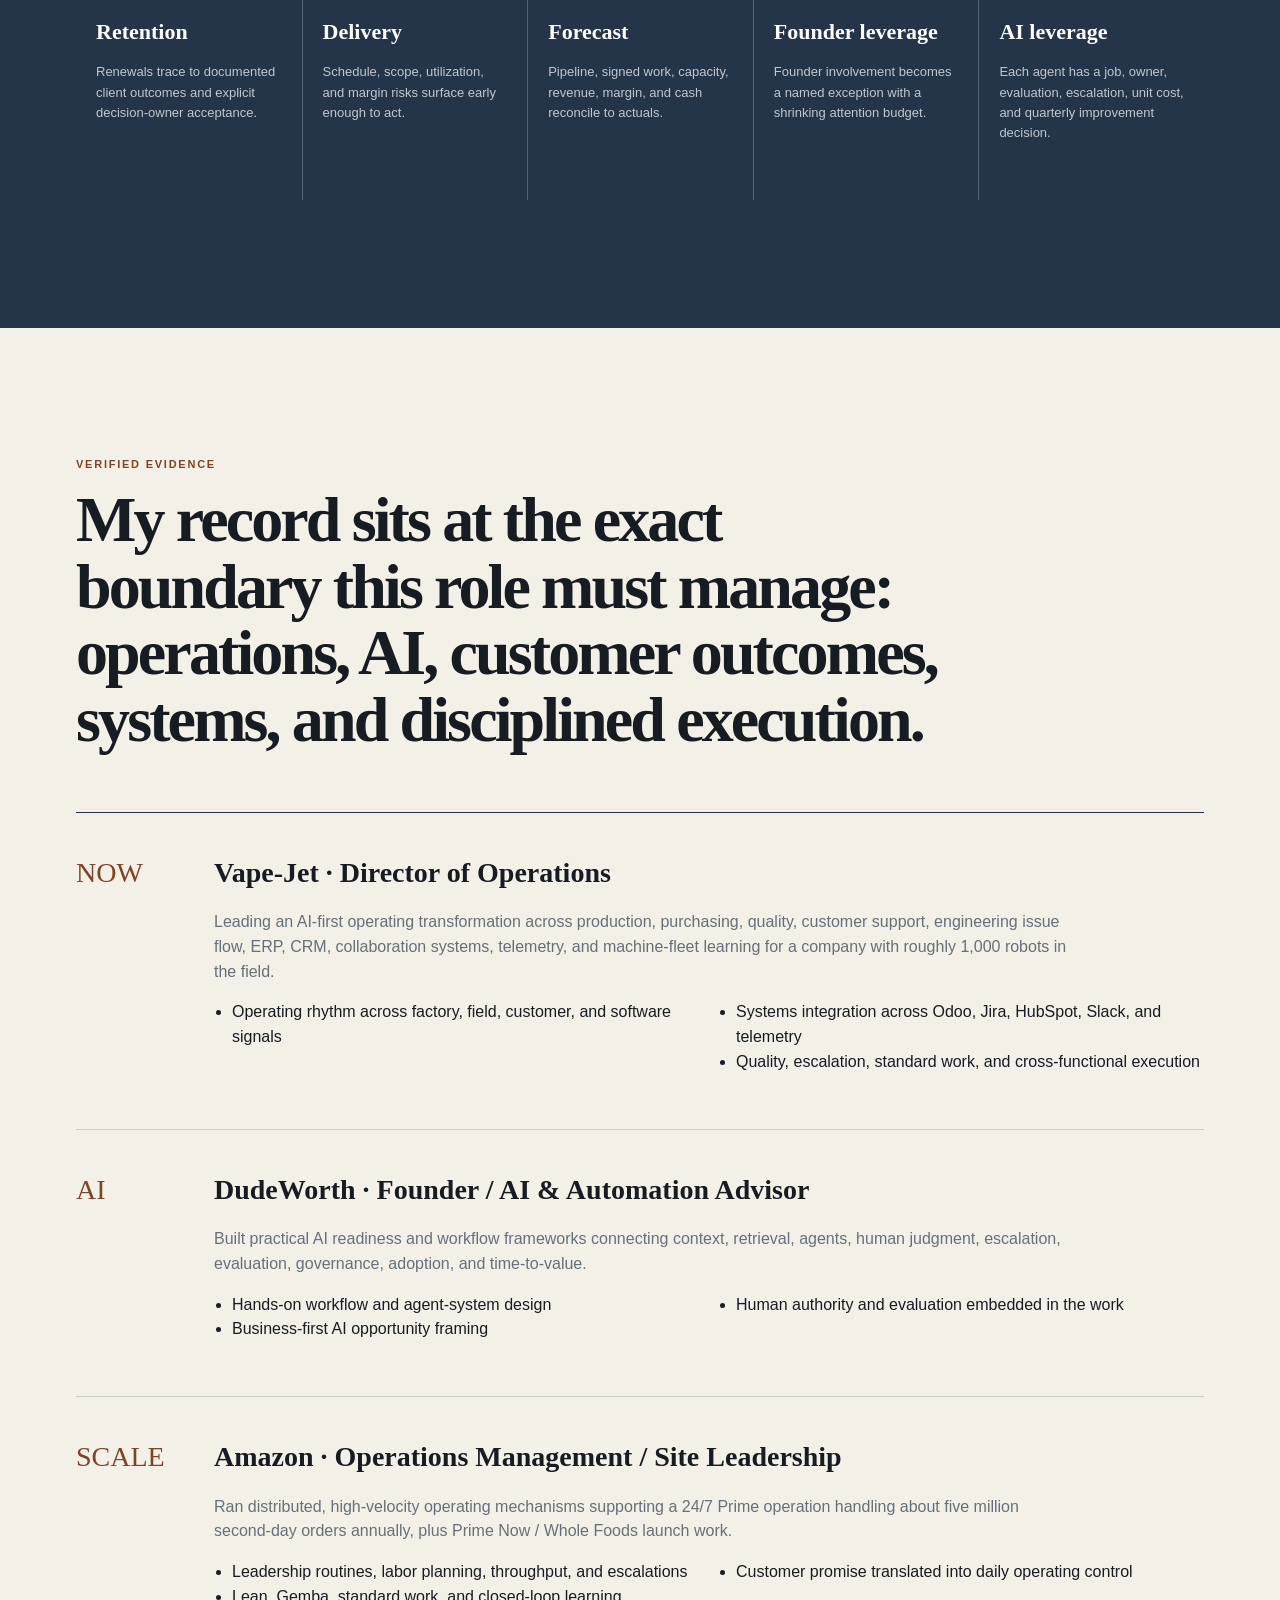
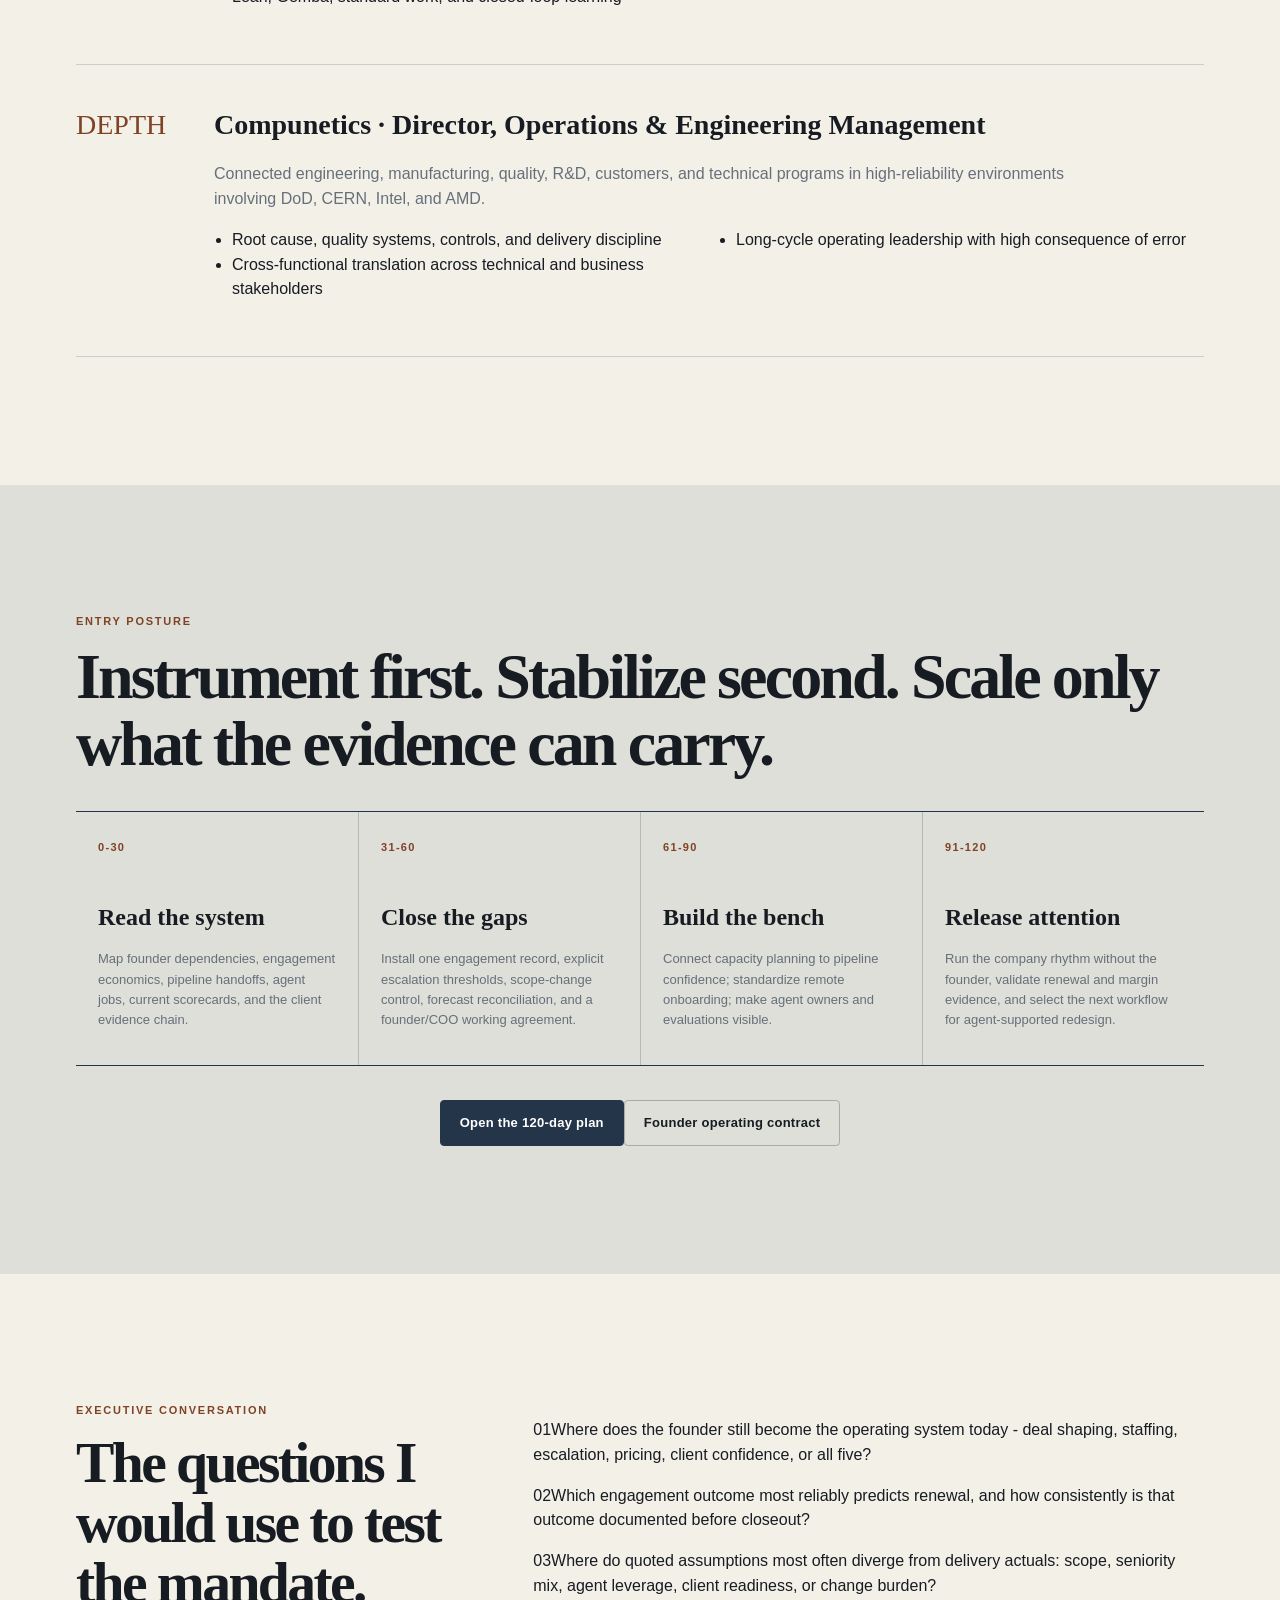
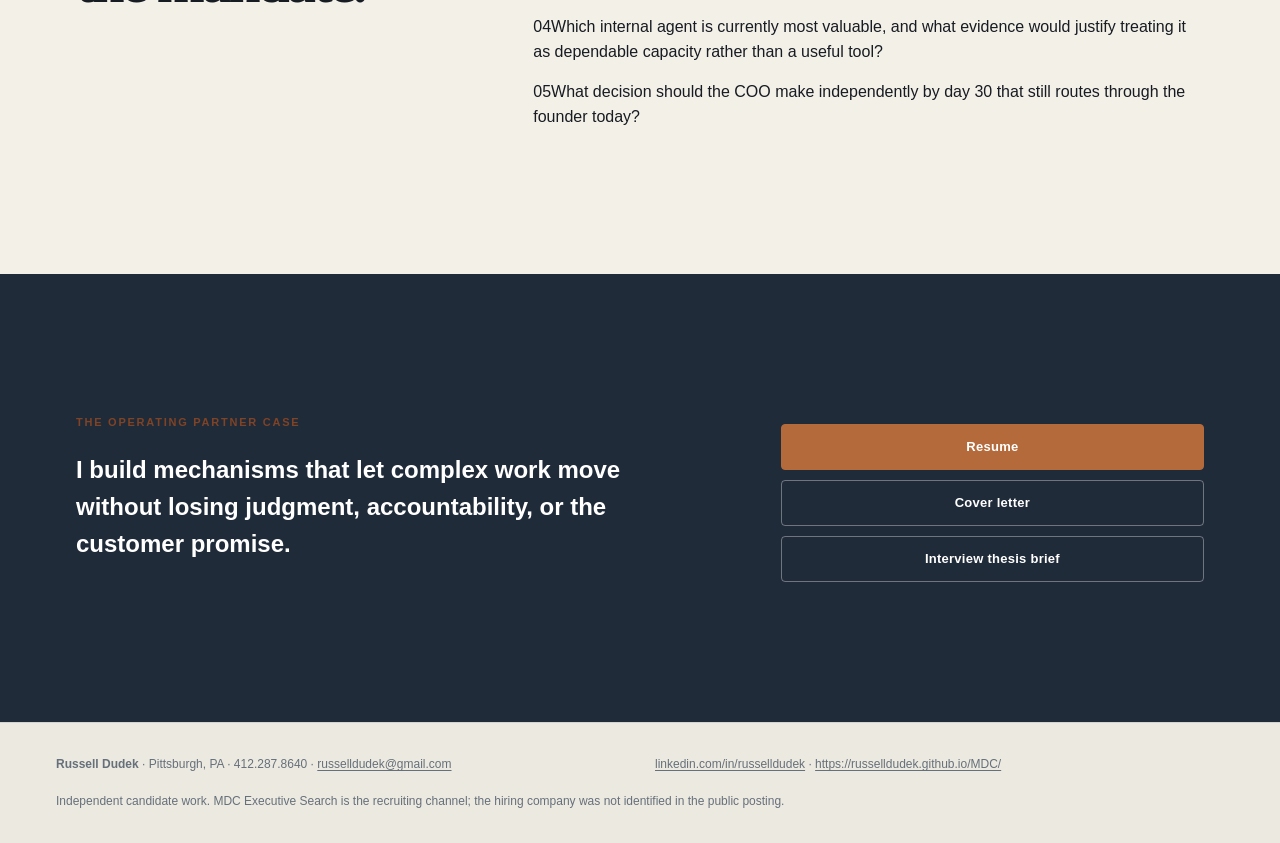
==== commit 0f3f1b11: "Fix Promise Compiler renderer and decision scenarios" ====
--- a/index.html
+++ b/index.html
@@ -35,19 +35,82 @@
 </div>
 <div aria-labelledby="compiler-title" class="compiler-visual">
 <canvas aria-label="GPU visualization of a client promise compiling into executable operating work" id="compiler-canvas"></canvas>
+<div class="compiler-semantic-object" aria-hidden="true">
+<svg viewBox="0 0 360 520" role="presentation">
+<defs>
+<linearGradient id="compilerFacetLeft" x1="0" y1="0" x2="1" y2="1">
+<stop offset="0" stop-color="#79e0d5" stop-opacity=".62"/>
+<stop offset="1" stop-color="#174455" stop-opacity=".18"/>
+</linearGradient>
+<linearGradient id="compilerFacetRight" x1="1" y1="0" x2="0" y2="1">
+<stop offset="0" stop-color="#f0a065" stop-opacity=".48"/>
+<stop offset="1" stop-color="#18485a" stop-opacity=".14"/>
+</linearGradient>
+<radialGradient id="compilerCore" cx="50%" cy="50%" r="50%">
+<stop offset="0" stop-color="#effffb" stop-opacity=".95"/>
+<stop offset=".22" stop-color="#65d6ca" stop-opacity=".70"/>
+<stop offset="1" stop-color="#65d6ca" stop-opacity="0"/>
+</radialGradient>
+<filter id="compilerGlow" x="-80%" y="-80%" width="260%" height="260%">
+<feGaussianBlur stdDeviation="8" result="blur"/>
+<feMerge><feMergeNode in="blur"/><feMergeNode in="SourceGraphic"/></feMerge>
+</filter>
+</defs>
+<ellipse class="artifact-aura" cx="180" cy="263" rx="132" ry="202"/>
+<g class="contract-layer layer-commitment">
+<path class="facet-left" d="M180 52 L120 115 L180 130 Z"/>
+<path class="facet-right" d="M180 52 L240 115 L180 130 Z"/>
+</g>
+<g class="contract-layer layer-scope">
+<path class="facet-left" d="M120 115 L180 130 L180 176 L92 170 Z"/>
+<path class="facet-right" d="M180 130 L240 115 L268 170 L180 176 Z"/>
+</g>
+<g class="contract-layer layer-capacity">
+<path class="facet-left" d="M92 170 L180 176 L180 230 L74 225 Z"/>
+<path class="facet-right" d="M180 176 L268 170 L286 225 L180 230 Z"/>
+</g>
+<g class="contract-layer layer-execution">
+<path class="facet-left" d="M74 225 L180 230 L180 282 L78 280 Z"/>
+<path class="facet-right" d="M180 230 L286 225 L282 280 L180 282 Z"/>
+</g>
+<g class="contract-layer layer-evidence">
+<path class="facet-left" d="M78 280 L180 282 L180 338 L96 335 Z"/>
+<path class="facet-right" d="M180 282 L282 280 L264 335 L180 338 Z"/>
+</g>
+<g class="contract-layer layer-renewal">
+<path class="facet-left" d="M96 335 L180 338 L180 458 L126 390 Z"/>
+<path class="facet-right" d="M180 338 L264 335 L234 390 L180 458 Z"/>
+</g>
+<g class="artifact-wireframe">
+<path d="M180 52 L120 115 L92 170 L74 225 L78 280 L96 335 L126 390 L180 458 L234 390 L264 335 L282 280 L286 225 L268 170 L240 115 Z"/>
+<path d="M180 52 L180 458"/>
+<path d="M120 115 L240 115 M92 170 L268 170 M74 225 L286 225 M78 280 L282 280 M96 335 L264 335 M126 390 L234 390"/>
+<path d="M120 115 L180 176 L268 170 M92 170 L180 230 L286 225 M74 225 L180 282 L282 280 M78 280 L180 338 L264 335 M96 335 L180 458 L234 390"/>
+</g>
+<g class="artifact-core" filter="url(#compilerGlow)">
+<ellipse cx="180" cy="260" rx="42" ry="72" fill="url(#compilerCore)"/>
+<circle cx="180" cy="260" r="7"/>
+</g>
+<g class="fault-mark fault-start"><path d="M218 119 L262 91 L276 132 L237 151 Z"/></g>
+<g class="fault-mark fault-scope"><path d="M180 130 L166 198 L188 250 L171 322 L184 390"/></g>
+<g class="fault-mark fault-agent"><circle cx="180" cy="260" r="58"/><circle cx="180" cy="260" r="78"/></g>
+<g class="fault-mark fault-forecast"><path d="M103 188 L273 170 M82 246 L289 224 M91 304 L274 282 M111 358 L246 335"/></g>
+<circle class="artifact-seal" cx="180" cy="478" r="4"/>
+</svg>
+</div>
 <div class="compiler-label" id="compiler-title">Promise Compiler</div>
-<div class="compiler-input"><span>Raw commitment</span><strong id="compiler-input">Measured outcome accepted</strong></div>
+<div class="compiler-input"><span>Operating signal</span><strong id="compiler-input">Measured outcome accepted</strong></div>
 <div aria-live="polite" class="compiler-output">
-<span class="compile-kicker">Compile result</span>
+<span class="compile-kicker">Operating decision</span>
 <strong id="compile-status">Executable</strong>
 <p id="compiler-verdict">Release founder attention — decision owner: COO / engagement lead. Evidence required: outcome, margin, and renewal record.</p>
 </div>
 <div aria-label="Promise compilation scenarios" class="compiler-controls" role="tablist">
-<button aria-selected="true" data-compiler-scenario="baseline" role="tab" type="button"><span>01</span>Renewal ready</button>
-<button aria-selected="false" data-compiler-scenario="new-logo" role="tab" type="button"><span>02</span>New logo won</button>
-<button aria-selected="false" data-compiler-scenario="scope" role="tab" type="button"><span>03</span>Scope change</button>
-<button aria-selected="false" data-compiler-scenario="agent" role="tab" type="button"><span>04</span>Agent drift</button>
-<button aria-selected="false" data-compiler-scenario="forecast" role="tab" type="button"><span>05</span>Forecast miss</button>
+<button aria-selected="true" data-compiler-scenario="baseline" role="tab" type="button"><span>01</span>Renewal decision</button>
+<button aria-selected="false" data-compiler-scenario="start-readiness" role="tab" type="button"><span>02</span>Start-readiness gap</button>
+<button aria-selected="false" data-compiler-scenario="scope" role="tab" type="button"><span>03</span>Scope change request</button>
+<button aria-selected="false" data-compiler-scenario="agent" role="tab" type="button"><span>04</span>Agent evidence failure</button>
+<button aria-selected="false" data-compiler-scenario="forecast" role="tab" type="button"><span>05</span>Forecast / cash mismatch</button>
 </div>
 <button aria-label="Replay promise compilation" id="replay-compiler" type="button">
 <svg aria-hidden="true" viewbox="0 0 24 24"><path d="M20 11a8 8 0 1 0-2.34 5.66M20 4v7h-7" fill="none" stroke="currentColor" stroke-linecap="round" stroke-linejoin="round" stroke-width="1.8"></path></svg>
--- a/promise-compiler.css
+++ b/promise-compiler.css
@@ -228,10 +228,97 @@
 #replay-compiler svg { width: 16px; height: 16px; }
 
 .promise-compiler[data-state="baseline"] #compile-status { color: #d9fff7; }
-.promise-compiler[data-state="new-logo"] #compile-status { color: #ffe0a0; }
+.promise-compiler[data-state="start-readiness"] #compile-status { color: #ffe0a0; }
 .promise-compiler[data-state="scope"] #compile-status { color: #ffc08a; }
 .promise-compiler[data-state="agent"] #compile-status,
 .promise-compiler[data-state="forecast"] #compile-status { color: #ff8d83; }
+
+
+.compiler-semantic-object {
+  position: absolute;
+  z-index: 4;
+  left: 54%;
+  top: 50%;
+  width: clamp(220px, 31vw, 360px);
+  aspect-ratio: 360 / 520;
+  transform: translate(-50%, -50%);
+  pointer-events: none;
+  filter: drop-shadow(0 0 34px rgba(73, 210, 196, .16));
+}
+.compiler-semantic-object svg { width: 100%; height: 100%; overflow: visible; }
+.compiler-semantic-object .artifact-aura {
+  fill: rgba(52, 179, 172, .08);
+  filter: blur(20px);
+  transition: fill .55s ease, opacity .55s ease;
+}
+.compiler-semantic-object .contract-layer,
+.compiler-semantic-object .facet-left,
+.compiler-semantic-object .facet-right,
+.compiler-semantic-object .artifact-core,
+.compiler-semantic-object .artifact-wireframe,
+.compiler-semantic-object .fault-mark {
+  transform-box: fill-box;
+  transform-origin: center;
+  transition: transform .72s cubic-bezier(.2,.75,.2,1), opacity .5s ease, fill .5s ease, stroke .5s ease, filter .5s ease;
+}
+.compiler-semantic-object .facet-left { fill: url(#compilerFacetLeft); stroke: rgba(201, 255, 248, .38); stroke-width: 1; }
+.compiler-semantic-object .facet-right { fill: url(#compilerFacetRight); stroke: rgba(255, 218, 184, .30); stroke-width: 1; }
+.compiler-semantic-object .artifact-wireframe { fill: none; stroke: rgba(216, 255, 250, .58); stroke-width: 1.15; }
+.compiler-semantic-object .artifact-wireframe path:not(:first-child) { stroke: rgba(196, 238, 237, .27); stroke-width: .8; }
+.compiler-semantic-object .artifact-core circle { fill: #eafffa; }
+.compiler-semantic-object .artifact-core { opacity: .78; }
+.compiler-semantic-object .artifact-seal { fill: #bffef5; filter: drop-shadow(0 0 6px rgba(114, 231, 219, .9)); }
+.compiler-semantic-object .fault-mark { opacity: 0; fill: none; stroke: #ff8d83; stroke-width: 2; }
+.compiler-semantic-object .fault-start { fill: rgba(255, 190, 91, .26); stroke: #ffc56d; }
+.compiler-semantic-object .fault-agent circle:first-child { stroke-width: 2.2; }
+.compiler-semantic-object .fault-agent circle:last-child { stroke-width: 1; stroke-dasharray: 4 8; }
+
+.promise-compiler[data-motion="running"] .compiler-semantic-object { filter: drop-shadow(0 0 46px rgba(73, 210, 196, .28)); }
+.promise-compiler[data-motion="running"] .compiler-semantic-object .contract-layer { animation: compiler-resolve 1.15s cubic-bezier(.2,.7,.25,1) both; }
+.promise-compiler[data-motion="running"] .compiler-semantic-object .layer-scope { animation-delay: .05s; }
+.promise-compiler[data-motion="running"] .compiler-semantic-object .layer-capacity { animation-delay: .10s; }
+.promise-compiler[data-motion="running"] .compiler-semantic-object .layer-execution { animation-delay: .15s; }
+.promise-compiler[data-motion="running"] .compiler-semantic-object .layer-evidence { animation-delay: .20s; }
+.promise-compiler[data-motion="running"] .compiler-semantic-object .layer-renewal { animation-delay: .25s; }
+
+.promise-compiler[data-state="start-readiness"] .layer-scope { transform: translate(18px, -12px) rotate(3deg); }
+.promise-compiler[data-state="start-readiness"] .layer-capacity { transform: translate(-14px, 10px) rotate(-2deg); opacity: .72; }
+.promise-compiler[data-state="start-readiness"] .fault-start { opacity: 1; transform: translate(4px, -5px); }
+.promise-compiler[data-state="start-readiness"] .artifact-aura { fill: rgba(233, 166, 72, .10); }
+
+.promise-compiler[data-state="scope"] .layer-scope .facet-left { transform: translateX(-17px); }
+.promise-compiler[data-state="scope"] .layer-scope .facet-right { transform: translateX(17px); }
+.promise-compiler[data-state="scope"] .layer-capacity .facet-left { transform: translateX(-9px); }
+.promise-compiler[data-state="scope"] .layer-capacity .facet-right { transform: translateX(9px); }
+.promise-compiler[data-state="scope"] .fault-scope { opacity: 1; filter: drop-shadow(0 0 9px rgba(255, 113, 90, .9)); }
+.promise-compiler[data-state="scope"] .artifact-aura { fill: rgba(226, 111, 64, .11); }
+
+.promise-compiler[data-state="agent"] .layer-execution,
+.promise-compiler[data-state="agent"] .layer-evidence { opacity: .52; filter: saturate(.45); }
+.promise-compiler[data-state="agent"] .artifact-core { opacity: 1; filter: drop-shadow(0 0 20px rgba(255, 88, 75, .9)); }
+.promise-compiler[data-state="agent"] .artifact-core ellipse { fill: rgba(255, 74, 63, .72); }
+.promise-compiler[data-state="agent"] .artifact-core circle { fill: #fff1ec; }
+.promise-compiler[data-state="agent"] .fault-agent { opacity: .85; stroke: #ff675d; animation: compiler-core-fault 1.4s ease-in-out infinite; }
+.promise-compiler[data-state="agent"] .artifact-aura { fill: rgba(225, 64, 55, .12); }
+
+.promise-compiler[data-state="forecast"] .layer-commitment { transform: translateX(-10px); }
+.promise-compiler[data-state="forecast"] .layer-scope { transform: translateX(17px); }
+.promise-compiler[data-state="forecast"] .layer-capacity { transform: translateX(-23px); }
+.promise-compiler[data-state="forecast"] .layer-execution { transform: translateX(20px); }
+.promise-compiler[data-state="forecast"] .layer-evidence { transform: translateX(-14px); }
+.promise-compiler[data-state="forecast"] .layer-renewal { transform: translateX(9px); }
+.promise-compiler[data-state="forecast"] .fault-forecast { opacity: .78; stroke: #ff6b5f; filter: drop-shadow(0 0 8px rgba(255, 80, 67, .7)); }
+.promise-compiler[data-state="forecast"] .artifact-aura { fill: rgba(225, 64, 55, .12); }
+
+@keyframes compiler-resolve {
+  0% { opacity: .18; transform: translate3d(-24px, 15px, 0) scale(.94) rotate(-1deg); }
+  55% { opacity: .88; }
+  100% { opacity: 1; }
+}
+@keyframes compiler-core-fault {
+  0%, 100% { transform: scale(.94); opacity: .45; }
+  50% { transform: scale(1.05); opacity: 1; }
+}
 
 .compiler-contracts { list-style: none; margin: 0; padding: 0; counter-reset: compiler; }
 .compiler-contracts li { display: grid; grid-template-columns: 86px 1fr; gap: 10px 22px; padding: 24px 0; border-top: 1px solid rgba(36,52,73,.18); }
@@ -248,6 +335,7 @@
   .compiler-input { top: 15%; left: 8%; }
   .compiler-label { left: 8%; }
   .compiler-output { left: 8%; right: 18%; bottom: 8%; }
+  .compiler-semantic-object { left: 55%; width: clamp(230px, 34vw, 340px); }
   .compiler-controls { top: auto; right: 5%; bottom: 19%; width: 190px; }
 }
 
@@ -270,4 +358,39 @@
   .compiler-controls button::before { left: 10px; right: 10px; top: -1px; bottom: auto; width: auto; height: 2px; }
   .compiler-controls button:hover,
   .compiler-controls button:focus-visible,
-  .compiler-controls buttom�m�ɥ��͕���ѕ����Ք�t������������������쁉����ɽչ��ɝ�����԰��԰��԰���Ԥ��(����������ȵ�����Ё쁱����ܔ�ɥ�����Ȕ쁉��ѽ������(���ɕ���䵍������ȁ�ɥ����Ԕ쁉��ѽ�������)�()����������ݥ�Ѡ�����ँ�(����ɽ��͔��������ȁ�������������������������(����ɽ��͔����������酙ѕȁ쁉����ɽչ�聱����ȵ�Ʌ����Р��������ɝ���԰�İ�䰸�र�ɝ���԰�İ�䰸�ؤ��Д��ɝ���԰�İ�䰸�Ԥ��Ԕ��������̀�������(����ɽ��͔��������ȁ�ā쁵�ɝ���ѽ������쁙��еͥ�聍��������ఀ�и��ܰ�����쁱����������耸����(����ɽ��͔��������Ȁ������쁙��еͥ������쁱�����������ĸ���(����ɽ��͔��������Ȁ���ɼ���ѥ��́쁵�ɝ���ѽ��������(����ɽ��͔��������Ȁ��Ѹ�쁵�����������������������������쁙��еͥ��������(����ɽ��͔��������Ȁ�ɽ�������́쁑������聹�����(����������ȵ٥�Յ��쁡�����������쁵���������������쁵�ɝ��耴�������������(����������ȵ٥�Յ��鉕��ɔ�쁉����ɽչ�聱����ȵ�Ʌ����Р��������������̀�����Ʌ����ɕ�Ѐ�Ԕ���Ʌ����ɕ�Ѐ�����������̀�������(����������ȵ�������ѽ��Ԕ쁱����ܔ쁙��еͥ�������(����������ȵ������鉕��ɔ��ݥ�Ѡ�������(����������ȵ����Ё�ѽ���̔쁱����ܔ쁵��ݥ�Ѡ��������(����������ȵ����Ё��ɽ���쁙��еͥ��������(����������ȵ�����Ё쁱����ܔ�ɥ����ܔ쁉��ѽ���Ȕ��(������������х��́쁙��еͥ�聍��������ఀ�����ܰ�������(����������ȵٕɑ��Ё쁙��еͥ������쁱�����������ĸ����(���ɕ���䵍������ȁ�ɥ����Ԕ쁉��ѽ���̔�ݥ�Ѡ�����쁡������������(����������ȵ����ɽ�́쁱����Д�ɥ����Д쁉��ѽ��Ȕ쁝ɥ��ѕ����є����յ���ɕ���Р̰�řȤ��(����������ȵ����ɽ�́���ѽ��쁵��������������쁙��еͥ��ܸ�����(����������ȵ����ɽ�́���ѽ��Ѡ�������Ф����������ȵ����ɽ�́���ѽ��Ѡ�������Ԥ�쁉�ɑ�ȵѽ������ͽ����ɝ�����İ�����ܰ������(����������ȵ����ɽ�́���ѽ��Ѡ�������Ф�쁝ɥ�����յ��Ā�����(����������ȵ����ɽ�́���ѽ��Ѡ�������Ԥ�쁝ɥ�����յ��Ȁ�����(����������ȵ����Ʌ��́���쁝ɥ��ѕ����є����յ��������ř���)�()��������ɕ���̵ɕ�Ս�����ѥ���ɕ�Ս����(����ɽ��͔��������Ȁ�����ɽ��͔��������Ȁ��鉕��ɔ����ɽ��͔��������Ȁ��酙ѕȁ쁅����ѥ��聹����������х����Ʌ�ͥѥ�����Ʌѥ�������ŵ̀������х����)�(+  .compiler-controls button[aria-selected="true"] { padding-left: 7px; background: rgba(255,255,255,.025); }
+  .compiler-output { left: 7%; right: 12%; bottom: 19%; }
+  .compiler-semantic-object { left: 54%; top: 45%; width: clamp(210px, 38vw, 300px); }
+  #replay-compiler { right: 5%; bottom: 20%; }
+}
+
+@media (max-width: 620px) {
+  .promise-compiler { padding: 42px 18px 28px; }
+  .promise-compiler::after { background: linear-gradient(180deg, rgba(5,11,19,.98), rgba(5,11,19,.76) 34%, rgba(5,11,19,.05) 55%, #050b13 100%); }
+  .promise-compiler h1 { margin-top: 18px; font-size: clamp(50px, 14.6vw, 70px); line-height: .92; }
+  .promise-compiler .lede { font-size: 15px; line-height: 1.5; }
+  .promise-compiler .hero-actions { margin-top: 22px; }
+  .promise-compiler .btn { min-height: 42px; padding: 0 15px; font-size: 11px; }
+  .promise-compiler .role-facts { display: none; }
+  .compiler-visual { height: 430px; min-height: 430px; margin: -6px -18px 0; }
+  .compiler-visual::before { background: linear-gradient(180deg, #050b13 0%, transparent 15%, transparent 78%, #050b13 100%); }
+  .compiler-label { top: 5%; left: 7%; font-size: 8px; }
+  .compiler-label::before { width: 22px; }
+  .compiler-input { top: 13%; left: 7%; max-width: 235px; }
+  .compiler-input strong { font-size: 18px; }
+  .compiler-output { left: 7%; right: 7%; bottom: 22%; }
+  .compiler-semantic-object { left: 56%; top: 43%; width: min(58vw, 250px); }
+  #compile-status { font-size: clamp(34px, 10.5vw, 48px); }
+  #compiler-verdict { font-size: 11px; line-height: 1.45; }
+  #replay-compiler { right: 5%; bottom: 23%; width: 34px; height: 34px; }
+  .compiler-controls { left: 4%; right: 4%; bottom: 2%; grid-template-columns: repeat(3, 1fr); }
+  .compiler-controls button { min-height: 44px; font-size: 7.5px; }
+  .compiler-controls button:nth-child(4), .compiler-controls button:nth-child(5) { border-top: 1px solid rgba(161,189,197,.10); }
+  .compiler-controls button:nth-child(4) { grid-column: 1 / 2; }
+  .compiler-controls button:nth-child(5) { grid-column: 2 / 4; }
+  .compiler-contracts li { grid-template-columns: 68px 1fr; }
+}
+
+@media (prefers-reduced-motion: reduce) {
+  .promise-compiler *, .promise-compiler *::before, .promise-compiler *::after { animation: none !important; transition-duration: 0.001ms !important; }
+}
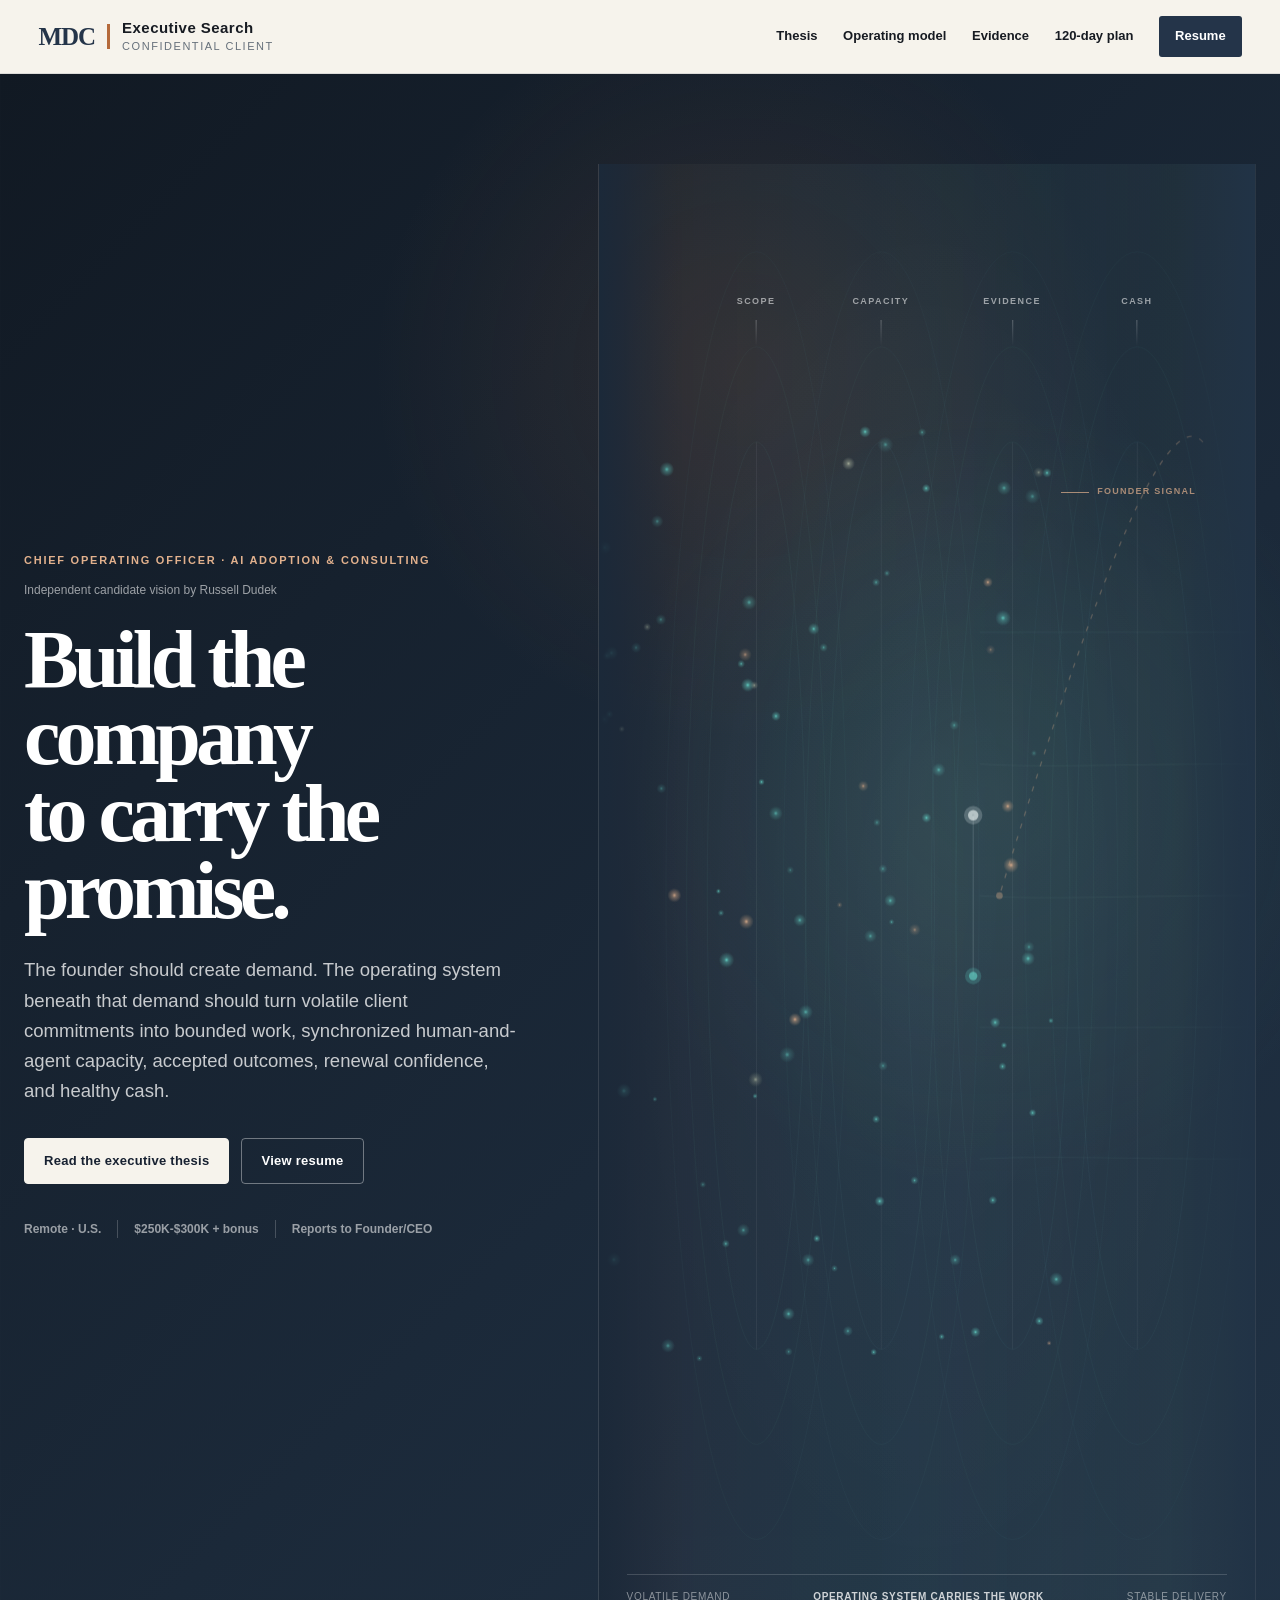
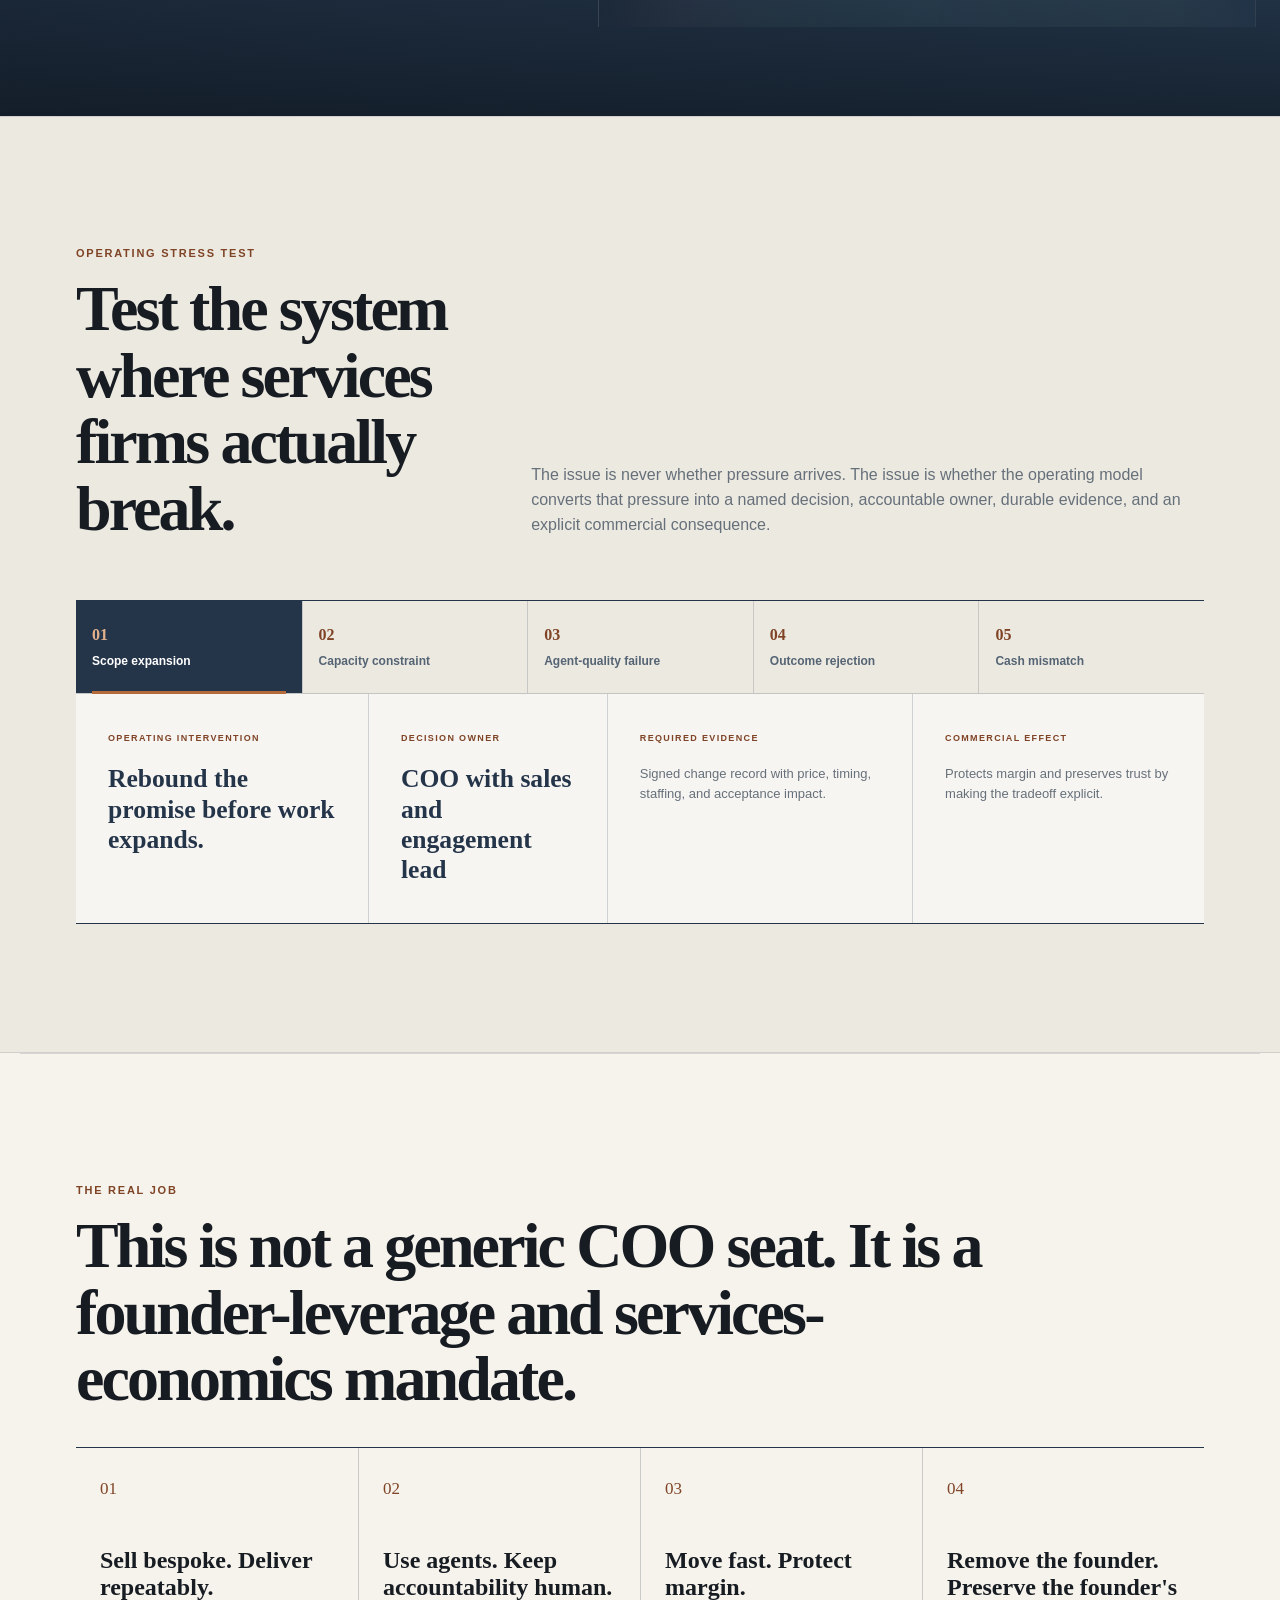
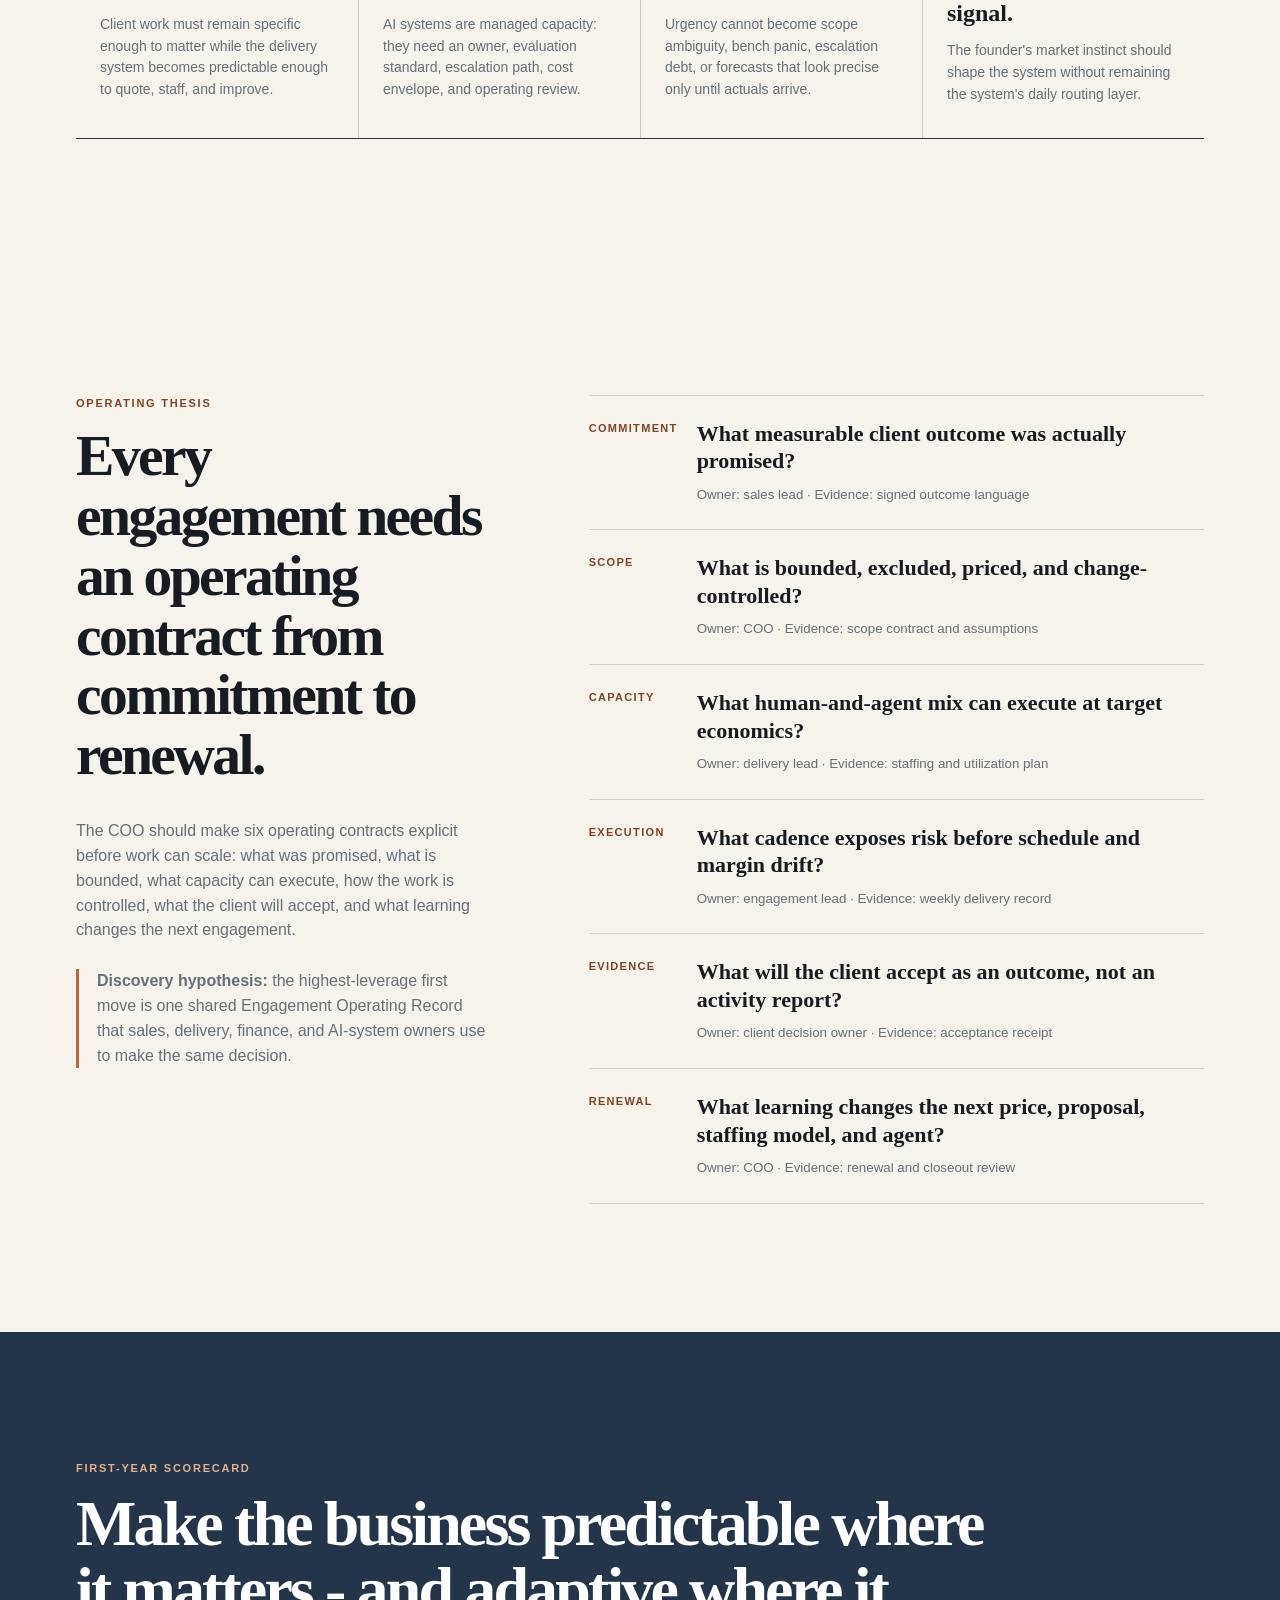
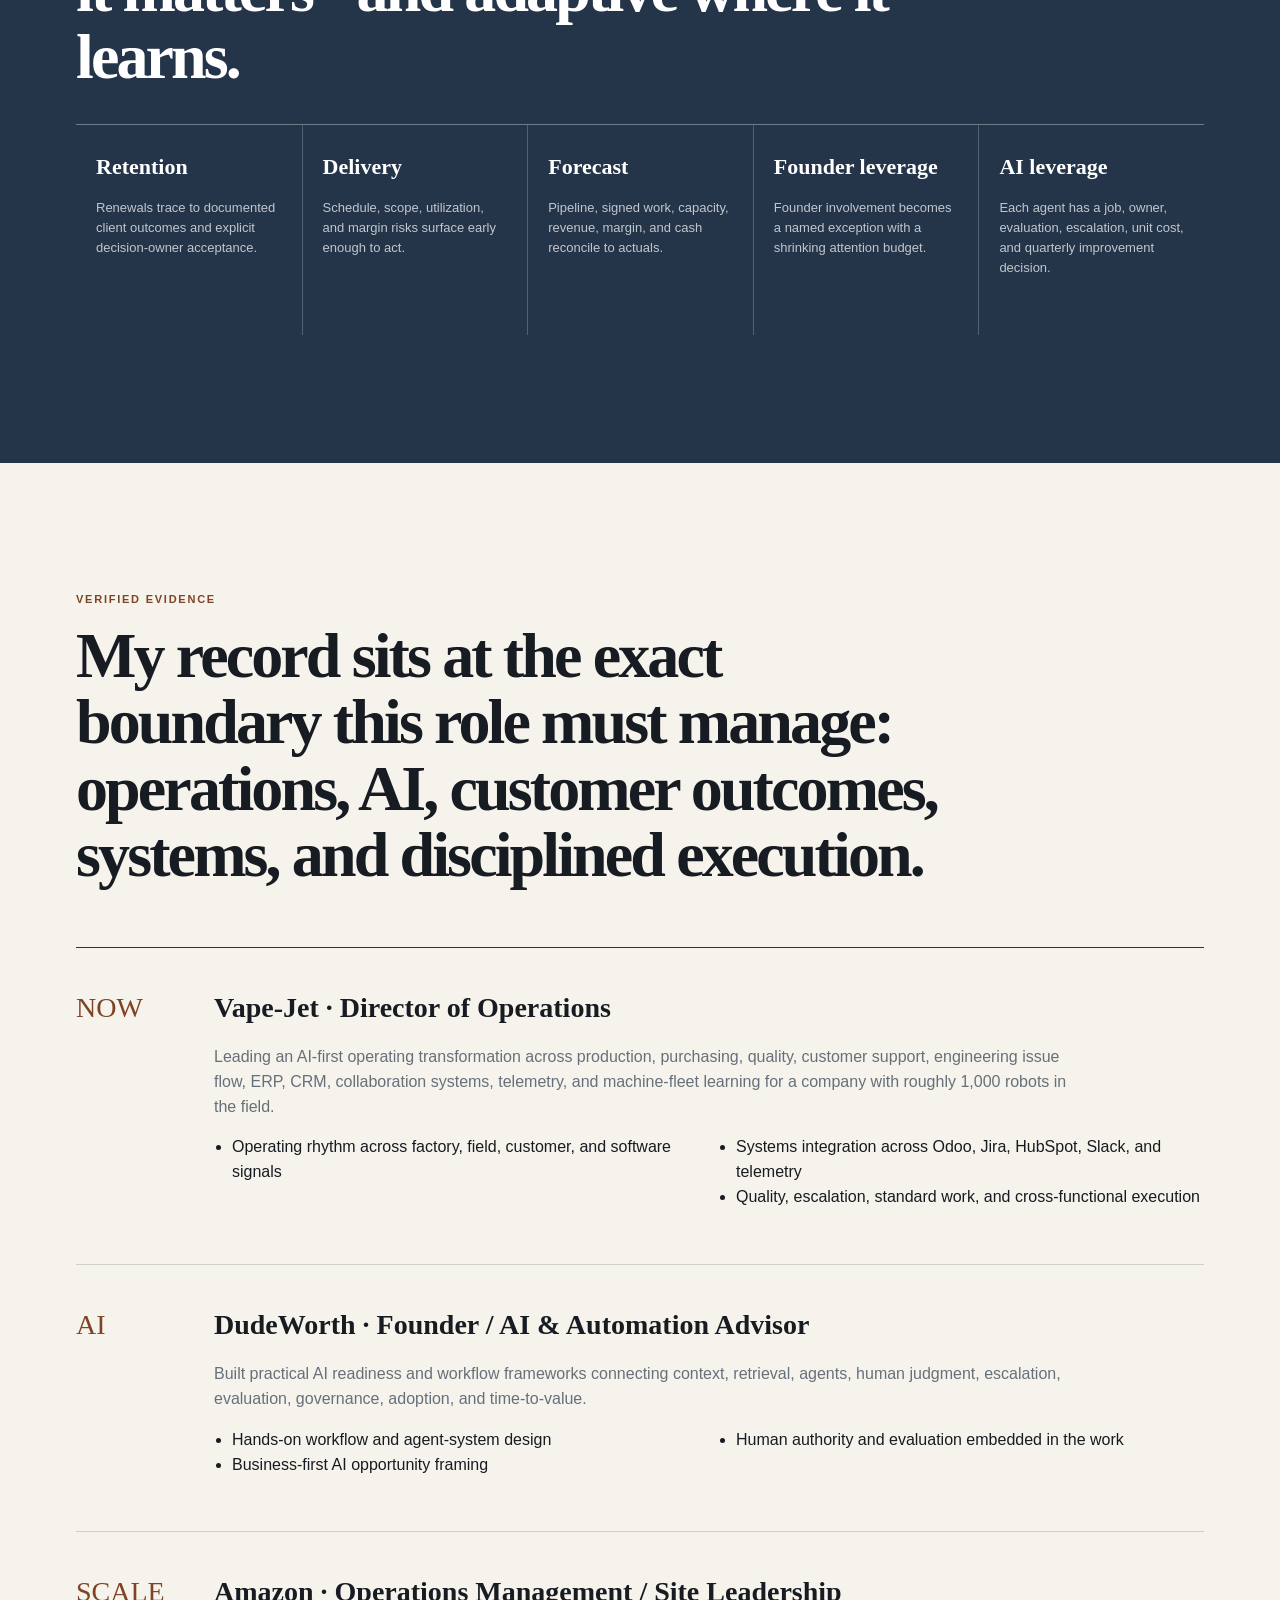
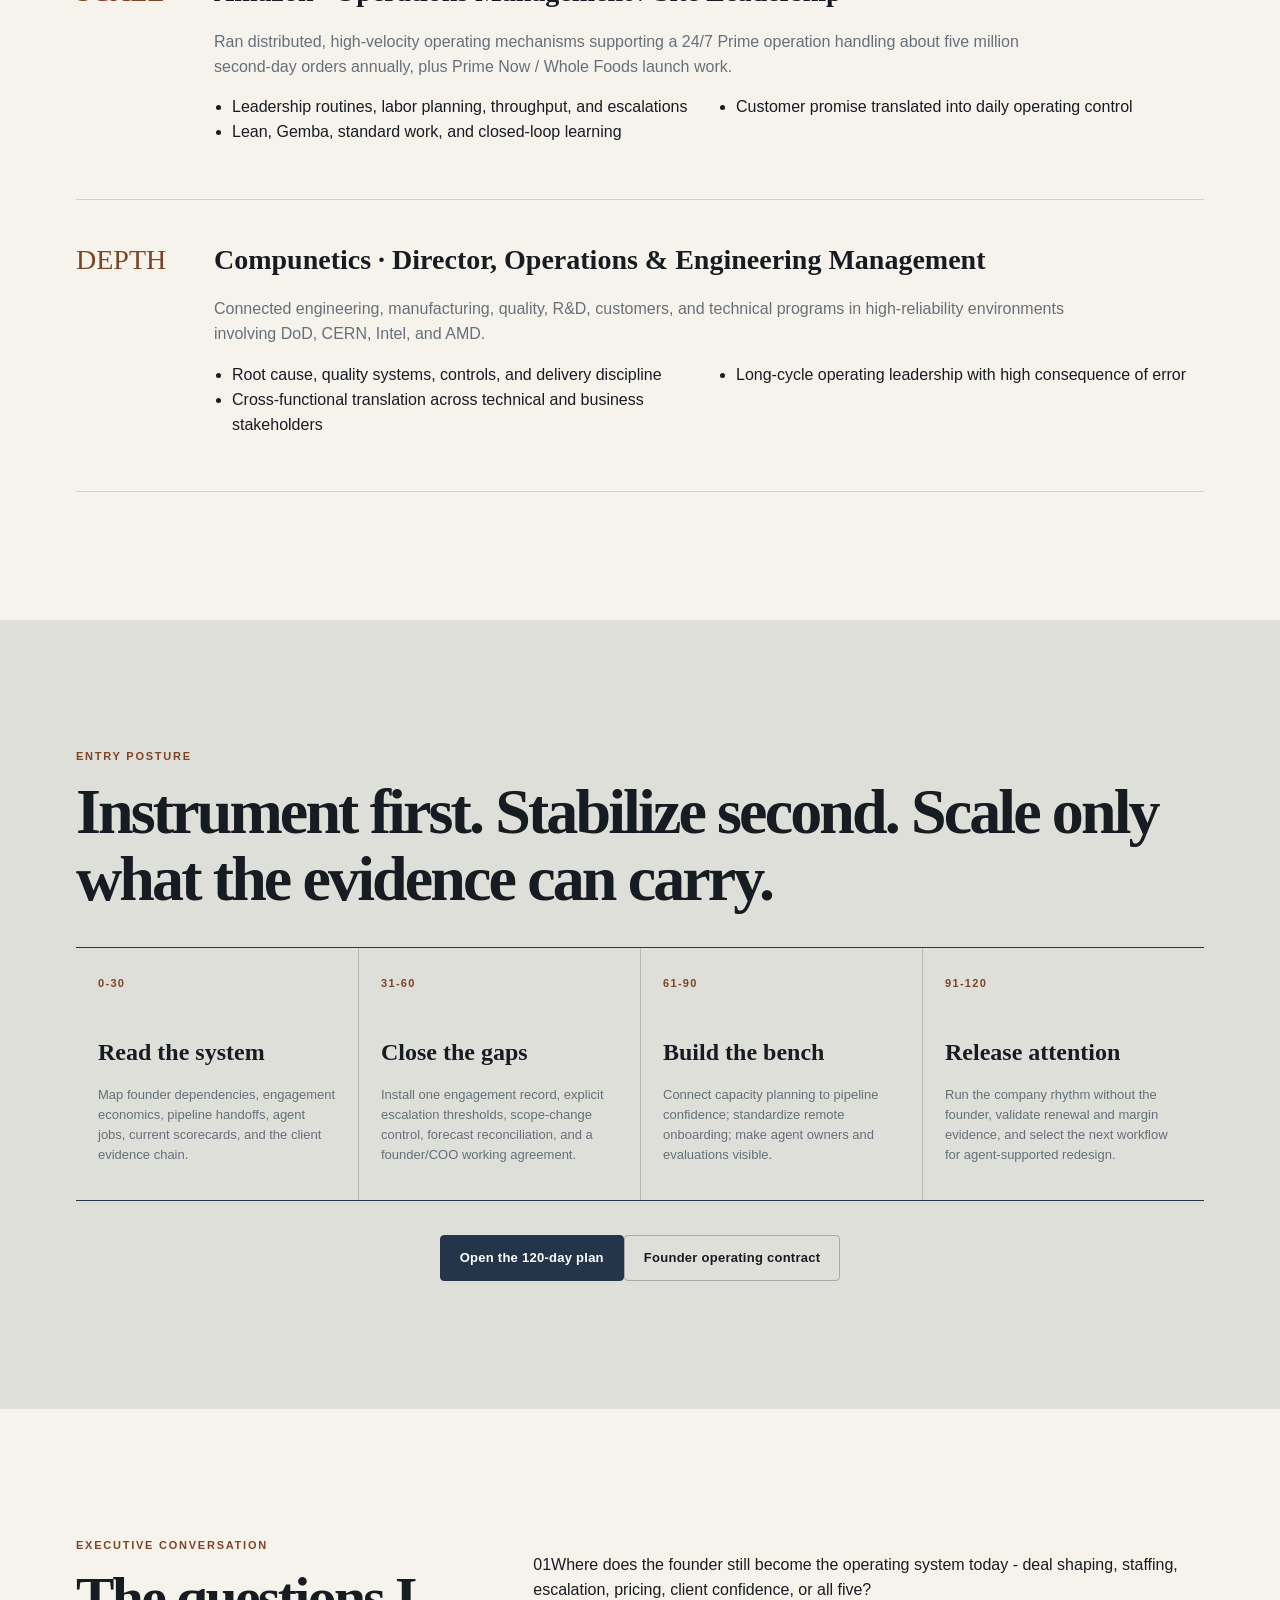
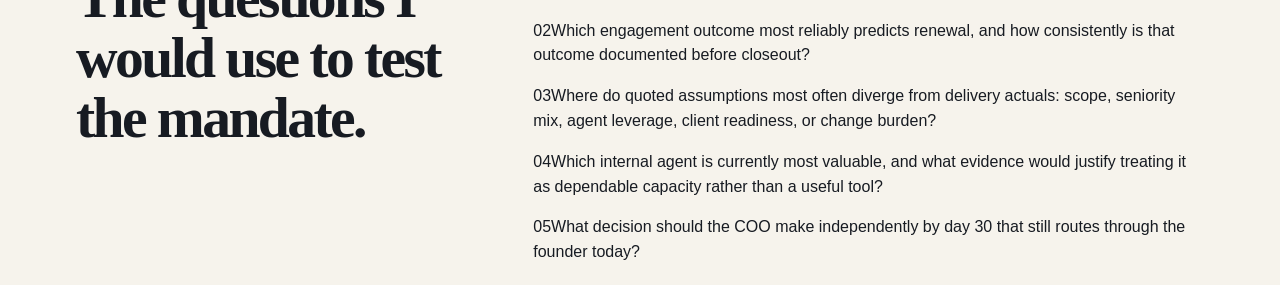
==== commit 2bd8a9e2: "Replace Promise Compiler with Operating Attractor Field" ====
--- a/index.html
+++ b/index.html
@@ -4,7 +4,7 @@
 <meta charset="utf-8"/><meta content="width=device-width, initial-scale=1" name="viewport"/>
 <title>Chief Operating Officer - AI Adoption | Russell Dudek</title>
 <meta content="Independent candidate vision by Russell Dudek for Chief Operating Officer - AI Adoption." name="description"/>
-<link href="brand-tokens.css" rel="stylesheet"/><link href="styles.css" rel="stylesheet"/><link href="promise-compiler.css" rel="stylesheet"/><script defer src="promise-compiler-core.js"></script><script defer src="promise-compiler-webgpu.js"></script><script defer src="promise-compiler-webgl.js"></script><script defer src="promise-compiler.js"></script><script defer src="app.js"></script></head><body class="home">
+<link href="brand-tokens.css" rel="stylesheet"/><link href="styles.css" rel="stylesheet"/><link href="operating-attractor.css" rel="stylesheet"/><script defer src="operating-attractor.js"></script><script defer src="app.js"></script></head><body class="home">
 <a class="skip-link" href="#main">Skip to content</a>
 <nav aria-label="Primary navigation" class="site-nav">
 <a aria-label="MDC Executive Search confidential client candidate vision" class="brand-lockup" href="index.html">
@@ -21,100 +21,50 @@
 </div>
 </nav>
 <main id="main">
-<section aria-label="Measured outcome accepted. Compile status: Executable." class="hero promise-compiler" data-motion="settled" data-state="baseline" id="promise-compiler">
-<div class="compiler-copy">
+<section aria-describedby="attractor-description" class="hero operating-attractor" data-settled="false" id="operating-attractor">
+<div class="attractor-copy">
 <div class="eyebrow">Chief Operating Officer · AI Adoption &amp; Consulting</div>
 <p class="independent">Independent candidate vision by Russell Dudek</p>
 <h1>Build the company<br/>to carry the promise.</h1>
-<p class="lede">The founder should create demand. The operating system beneath that demand should compile every client commitment into bounded work, accountable human-and-agent capacity, accepted evidence, renewal confidence, and healthy cash.</p>
+<p class="lede">The founder should create demand. The operating system beneath that demand should turn volatile client commitments into bounded work, synchronized human-and-agent capacity, accepted outcomes, renewal confidence, and healthy cash.</p>
 <div class="hero-actions">
 <a class="btn primary" href="interview-brief.html">Read the executive thesis</a>
 <a class="btn" href="resume.html">View resume</a>
 </div>
 <div aria-label="Role facts" class="role-facts"><span>Remote · U.S.</span><span>$250K-$300K + bonus</span><span>Reports to Founder/CEO</span></div>
 </div>
-<div aria-labelledby="compiler-title" class="compiler-visual">
-<canvas aria-label="GPU visualization of a client promise compiling into executable operating work" id="compiler-canvas"></canvas>
-<div class="compiler-semantic-object" aria-hidden="true">
-<svg viewBox="0 0 360 520" role="presentation">
-<defs>
-<linearGradient id="compilerFacetLeft" x1="0" y1="0" x2="1" y2="1">
-<stop offset="0" stop-color="#79e0d5" stop-opacity=".62"/>
-<stop offset="1" stop-color="#174455" stop-opacity=".18"/>
-</linearGradient>
-<linearGradient id="compilerFacetRight" x1="1" y1="0" x2="0" y2="1">
-<stop offset="0" stop-color="#f0a065" stop-opacity=".48"/>
-<stop offset="1" stop-color="#18485a" stop-opacity=".14"/>
-</linearGradient>
-<radialGradient id="compilerCore" cx="50%" cy="50%" r="50%">
-<stop offset="0" stop-color="#effffb" stop-opacity=".95"/>
-<stop offset=".22" stop-color="#65d6ca" stop-opacity=".70"/>
-<stop offset="1" stop-color="#65d6ca" stop-opacity="0"/>
-</radialGradient>
-<filter id="compilerGlow" x="-80%" y="-80%" width="260%" height="260%">
-<feGaussianBlur stdDeviation="8" result="blur"/>
-<feMerge><feMergeNode in="blur"/><feMergeNode in="SourceGraphic"/></feMerge>
-</filter>
-</defs>
-<ellipse class="artifact-aura" cx="180" cy="263" rx="132" ry="202"/>
-<g class="contract-layer layer-commitment">
-<path class="facet-left" d="M180 52 L120 115 L180 130 Z"/>
-<path class="facet-right" d="M180 52 L240 115 L180 130 Z"/>
-</g>
-<g class="contract-layer layer-scope">
-<path class="facet-left" d="M120 115 L180 130 L180 176 L92 170 Z"/>
-<path class="facet-right" d="M180 130 L240 115 L268 170 L180 176 Z"/>
-</g>
-<g class="contract-layer layer-capacity">
-<path class="facet-left" d="M92 170 L180 176 L180 230 L74 225 Z"/>
-<path class="facet-right" d="M180 176 L268 170 L286 225 L180 230 Z"/>
-</g>
-<g class="contract-layer layer-execution">
-<path class="facet-left" d="M74 225 L180 230 L180 282 L78 280 Z"/>
-<path class="facet-right" d="M180 230 L286 225 L282 280 L180 282 Z"/>
-</g>
-<g class="contract-layer layer-evidence">
-<path class="facet-left" d="M78 280 L180 282 L180 338 L96 335 Z"/>
-<path class="facet-right" d="M180 282 L282 280 L264 335 L180 338 Z"/>
-</g>
-<g class="contract-layer layer-renewal">
-<path class="facet-left" d="M96 335 L180 338 L180 458 L126 390 Z"/>
-<path class="facet-right" d="M180 338 L264 335 L234 390 L180 458 Z"/>
-</g>
-<g class="artifact-wireframe">
-<path d="M180 52 L120 115 L92 170 L74 225 L78 280 L96 335 L126 390 L180 458 L234 390 L264 335 L282 280 L286 225 L268 170 L240 115 Z"/>
-<path d="M180 52 L180 458"/>
-<path d="M120 115 L240 115 M92 170 L268 170 M74 225 L286 225 M78 280 L282 280 M96 335 L264 335 M126 390 L234 390"/>
-<path d="M120 115 L180 176 L268 170 M92 170 L180 230 L286 225 M74 225 L180 282 L282 280 M78 280 L180 338 L264 335 M96 335 L180 458 L234 390"/>
-</g>
-<g class="artifact-core" filter="url(#compilerGlow)">
-<ellipse cx="180" cy="260" rx="42" ry="72" fill="url(#compilerCore)"/>
-<circle cx="180" cy="260" r="7"/>
-</g>
-<g class="fault-mark fault-start"><path d="M218 119 L262 91 L276 132 L237 151 Z"/></g>
-<g class="fault-mark fault-scope"><path d="M180 130 L166 198 L188 250 L171 322 L184 390"/></g>
-<g class="fault-mark fault-agent"><circle cx="180" cy="260" r="58"/><circle cx="180" cy="260" r="78"/></g>
-<g class="fault-mark fault-forecast"><path d="M103 188 L273 170 M82 246 L289 224 M91 304 L274 282 M111 358 L246 335"/></g>
-<circle class="artifact-seal" cx="180" cy="478" r="4"/>
-</svg>
+<div class="attractor-scene" role="img" aria-label="A field of volatile client demand is progressively shaped by scope, capacity, evidence, and cash controls until the work moves in stable lanes without founder intervention.">
+<canvas aria-hidden="true" id="attractor-canvas"></canvas>
+<div aria-hidden="true" class="attractor-field-labels">
+<span class="field-label scope">Scope</span>
+<span class="field-label capacity">Capacity</span>
+<span class="field-label evidence">Evidence</span>
+<span class="field-label cash">Cash</span>
 </div>
-<div class="compiler-label" id="compiler-title">Promise Compiler</div>
-<div class="compiler-input"><span>Operating signal</span><strong id="compiler-input">Measured outcome accepted</strong></div>
-<div aria-live="polite" class="compiler-output">
-<span class="compile-kicker">Operating decision</span>
-<strong id="compile-status">Executable</strong>
-<p id="compiler-verdict">Release founder attention — decision owner: COO / engagement lead. Evidence required: outcome, margin, and renewal record.</p>
+<div aria-hidden="true" class="founder-signal-label">Founder signal</div>
+<div aria-hidden="true" class="attractor-caption"><span>Volatile demand</span><strong>Operating system carries the work</strong><span>Stable delivery</span></div>
 </div>
-<div aria-label="Promise compilation scenarios" class="compiler-controls" role="tablist">
-<button aria-selected="true" data-compiler-scenario="baseline" role="tab" type="button"><span>01</span>Renewal decision</button>
-<button aria-selected="false" data-compiler-scenario="start-readiness" role="tab" type="button"><span>02</span>Start-readiness gap</button>
-<button aria-selected="false" data-compiler-scenario="scope" role="tab" type="button"><span>03</span>Scope change request</button>
-<button aria-selected="false" data-compiler-scenario="agent" role="tab" type="button"><span>04</span>Agent evidence failure</button>
-<button aria-selected="false" data-compiler-scenario="forecast" role="tab" type="button"><span>05</span>Forecast / cash mismatch</button>
+<p class="attractor-description" id="attractor-description">The animation demonstrates the operating mandate: founder-generated demand enters with volatility, then explicit scope, capacity, evidence, and cash controls shape it into stable delivery lanes. Human and agent work synchronize under named accountability, and the founder tether recedes once the operating system can carry the engagement.</p>
+</section>
+<section aria-labelledby="stress-title" class="operating-stress section" id="stress-test">
+<div class="stress-heading">
+<div><div class="section-kicker">Operating Stress Test</div><h2 id="stress-title">Test the system where services firms actually break.</h2></div>
+<p>The issue is never whether pressure arrives. The issue is whether the operating model converts that pressure into a named decision, accountable owner, durable evidence, and an explicit commercial consequence.</p>
 </div>
-<button aria-label="Replay promise compilation" id="replay-compiler" type="button">
-<svg aria-hidden="true" viewbox="0 0 24 24"><path d="M20 11a8 8 0 1 0-2.34 5.66M20 4v7h-7" fill="none" stroke="currentColor" stroke-linecap="round" stroke-linejoin="round" stroke-width="1.8"></path></svg>
-</button>
+<div class="stress-shell">
+<div aria-label="Operating stress scenarios" class="stress-tabs" role="tablist">
+<button aria-controls="stress-panel" aria-selected="true" data-stress-scenario="scope" id="stress-tab-scope" role="tab" tabindex="0" type="button"><span>01</span>Scope expansion</button>
+<button aria-controls="stress-panel" aria-selected="false" data-stress-scenario="capacity" id="stress-tab-capacity" role="tab" tabindex="-1" type="button"><span>02</span>Capacity constraint</button>
+<button aria-controls="stress-panel" aria-selected="false" data-stress-scenario="agent" id="stress-tab-agent" role="tab" tabindex="-1" type="button"><span>03</span>Agent-quality failure</button>
+<button aria-controls="stress-panel" aria-selected="false" data-stress-scenario="outcome" id="stress-tab-outcome" role="tab" tabindex="-1" type="button"><span>04</span>Outcome rejection</button>
+<button aria-controls="stress-panel" aria-selected="false" data-stress-scenario="cash" id="stress-tab-cash" role="tab" tabindex="-1" type="button"><span>05</span>Cash mismatch</button>
+</div>
+<div aria-labelledby="stress-tab-scope" aria-live="polite" class="stress-readout" id="stress-panel" role="tabpanel">
+<article><span>Operating intervention</span><strong id="stress-intervention">Rebound the promise before work expands.</strong></article>
+<article><span>Decision owner</span><strong id="stress-owner">COO with sales and engagement lead</strong></article>
+<article><span>Required evidence</span><p id="stress-evidence">Signed change record with price, timing, staffing, and acceptance impact.</p></article>
+<article><span>Commercial effect</span><p id="stress-effect">Protects margin and preserves trust by making the tradeoff explicit.</p></article>
+</div>
 </div>
 </section>
 <section aria-labelledby="pressure-title" class="pressure-field section">
@@ -130,11 +80,11 @@
 <section class="model-section section" id="model">
 <div class="model-copy">
 <div class="section-kicker">Operating thesis</div>
-<h2>Every engagement needs a compiler from commitment to renewal.</h2>
+<h2>Every engagement needs an operating contract from commitment to renewal.</h2>
 <p>The COO should make six operating contracts explicit before work can scale: what was promised, what is bounded, what capacity can execute, how the work is controlled, what the client will accept, and what learning changes the next engagement.</p>
-<p class="hypothesis-note"><strong>Discovery hypothesis:</strong> the highest-leverage first move is one shared Promise Compile Record that sales, delivery, finance, and AI-system owners use to make the same decision.</p>
+<p class="hypothesis-note"><strong>Discovery hypothesis:</strong> the highest-leverage first move is one shared Engagement Operating Record that sales, delivery, finance, and AI-system owners use to make the same decision.</p>
 </div>
-<ol class="compiler-contracts">
+<ol class="load-path-list">
 <li><span>Commitment</span><strong>What measurable client outcome was actually promised?</strong><small>Owner: sales lead · Evidence: signed outcome language</small></li>
 <li><span>Scope</span><strong>What is bounded, excluded, priced, and change-controlled?</strong><small>Owner: COO · Evidence: scope contract and assumptions</small></li>
 <li><span>Capacity</span><strong>What human-and-agent mix can execute at target economics?</strong><small>Owner: delivery lead · Evidence: staffing and utilization plan</small></li>
@@ -197,4 +147,4 @@
 <div><a href="https://linkedin.com/in/russelldudek">linkedin.com/in/russelldudek</a> · <a href="https://russelldudek.github.io/MDC/">https://russelldudek.github.io/MDC/</a></div>
 <p>Independent candidate work. MDC Executive Search is the recruiting channel; the hiring company was not identified in the public posting.</p>
 </footer>
-</body></html>+</body></html>
--- a/operating-attractor.css
+++ b/operating-attractor.css
@@ -0,0 +1,361 @@
+.operating-attractor {
+  position: relative;
+  isolation: isolate;
+  min-height: calc(100vh - 74px);
+  max-width: none;
+  margin: 0;
+  padding: clamp(54px, 7vw, 96px) max(24px, calc((100vw - 1400px) / 2 + 48px));
+  display: grid;
+  grid-template-columns: minmax(0, .86fr) minmax(520px, 1.14fr);
+  gap: clamp(44px, 6vw, 96px);
+  align-items: center;
+  overflow: hidden;
+  color: #fff;
+  background:
+    radial-gradient(circle at 77% 44%, rgba(67, 115, 108, .24), transparent 29%),
+    radial-gradient(circle at 58% 18%, rgba(181, 106, 59, .14), transparent 24%),
+    linear-gradient(135deg, #111923 0%, #1b2939 58%, #213346 100%);
+}
+
+.operating-attractor::before {
+  content: "";
+  position: absolute;
+  inset: 0;
+  z-index: -2;
+  opacity: .34;
+  background-image:
+    linear-gradient(rgba(255,255,255,.035) 1px, transparent 1px),
+    linear-gradient(90deg, rgba(255,255,255,.035) 1px, transparent 1px);
+  background-size: 72px 72px;
+  mask-image: linear-gradient(90deg, transparent 0, rgba(0,0,0,.35) 42%, #000 100%);
+}
+
+.operating-attractor::after {
+  content: "";
+  position: absolute;
+  left: 0;
+  right: 0;
+  bottom: 0;
+  height: 120px;
+  z-index: -1;
+  background: linear-gradient(transparent, rgba(9,14,20,.42));
+  pointer-events: none;
+}
+
+.attractor-copy {
+  position: relative;
+  z-index: 3;
+  max-width: 690px;
+}
+
+.attractor-copy .eyebrow { color: #e2b18d; }
+.attractor-copy .independent { color: rgba(255,255,255,.58); }
+.attractor-copy h1 {
+  margin: 22px 0 26px;
+  max-width: 720px;
+  color: #fff;
+  font-family: var(--serif);
+  font-size: clamp(54px, 6.4vw, 94px);
+  line-height: .94;
+  letter-spacing: -.058em;
+  font-weight: 700;
+}
+.attractor-copy .lede {
+  color: rgba(255,255,255,.76);
+  font-size: clamp(17px, 1.45vw, 21px);
+  line-height: 1.62;
+}
+.attractor-copy .hero-actions .btn {
+  color: #fff;
+  border-color: rgba(255,255,255,.38);
+}
+.attractor-copy .hero-actions .btn:hover,
+.attractor-copy .hero-actions .btn:focus-visible {
+  border-color: #fff;
+  background: rgba(255,255,255,.08);
+}
+.attractor-copy .hero-actions .btn.primary {
+  color: #172131;
+  border-color: #f6f3ec;
+  background: #f6f3ec;
+}
+.attractor-copy .hero-actions .btn.primary:hover,
+.attractor-copy .hero-actions .btn.primary:focus-visible {
+  color: #fff;
+  border-color: var(--campaign-copper);
+  background: var(--campaign-copper);
+}
+.attractor-copy .role-facts { color: rgba(255,255,255,.56); }
+.attractor-copy .role-facts span { border-left-color: rgba(255,255,255,.2); }
+
+.attractor-scene {
+  position: relative;
+  z-index: 2;
+  min-height: clamp(520px, 64vw, 710px);
+  border-left: 1px solid rgba(255,255,255,.13);
+  border-right: 1px solid rgba(255,255,255,.08);
+  overflow: hidden;
+  background:
+    linear-gradient(90deg, rgba(15,23,32,.04), rgba(255,255,255,.02) 48%, rgba(13,20,29,.14)),
+    radial-gradient(ellipse at 50% 50%, rgba(255,255,255,.045), transparent 66%);
+}
+.attractor-scene::before,
+.attractor-scene::after {
+  content: "";
+  position: absolute;
+  z-index: 2;
+  top: 0;
+  bottom: 0;
+  width: 80px;
+  pointer-events: none;
+}
+.attractor-scene::before { left: 0; background: linear-gradient(90deg, #1b2939, transparent); }
+.attractor-scene::after { right: 0; background: linear-gradient(270deg, #213346, transparent); }
+
+#attractor-canvas {
+  display: block;
+  width: 100%;
+  height: 100%;
+  min-height: inherit;
+}
+
+.attractor-field-labels {
+  position: absolute;
+  inset: 0;
+  z-index: 3;
+  pointer-events: none;
+}
+.field-label {
+  position: absolute;
+  top: 9%;
+  transform: translateX(-50%);
+  color: rgba(255,255,255,.55);
+  font-size: 9px;
+  font-weight: 900;
+  letter-spacing: .16em;
+  text-transform: uppercase;
+  white-space: nowrap;
+}
+.field-label::after {
+  content: "";
+  position: absolute;
+  left: 50%;
+  top: 25px;
+  width: 1px;
+  height: 26px;
+  background: linear-gradient(rgba(255,255,255,.28), transparent);
+}
+.field-label.scope { left: 24%; }
+.field-label.capacity { left: 43%; }
+.field-label.evidence { left: 63%; }
+.field-label.cash { left: 82%; }
+
+.founder-signal-label {
+  position: absolute;
+  top: 22%;
+  right: 9%;
+  z-index: 3;
+  display: flex;
+  align-items: center;
+  gap: 8px;
+  color: rgba(226,177,141,.7);
+  font-size: 9px;
+  font-weight: 900;
+  letter-spacing: .14em;
+  text-transform: uppercase;
+  pointer-events: none;
+  transition: opacity .8s ease;
+}
+.founder-signal-label::before { content: ""; width: 28px; height: 1px; background: currentColor; }
+.operating-attractor[data-settled="true"] .founder-signal-label { opacity: .22; }
+
+.attractor-caption {
+  position: absolute;
+  z-index: 4;
+  left: 28px;
+  right: 28px;
+  bottom: 23px;
+  display: flex;
+  justify-content: space-between;
+  gap: 22px;
+  padding-top: 15px;
+  border-top: 1px solid rgba(255,255,255,.16);
+  color: rgba(255,255,255,.48);
+  font-size: 10px;
+  line-height: 1.35;
+  letter-spacing: .07em;
+  text-transform: uppercase;
+  pointer-events: none;
+}
+.attractor-caption strong { color: rgba(255,255,255,.78); font-weight: 800; }
+
+.attractor-description {
+  position: absolute !important;
+  width: 1px !important;
+  height: 1px !important;
+  padding: 0 !important;
+  margin: -1px !important;
+  overflow: hidden !important;
+  clip: rect(0, 0, 0, 0) !important;
+  white-space: nowrap !important;
+  border: 0 !important;
+}
+
+.operating-stress {
+  max-width: none;
+  margin: 0;
+  padding-left: max(24px, calc((100vw - var(--max))/2 + 56px));
+  padding-right: max(24px, calc((100vw - var(--max))/2 + 56px));
+  background: #ece9e1;
+  border-top: 1px solid rgba(36,52,73,.14);
+  border-bottom: 1px solid rgba(36,52,73,.14);
+}
+.stress-heading {
+  display: grid;
+  grid-template-columns: .72fr 1.28fr;
+  gap: clamp(36px, 6vw, 80px);
+  align-items: end;
+}
+.stress-heading h2 { margin-bottom: 0; }
+.stress-heading p {
+  max-width: 650px;
+  margin: 0 0 5px;
+  color: var(--muted);
+  font-size: 16px;
+}
+.stress-shell { margin-top: clamp(34px, 5vw, 58px); border-top: 1px solid var(--brand-navy); border-bottom: 1px solid var(--brand-navy); }
+.stress-tabs {
+  display: grid;
+  grid-template-columns: repeat(5, 1fr);
+  border-bottom: 1px solid rgba(36,52,73,.2);
+}
+.stress-tabs button {
+  position: relative;
+  min-height: 92px;
+  padding: 18px 16px;
+  border: 0;
+  border-left: 1px solid rgba(36,52,73,.18);
+  color: var(--brand-slate);
+  background: transparent;
+  cursor: pointer;
+  text-align: left;
+  font-size: 12px;
+  font-weight: 800;
+  line-height: 1.25;
+  transition: background .18s ease, color .18s ease;
+}
+.stress-tabs button:first-child { border-left: 0; }
+.stress-tabs button span {
+  display: block;
+  margin-bottom: 9px;
+  color: var(--campaign-copper-dark);
+  font-family: var(--serif);
+  font-size: 16px;
+  font-weight: 700;
+}
+.stress-tabs button::after {
+  content: "";
+  position: absolute;
+  left: 16px;
+  right: 16px;
+  bottom: -1px;
+  height: 3px;
+  background: transparent;
+}
+.stress-tabs button[aria-selected="true"] {
+  color: #fff;
+  background: var(--brand-navy);
+}
+.stress-tabs button[aria-selected="true"] span { color: #e2b18d; }
+.stress-tabs button[aria-selected="true"]::after { background: var(--campaign-copper); }
+.stress-tabs button:focus-visible { outline: 3px solid rgba(181,106,59,.45); outline-offset: -3px; }
+
+.stress-readout {
+  display: grid;
+  grid-template-columns: 1.1fr .9fr 1.15fr 1.1fr;
+  min-height: 210px;
+  background: rgba(255,255,255,.58);
+}
+.stress-readout article {
+  padding: clamp(24px, 3vw, 38px) clamp(20px, 2.5vw, 32px);
+  border-left: 1px solid rgba(36,52,73,.18);
+}
+.stress-readout article:first-child { border-left: 0; }
+.stress-readout span {
+  display: block;
+  margin-bottom: 18px;
+  color: var(--campaign-copper-dark);
+  font-size: 9px;
+  font-weight: 900;
+  letter-spacing: .15em;
+  text-transform: uppercase;
+}
+.stress-readout strong {
+  display: block;
+  color: var(--brand-navy);
+  font-family: var(--serif);
+  font-size: clamp(19px, 2vw, 27px);
+  line-height: 1.18;
+}
+.stress-readout p {
+  margin: 10px 0 0;
+  color: var(--muted);
+  font-size: 13px;
+  line-height: 1.52;
+}
+
+@media (max-width: 1100px) {
+  .operating-attractor {
+    grid-template-columns: 1fr;
+    min-height: auto;
+    padding-top: 76px;
+  }
+  .attractor-copy { max-width: 780px; }
+  .attractor-scene { min-height: 610px; border-top: 1px solid rgba(255,255,255,.1); }
+  .stress-heading { grid-template-columns: 1fr; align-items: start; }
+  .stress-heading p { max-width: 760px; }
+  .stress-tabs { grid-template-columns: repeat(3, 1fr); }
+  .stress-tabs button:nth-child(4) { border-left: 0; border-top: 1px solid rgba(36,52,73,.18); }
+  .stress-tabs button:nth-child(5) { border-top: 1px solid rgba(36,52,73,.18); }
+  .stress-readout { grid-template-columns: 1fr 1fr; }
+  .stress-readout article:nth-child(3) { border-left: 0; border-top: 1px solid rgba(36,52,73,.18); }
+  .stress-readout article:nth-child(4) { border-top: 1px solid rgba(36,52,73,.18); }
+}
+
+@media (max-width: 720px) {
+  .operating-attractor {
+    min-height: auto;
+    padding: 54px 20px 48px;
+    gap: 46px;
+  }
+  .attractor-copy h1 { font-size: clamp(49px, 14vw, 70px); }
+  .attractor-scene { min-height: 470px; margin: 0 -20px; border-left: 0; border-right: 0; }
+  .field-label { top: 7%; font-size: 7px; letter-spacing: .1em; }
+  .field-label::after { top: 21px; height: 18px; }
+  .founder-signal-label { top: 18%; right: 5%; font-size: 7px; }
+  .attractor-caption { left: 18px; right: 18px; bottom: 16px; font-size: 8px; }
+  .attractor-caption span:last-child { text-align: right; }
+  .stress-tabs { grid-template-columns: 1fr; }
+  .stress-tabs button,
+  .stress-tabs button:nth-child(4),
+  .stress-tabs button:nth-child(5) {
+    min-height: 0;
+    border-left: 0;
+    border-top: 1px solid rgba(36,52,73,.18);
+  }
+  .stress-tabs button:first-child { border-top: 0; }
+  .stress-tabs button span { display: inline-block; width: 34px; margin: 0 8px 0 0; }
+  .stress-readout { grid-template-columns: 1fr; }
+  .stress-readout article,
+  .stress-readout article:nth-child(3),
+  .stress-readout article:nth-child(4) {
+    border-left: 0;
+    border-top: 1px solid rgba(36,52,73,.18);
+  }
+  .stress-readout article:first-child { border-top: 0; }
+}
+
+@media (prefers-reduced-motion: reduce) {
+  .operating-attractor *,
+  .operating-stress * { scroll-behavior: auto !important; transition-duration: .01ms !important; animation-duration: .01ms !important; animation-iteration-count: 1 !important; }
+}
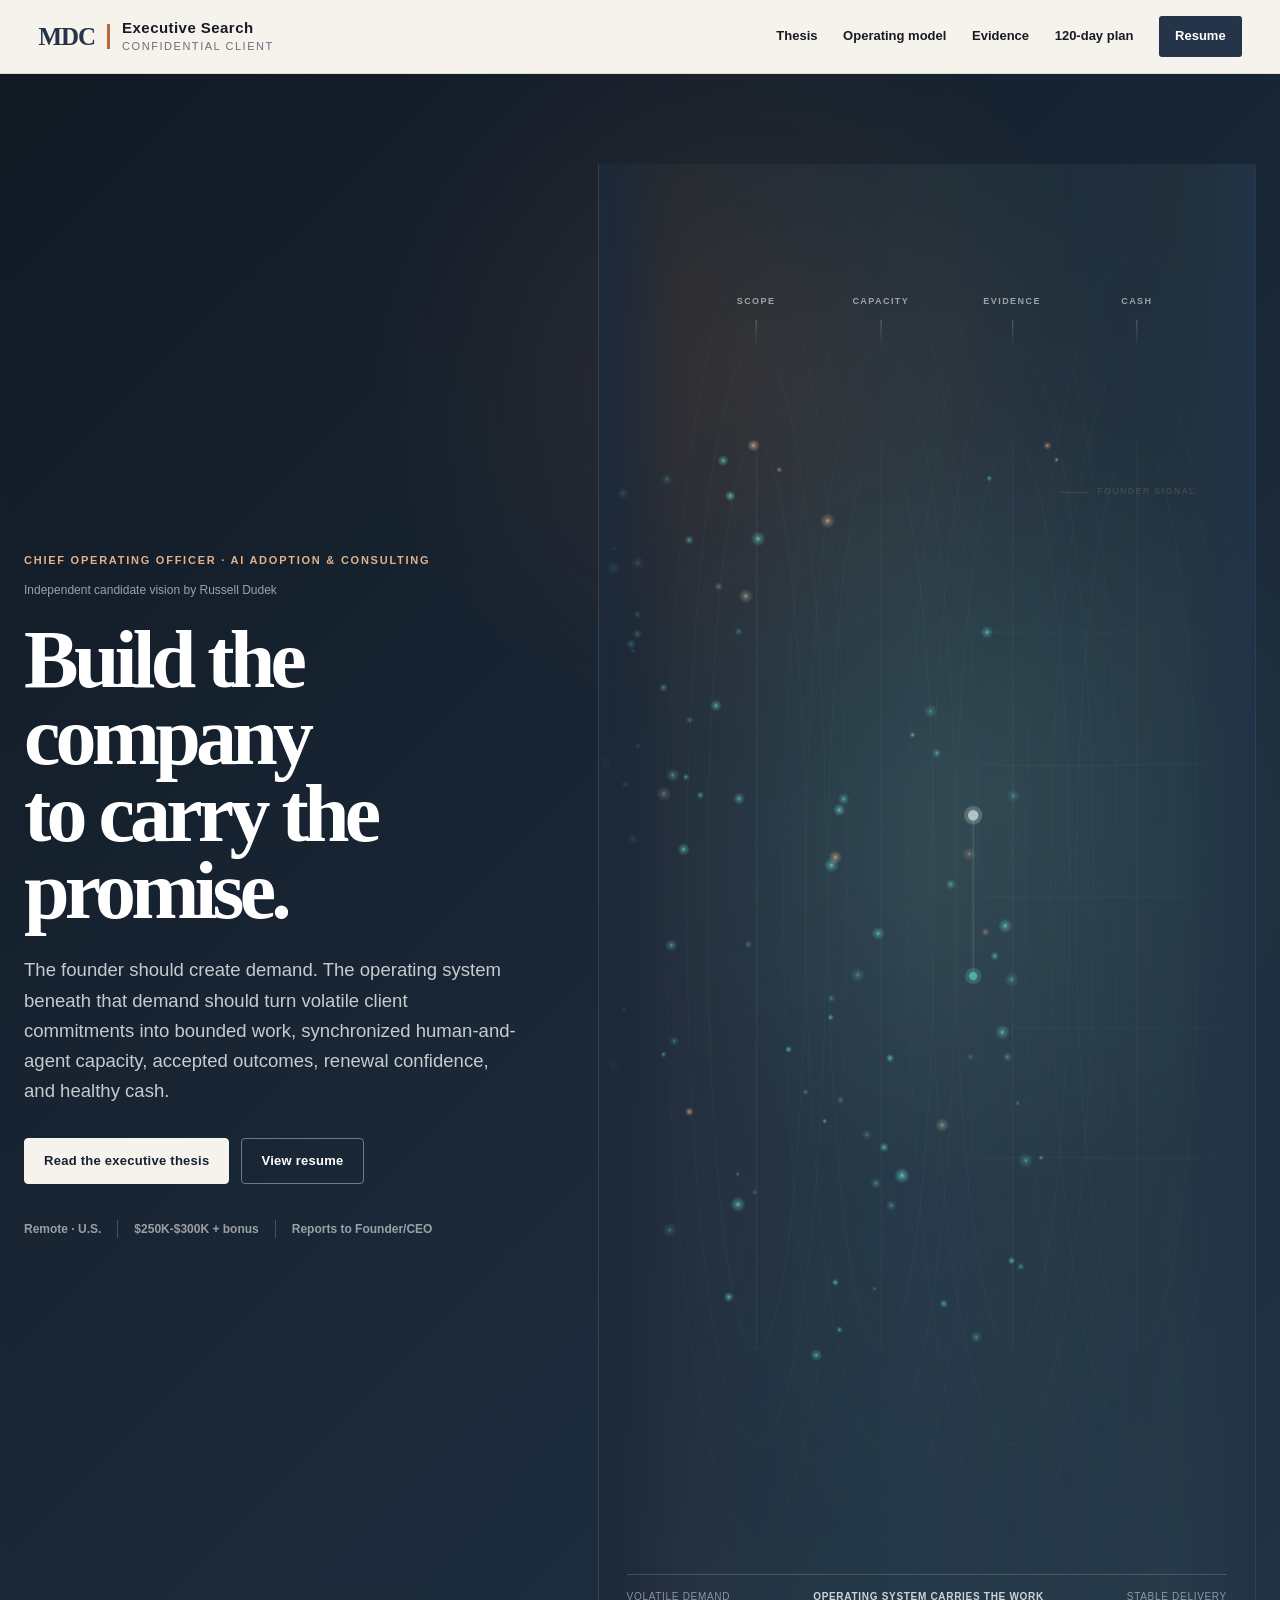
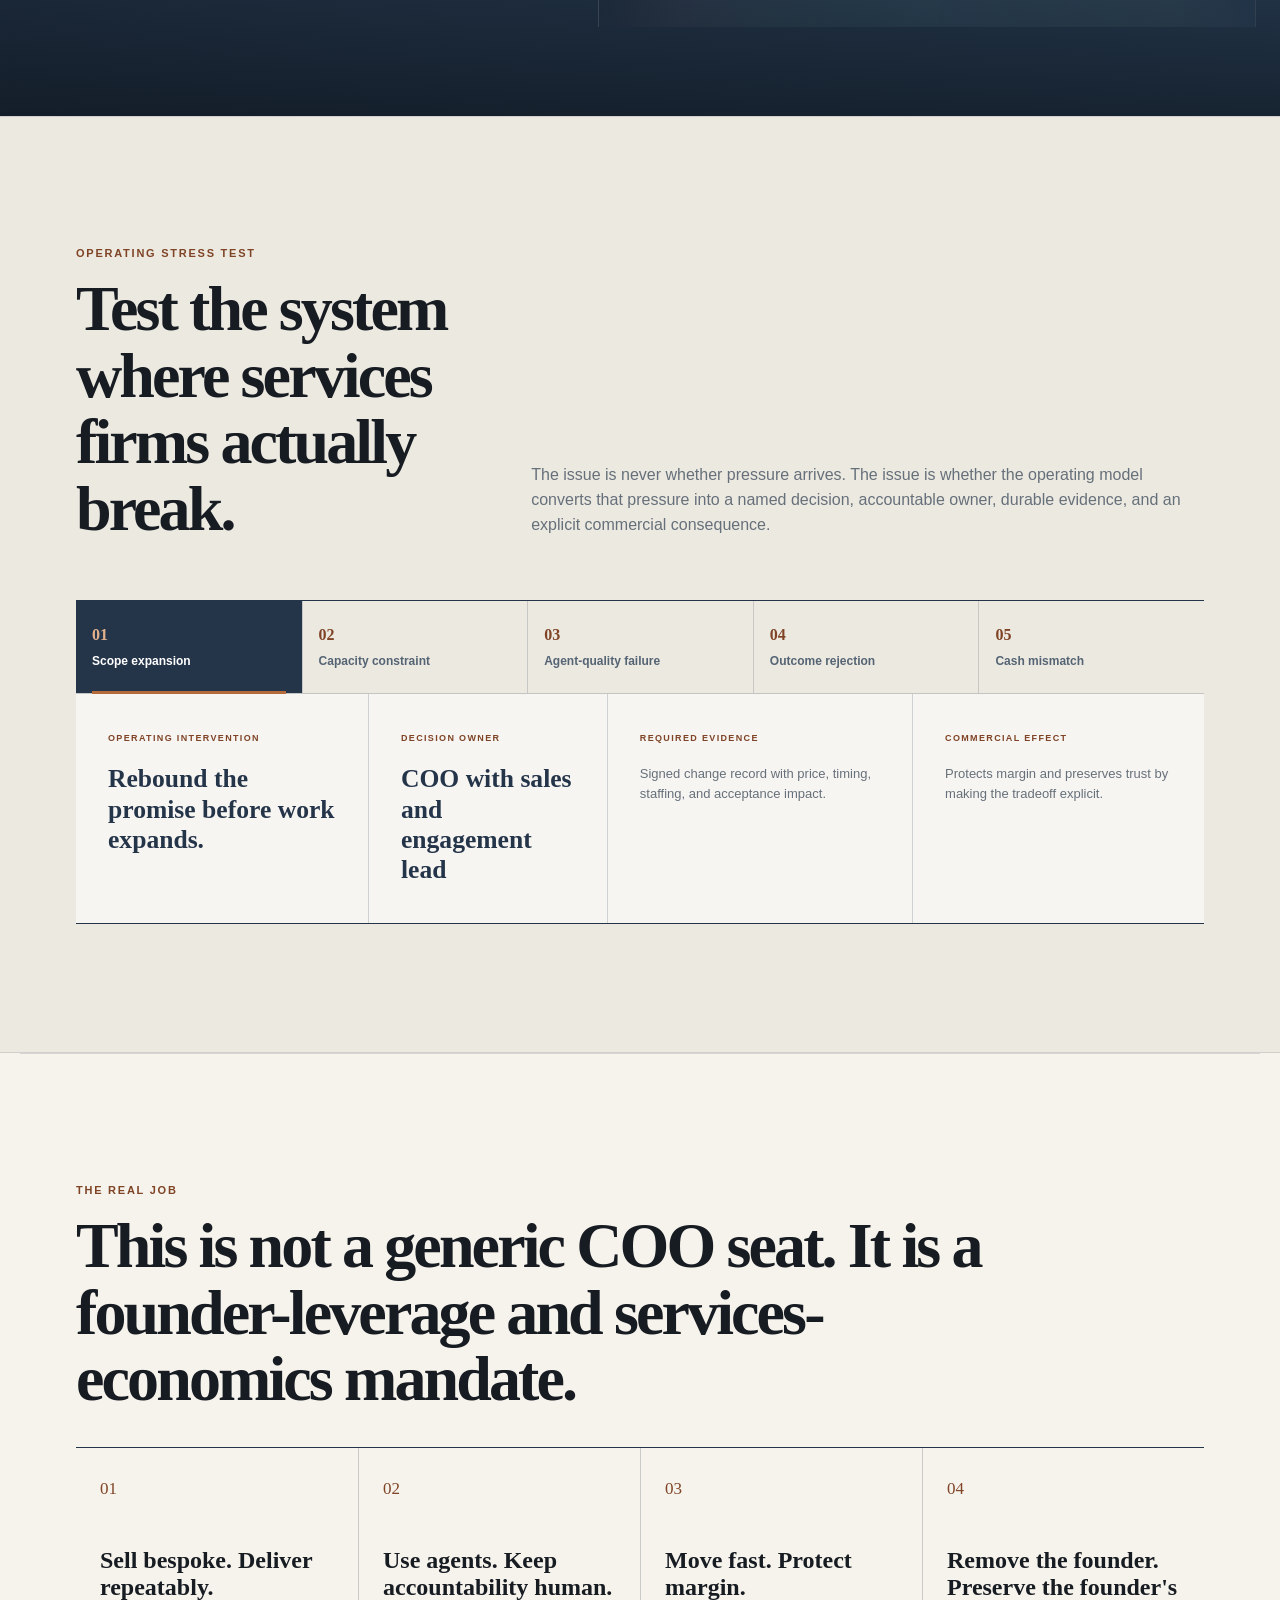
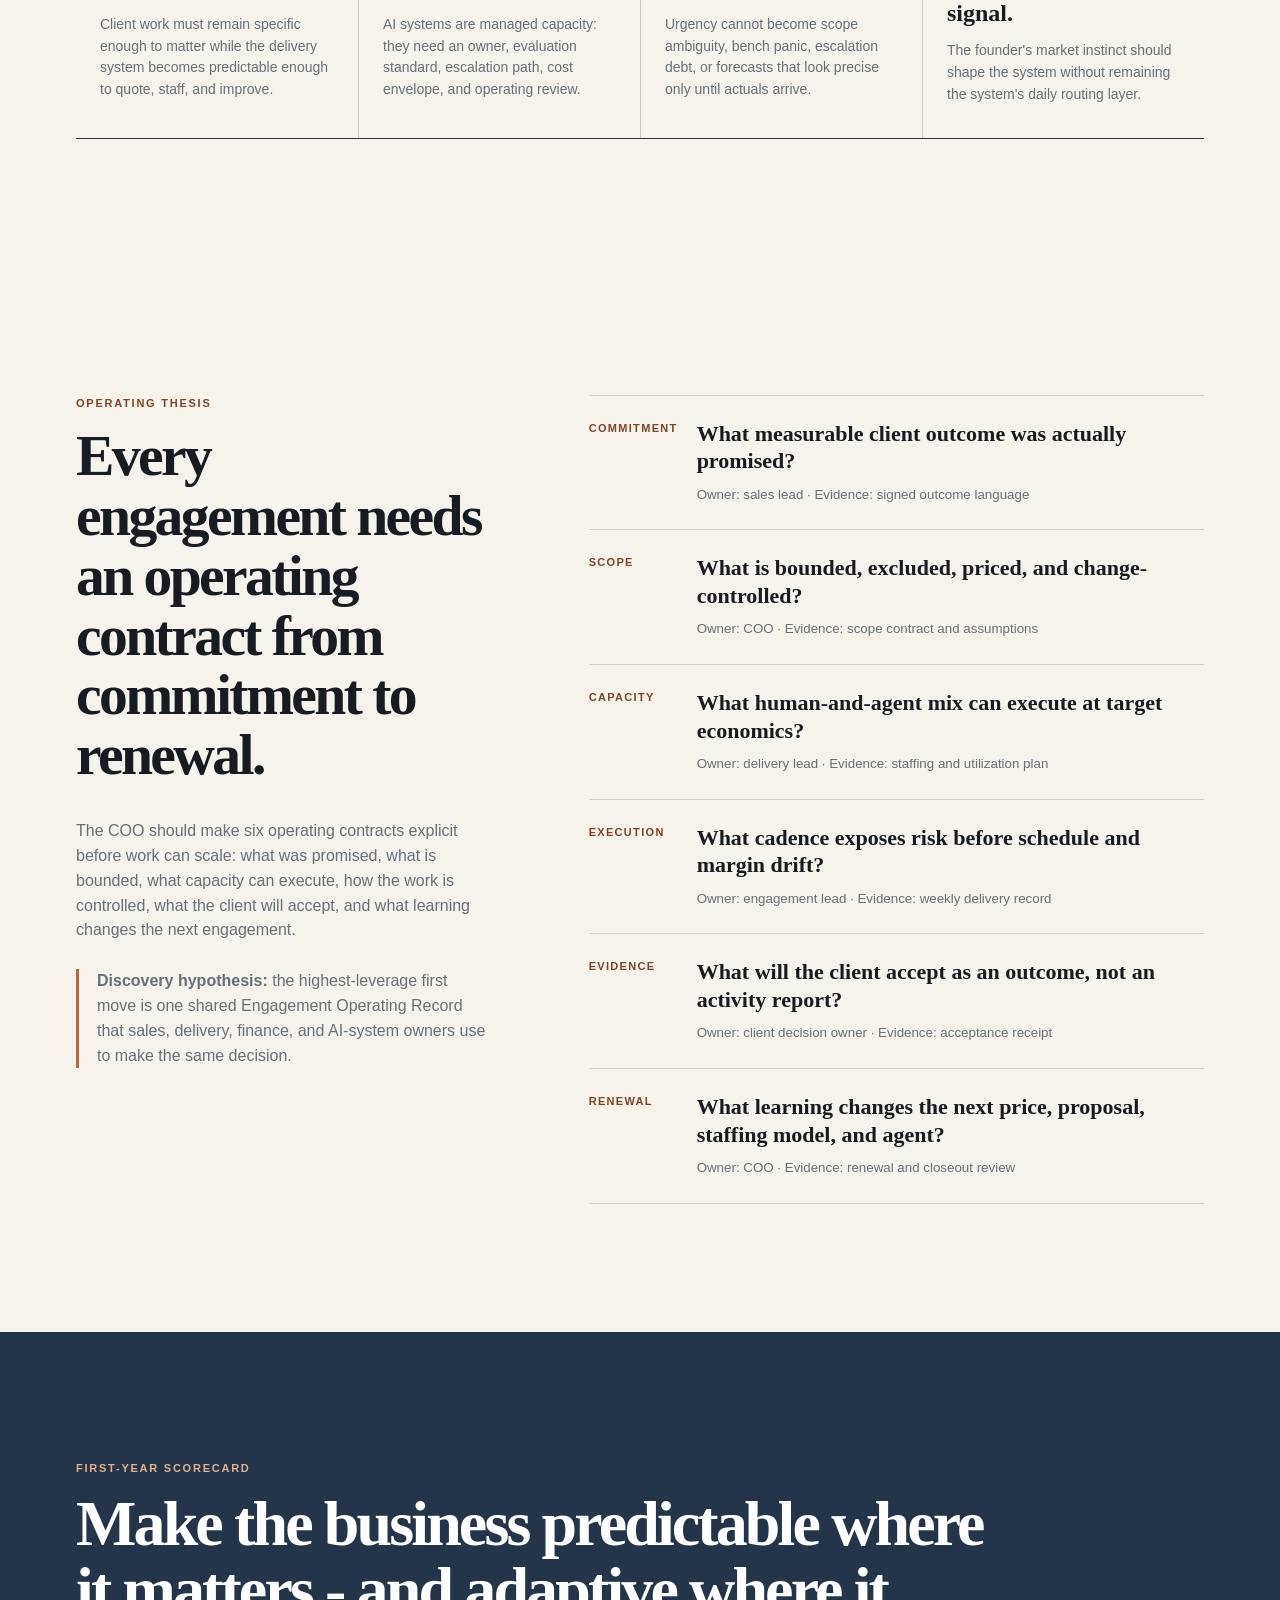
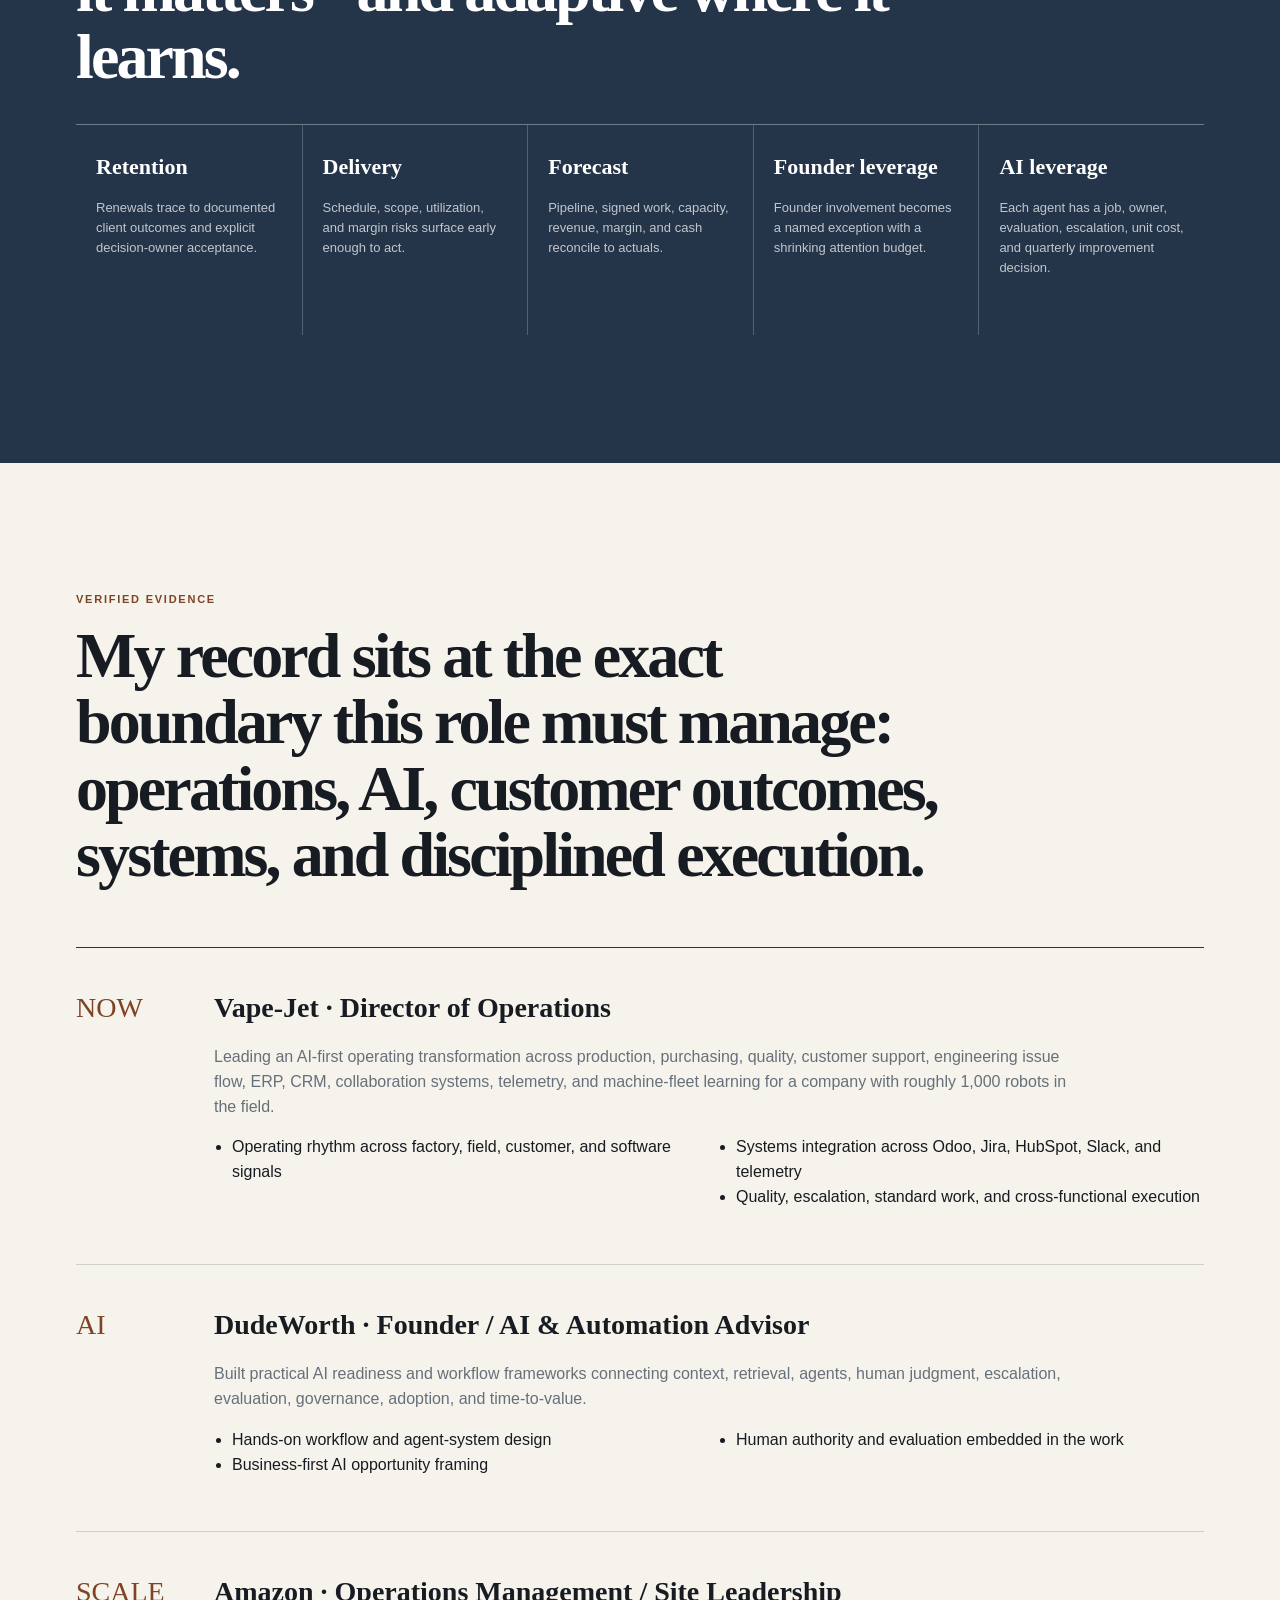
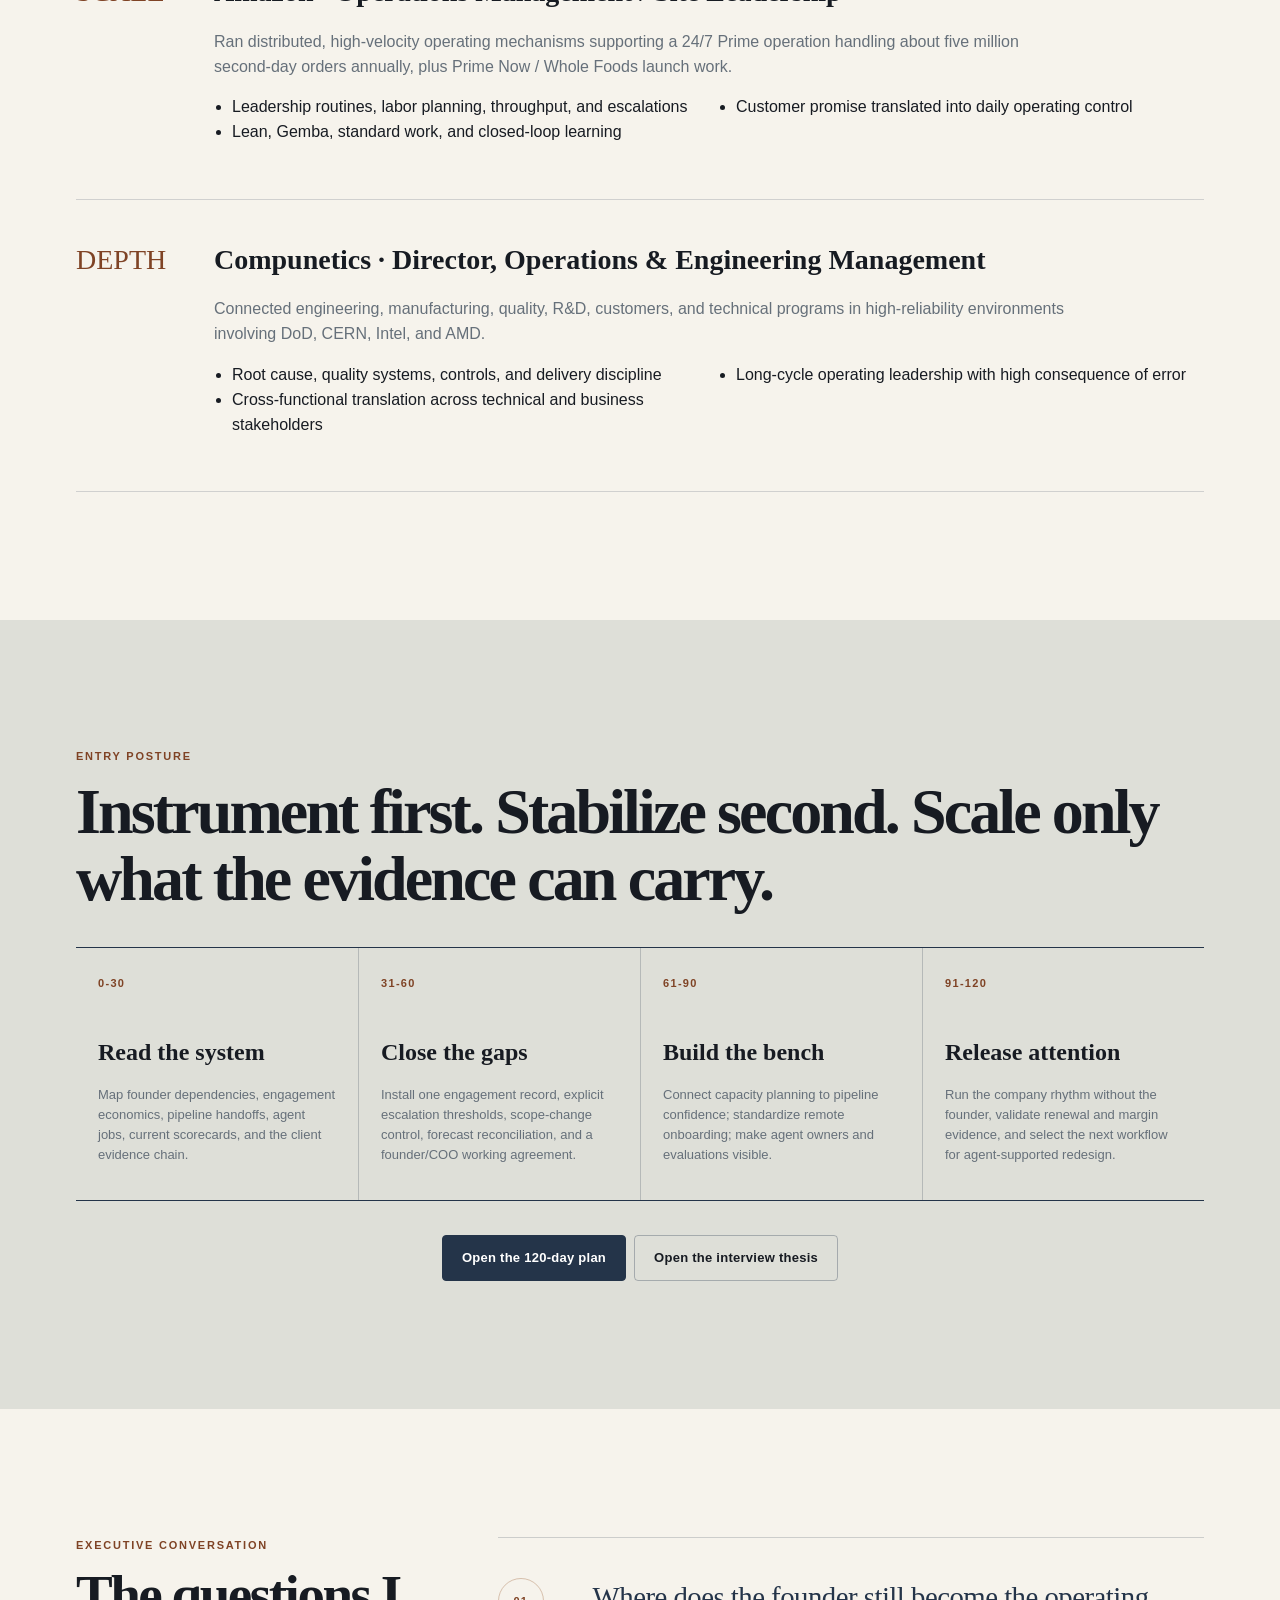
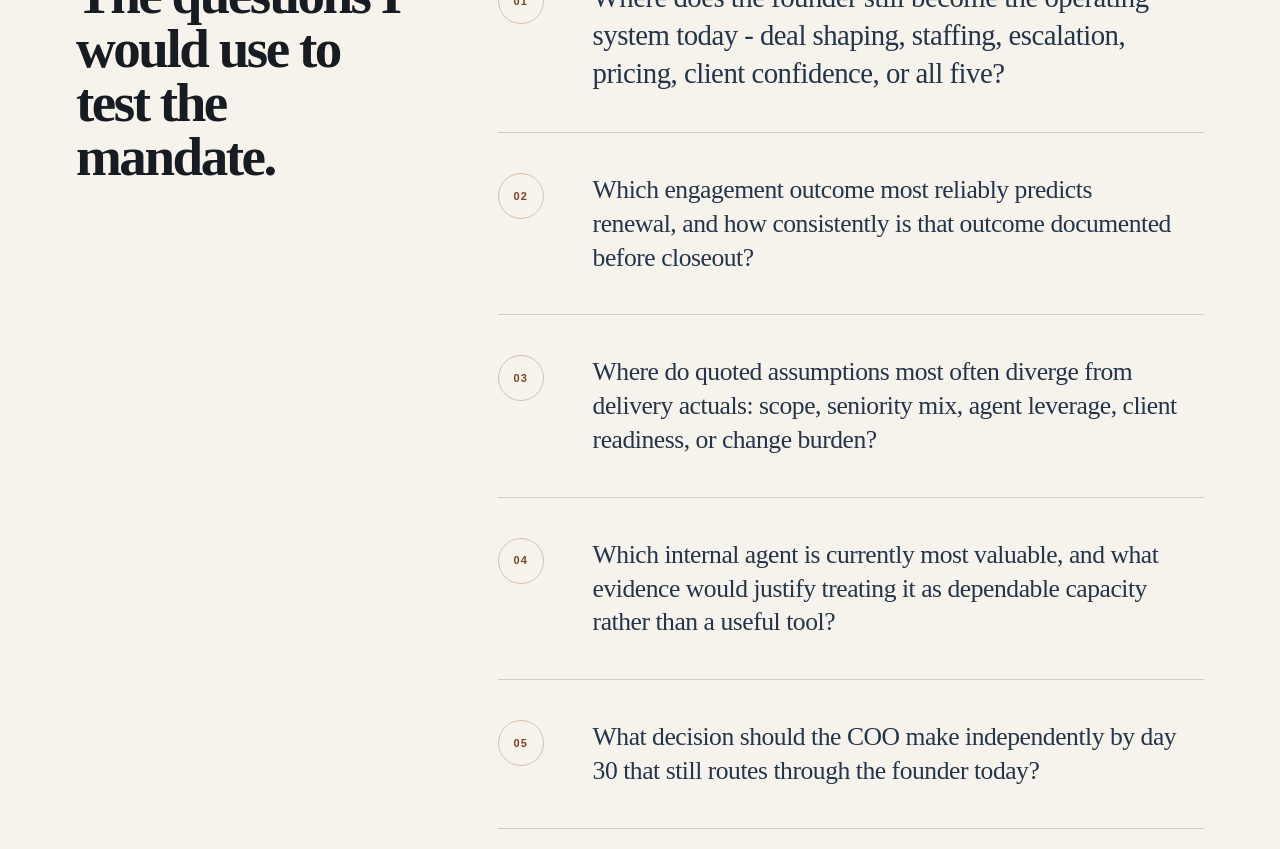
==== commit 271d0f5c: "Polish campaign documents and loop operating field" ====
--- a/index.html
+++ b/index.html
@@ -4,7 +4,7 @@
 <meta charset="utf-8"/><meta content="width=device-width, initial-scale=1" name="viewport"/>
 <title>Chief Operating Officer - AI Adoption | Russell Dudek</title>
 <meta content="Independent candidate vision by Russell Dudek for Chief Operating Officer - AI Adoption." name="description"/>
-<link href="brand-tokens.css" rel="stylesheet"/><link href="styles.css" rel="stylesheet"/><link href="operating-attractor.css" rel="stylesheet"/><script defer src="operating-attractor.js"></script><script defer src="app.js"></script></head><body class="home">
+<link href="brand-tokens.css" rel="stylesheet"/><link href="styles.css" rel="stylesheet"/><link href="operating-attractor.css" rel="stylesheet"/><script defer="" src="operating-attractor.js"></script><script defer="" src="app.js"></script></head><body class="home">
 <a class="skip-link" href="#main">Skip to content</a>
 <nav aria-label="Primary navigation" class="site-nav">
 <a aria-label="MDC Executive Search confidential client candidate vision" class="brand-lockup" href="index.html">
@@ -33,7 +33,7 @@
 </div>
 <div aria-label="Role facts" class="role-facts"><span>Remote · U.S.</span><span>$250K-$300K + bonus</span><span>Reports to Founder/CEO</span></div>
 </div>
-<div class="attractor-scene" role="img" aria-label="A field of volatile client demand is progressively shaped by scope, capacity, evidence, and cash controls until the work moves in stable lanes without founder intervention.">
+<div aria-label="A field of volatile client demand is progressively shaped by scope, capacity, evidence, and cash controls until the work moves in stable lanes without founder intervention." class="attractor-scene" role="img">
 <canvas aria-hidden="true" id="attractor-canvas"></canvas>
 <div aria-hidden="true" class="attractor-field-labels">
 <span class="field-label scope">Scope</span>
@@ -67,7 +67,7 @@
 </div>
 </div>
 </section>
-<section aria-labelledby="pressure-title" class="pressure-field section">
+<section aria-labelledby="pressure-title" class="pressure-field section" id="thesis">
 <div class="section-kicker">The real job</div>
 <h2 id="pressure-title">This is not a generic COO seat. It is a founder-leverage and services-economics mandate.</h2>
 <div class="tension-map">
@@ -125,17 +125,11 @@
 <article><span>61-90</span><h3>Build the bench</h3><p>Connect capacity planning to pipeline confidence; standardize remote onboarding; make agent owners and evaluations visible.</p></article>
 <article><span>91-120</span><h3>Release attention</h3><p>Run the company rhythm without the founder, validate renewal and margin evidence, and select the next workflow for agent-supported redesign.</p></article>
 </div>
-<div class="center-actions"><a class="btn primary" href="120-day-plan.html">Open the 120-day plan</a><a class="btn" href="founder-operating-contract.html">Founder operating contract</a></div>
+<div class="center-actions"><a class="btn primary" href="120-day-plan.html">Open the 120-day plan</a><a class="btn" href="interview-brief.html">Open the interview thesis</a></div>
 </section>
 <section class="questions-section section">
 <div class="questions-heading"><div class="section-kicker">Executive conversation</div><h2>The questions I would use to test the mandate.</h2></div>
-<div class="questions-list">
-<p><span>01</span>Where does the founder still become the operating system today - deal shaping, staffing, escalation, pricing, client confidence, or all five?</p>
-<p><span>02</span>Which engagement outcome most reliably predicts renewal, and how consistently is that outcome documented before closeout?</p>
-<p><span>03</span>Where do quoted assumptions most often diverge from delivery actuals: scope, seniority mix, agent leverage, client readiness, or change burden?</p>
-<p><span>04</span>Which internal agent is currently most valuable, and what evidence would justify treating it as dependable capacity rather than a useful tool?</p>
-<p><span>05</span>What decision should the COO make independently by day 30 that still routes through the founder today?</p>
-</div>
+<div class="questions-list"><article class="question-card"><span aria-hidden="true" class="question-number">01</span><p>Where does the founder still become the operating system today - deal shaping, staffing, escalation, pricing, client confidence, or all five?</p></article><article class="question-card"><span aria-hidden="true" class="question-number">02</span><p>Which engagement outcome most reliably predicts renewal, and how consistently is that outcome documented before closeout?</p></article><article class="question-card"><span aria-hidden="true" class="question-number">03</span><p>Where do quoted assumptions most often diverge from delivery actuals: scope, seniority mix, agent leverage, client readiness, or change burden?</p></article><article class="question-card"><span aria-hidden="true" class="question-number">04</span><p>Which internal agent is currently most valuable, and what evidence would justify treating it as dependable capacity rather than a useful tool?</p></article><article class="question-card"><span aria-hidden="true" class="question-number">05</span><p>What decision should the COO make independently by day 30 that still routes through the founder today?</p></article></div>
 </section>
 <section class="closing-cta">
 <div><div class="section-kicker light">The operating partner case</div><h2>I build mechanisms that let complex work move without losing judgment, accountability, or the customer promise.</h2></div>
@@ -147,4 +141,4 @@
 <div><a href="https://linkedin.com/in/russelldudek">linkedin.com/in/russelldudek</a> · <a href="https://russelldudek.github.io/MDC/">https://russelldudek.github.io/MDC/</a></div>
 <p>Independent candidate work. MDC Executive Search is the recruiting channel; the hiring company was not identified in the public posting.</p>
 </footer>
-</body></html>
+</body></html>
